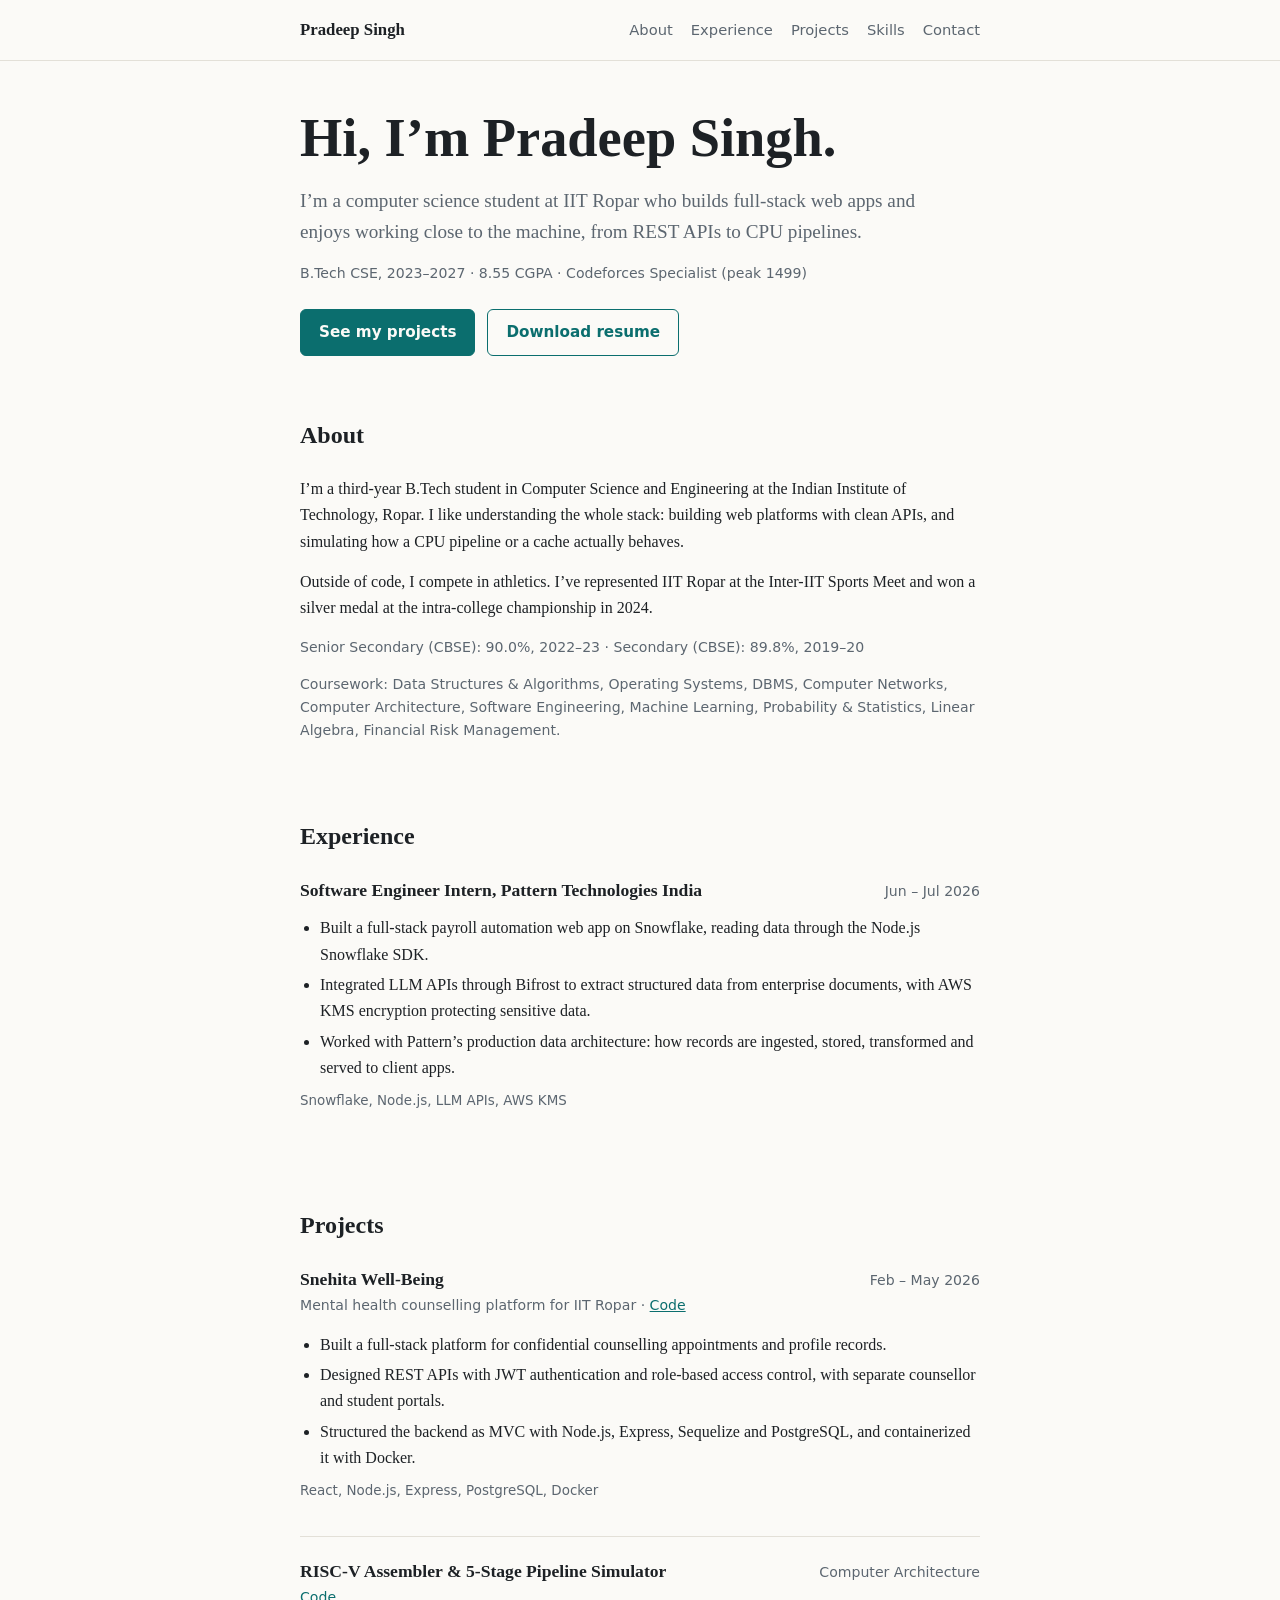
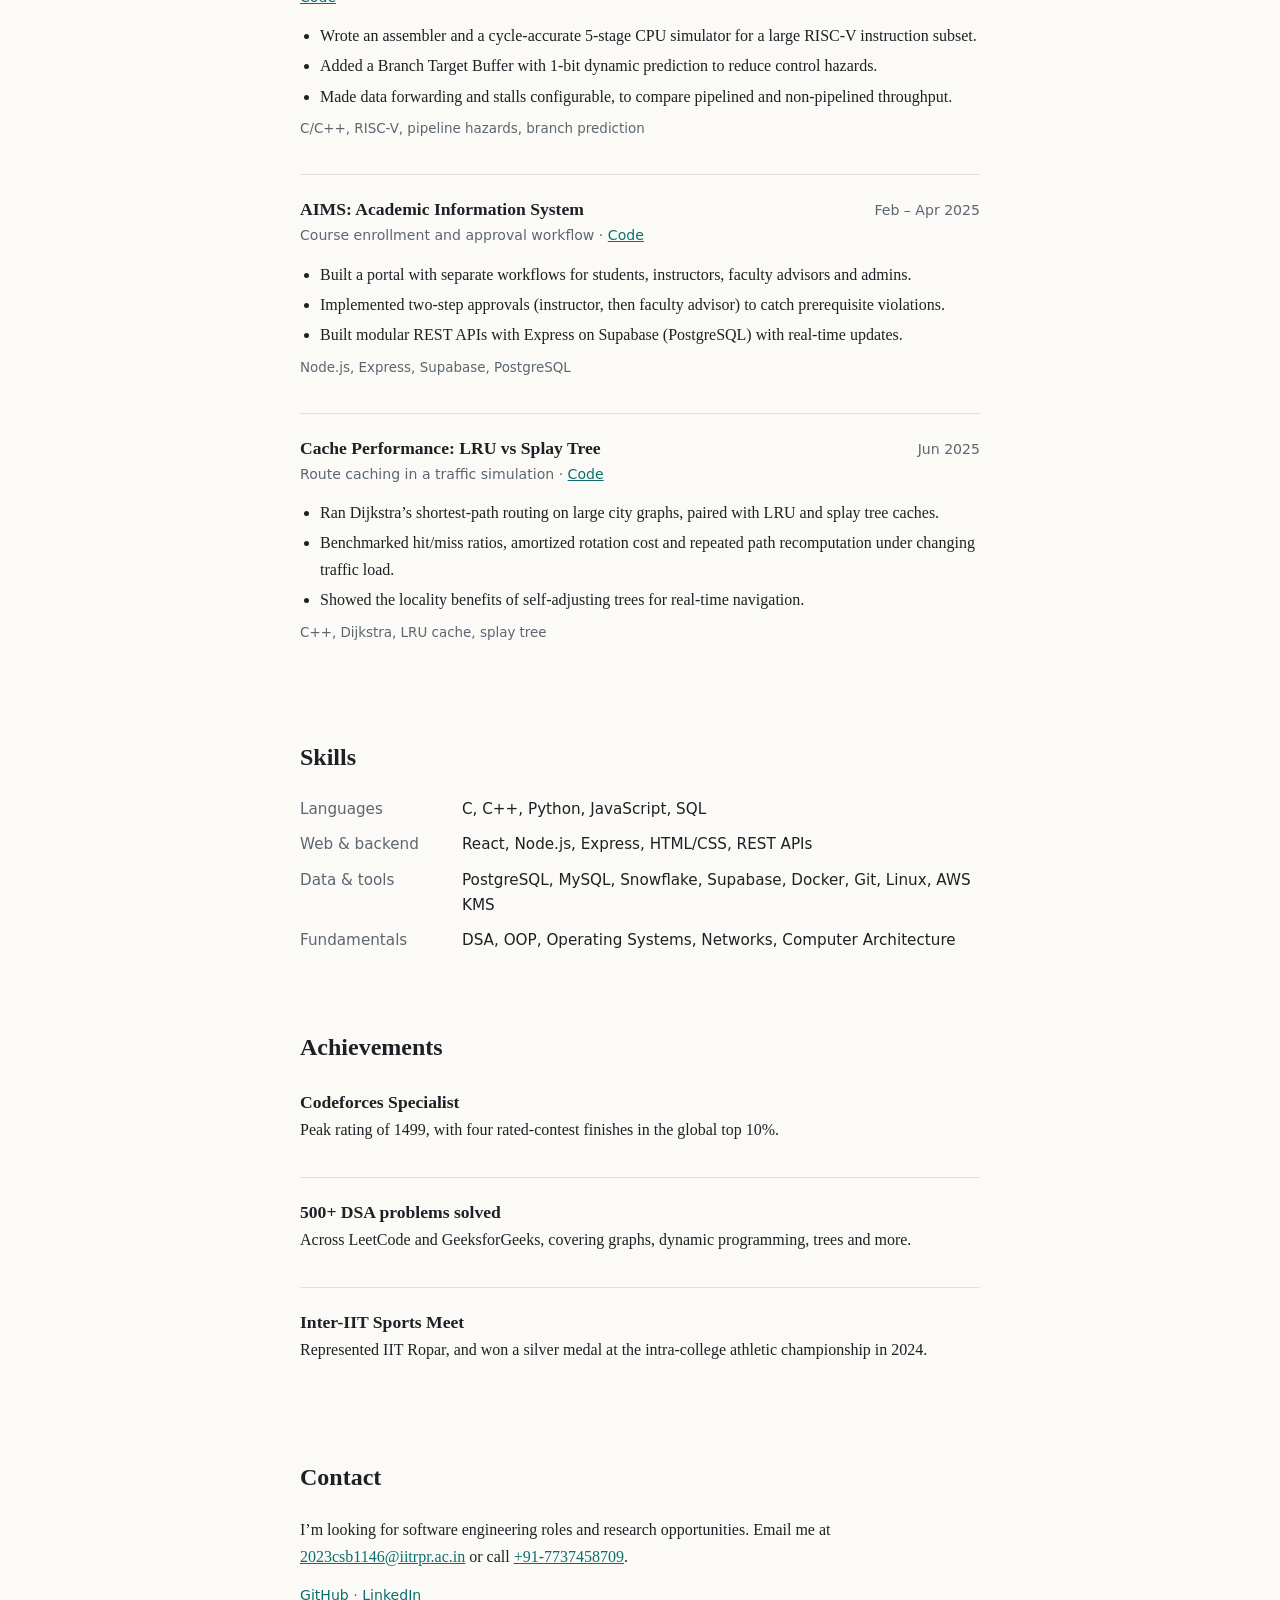
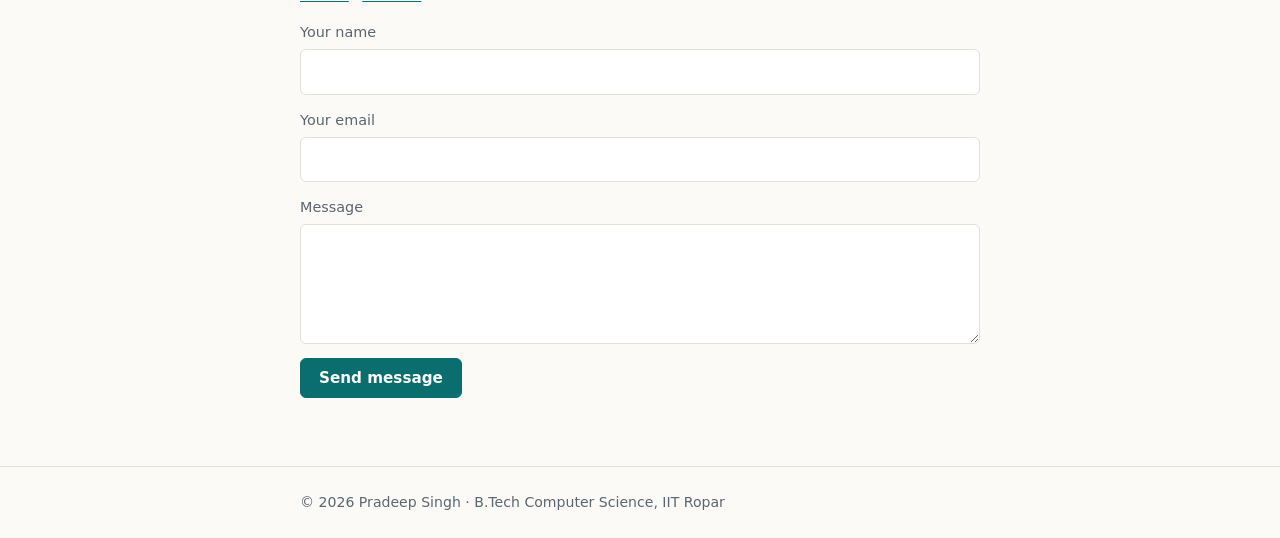
==== index.html @ 71b55603 "Initial commit: portfolio site" ====
<!DOCTYPE html>
<html lang="en">
<head>
  <meta charset="UTF-8">
  <meta name="viewport" content="width=device-width, initial-scale=1">
  <title>Pradeep Singh | Computer Science, IIT Ropar</title>
  <meta name="description" content="Pradeep Singh, B.Tech CSE student at IIT Ropar. Full-stack developer and systems enthusiast.">
  <style>
    :root {
      --bg: #fbfaf7;
      --text: #1d2125;
      --muted: #5c6670;
      --line: #e3e0d8;
      --accent: #0b6e6e;
      --card: #ffffff;
    }
    @media (prefers-color-scheme: dark) {
      :root {
        --bg: #14181c;
        --text: #e8e6e1;
        --muted: #9aa3ab;
        --line: #2a3138;
        --accent: #5cc4bd;
        --card: #1a2025;
      }
    }
    * { box-sizing: border-box; }
    html { scroll-behavior: smooth; }
    body {
      margin: 0;
      background: var(--bg);
      color: var(--text);
      font-family: Georgia, "Times New Roman", serif;
      line-height: 1.65;
    }
    a { color: var(--accent); }
    a:focus-visible, button:focus-visible, input:focus-visible, textarea:focus-visible {
      outline: 2px solid var(--accent);
      outline-offset: 2px;
    }
    .wrap { max-width: 720px; margin: 0 auto; padding: 0 20px; }
    header.top {
      border-bottom: 1px solid var(--line);
      padding: 16px 0;
    }
    header.top .wrap {
      display: flex; flex-wrap: wrap; gap: 12px 24px;
      justify-content: space-between; align-items: center;
    }
    header.top strong { font-size: 1.05rem; }
    nav { display: flex; flex-wrap: wrap; gap: 6px 18px; font-family: system-ui, sans-serif; font-size: .92rem; }
    nav a { color: var(--muted); text-decoration: none; }
    nav a:hover { color: var(--accent); }

    section { padding: 48px 0 12px; }
    h1 { font-size: clamp(2.2rem, 7vw, 3.4rem); line-height: 1.1; margin: 0 0 16px; }
    h2 { font-size: 1.5rem; margin: 0 0 20px; }
    h3 { font-size: 1.1rem; margin: 0; }
    p { margin: 0 0 14px; }
    .lead { font-size: 1.2rem; color: var(--muted); max-width: 34em; }
    .sans { font-family: system-ui, sans-serif; }
    .meta { font-family: system-ui, sans-serif; font-size: .88rem; color: var(--muted); }

    .buttons { display: flex; flex-wrap: wrap; gap: 12px; margin-top: 24px; font-family: system-ui, sans-serif; }
    .btn {
      display: inline-block; padding: 10px 18px; border-radius: 6px;
      border: 1px solid var(--accent); text-decoration: none; font-weight: 600; font-size: .95rem;
      cursor: pointer; font-family: inherit;
    }
    .btn.primary { background: var(--accent); color: var(--bg); }
    .btn.ghost { background: transparent; color: var(--accent); }

    .item { padding: 20px 0; border-top: 1px solid var(--line); }
    .item:first-of-type { border-top: 0; padding-top: 0; }
    .item-head { display: flex; flex-wrap: wrap; justify-content: space-between; gap: 4px 16px; align-items: baseline; }
    .item ul { margin: 10px 0 8px; padding-left: 20px; }
    .item li { margin-bottom: 4px; }
    .tags { font-family: system-ui, sans-serif; font-size: .84rem; color: var(--muted); }

    .skills { display: grid; gap: 10px; font-family: system-ui, sans-serif; font-size: .95rem; }
    .skills div { display: grid; grid-template-columns: 150px 1fr; gap: 12px; }
    .skills dt { color: var(--muted); }
    .skills dd { margin: 0; }
    @media (max-width: 520px) { .skills div { grid-template-columns: 1fr; gap: 0; } }

    form { display: grid; gap: 14px; font-family: system-ui, sans-serif; }
    label { display: grid; gap: 4px; font-size: .9rem; color: var(--muted); }
    input, textarea {
      font: inherit; color: var(--text); background: var(--card);
      border: 1px solid var(--line); border-radius: 6px; padding: 10px 12px;
    }
    textarea { min-height: 120px; resize: vertical; }
    .hidden { display: none; }

    footer { margin-top: 56px; padding: 24px 0; border-top: 1px solid var(--line); }
  </style>
</head>
<body>

  <header class="top">
    <div class="wrap">
      <strong>Pradeep Singh</strong>
      <nav aria-label="Main">
        <a href="#about">About</a>
        <a href="#experience">Experience</a>
        <a href="#projects">Projects</a>
        <a href="#skills">Skills</a>
        <a href="#contact">Contact</a>
      </nav>
    </div>
  </header>

  <main class="wrap">

    <section id="home">
      <h1>Hi, I’m Pradeep Singh.</h1>
      <p class="lead">
        I’m a computer science student at IIT Ropar who builds full-stack web apps and enjoys working close to the machine, from REST APIs to CPU pipelines.
      </p>
      <p class="meta">B.Tech CSE, 2023–2027 · 8.55 CGPA · Codeforces Specialist (peak 1499)</p>
      <div class="buttons">
        <a class="btn primary" href="#projects">See my projects</a>
        <a class="btn ghost" href="PradeepSingh_Resume.pdf" download>Download resume</a>
      </div>
    </section>

    <section id="about">
      <h2>About</h2>
      <p>
        I’m a third-year B.Tech student in Computer Science and Engineering at the Indian Institute of Technology, Ropar. I like understanding the whole stack: building web platforms with clean APIs, and simulating how a CPU pipeline or a cache actually behaves.
      </p>
      <p>
        Outside of code, I compete in athletics. I’ve represented IIT Ropar at the Inter-IIT Sports Meet and won a silver medal at the intra-college championship in 2024.
      </p>
      <p class="meta">
        Senior Secondary (CBSE): 90.0%, 2022–23 · Secondary (CBSE): 89.8%, 2019–20
      </p>
      <p class="meta">
        Coursework: Data Structures & Algorithms, Operating Systems, DBMS, Computer Networks, Computer Architecture, Software Engineering, Machine Learning, Probability & Statistics, Linear Algebra, Financial Risk Management.
      </p>
    </section>

    <section id="experience">
      <h2>Experience</h2>
      <div class="item">
        <div class="item-head">
          <h3>Software Engineer Intern, Pattern Technologies India</h3>
          <span class="meta">Jun – Jul 2026</span>
        </div>
        <ul>
          <li>Built a full-stack payroll automation web app on Snowflake, reading data through the Node.js Snowflake SDK.</li>
          <li>Integrated LLM APIs through Bifrost to extract structured data from enterprise documents, with AWS KMS encryption protecting sensitive data.</li>
          <li>Worked with Pattern’s production data architecture: how records are ingested, stored, transformed and served to client apps.</li>
        </ul>
        <p class="tags">Snowflake, Node.js, LLM APIs, AWS KMS</p>
      </div>
    </section>

    <section id="projects">
      <h2>Projects</h2>

      <div class="item">
        <div class="item-head">
          <h3>Snehita Well-Being</h3>
          <span class="meta">Feb – May 2026</span>
        </div>
        <p class="meta">Mental health counselling platform for IIT Ropar · <a href="https://github.com/">Code</a></p>
        <ul>
          <li>Built a full-stack platform for confidential counselling appointments and profile records.</li>
          <li>Designed REST APIs with JWT authentication and role-based access control, with separate counsellor and student portals.</li>
          <li>Structured the backend as MVC with Node.js, Express, Sequelize and PostgreSQL, and containerized it with Docker.</li>
        </ul>
        <p class="tags">React, Node.js, Express, PostgreSQL, Docker</p>
      </div>

      <div class="item">
        <div class="item-head">
          <h3>RISC-V Assembler & 5-Stage Pipeline Simulator</h3>
          <span class="meta">Computer Architecture</span>
        </div>
        <p class="meta"><a href="https://github.com/">Code</a></p>
        <ul>
          <li>Wrote an assembler and a cycle-accurate 5-stage CPU simulator for a large RISC-V instruction subset.</li>
          <li>Added a Branch Target Buffer with 1-bit dynamic prediction to reduce control hazards.</li>
          <li>Made data forwarding and stalls configurable, to compare pipelined and non-pipelined throughput.</li>
        </ul>
        <p class="tags">C/C++, RISC-V, pipeline hazards, branch prediction</p>
      </div>

      <div class="item">
        <div class="item-head">
          <h3>AIMS: Academic Information System</h3>
          <span class="meta">Feb – Apr 2025</span>
        </div>
        <p class="meta">Course enrollment and approval workflow · <a href="https://github.com/">Code</a></p>
        <ul>
          <li>Built a portal with separate workflows for students, instructors, faculty advisors and admins.</li>
          <li>Implemented two-step approvals (instructor, then faculty advisor) to catch prerequisite violations.</li>
          <li>Built modular REST APIs with Express on Supabase (PostgreSQL) with real-time updates.</li>
        </ul>
        <p class="tags">Node.js, Express, Supabase, PostgreSQL</p>
      </div>

      <div class="item">
        <div class="item-head">
          <h3>Cache Performance: LRU vs Splay Tree</h3>
          <span class="meta">Jun 2025</span>
        </div>
        <p class="meta">Route caching in a traffic simulation · <a href="https://github.com/">Code</a></p>
        <ul>
          <li>Ran Dijkstra’s shortest-path routing on large city graphs, paired with LRU and splay tree caches.</li>
          <li>Benchmarked hit/miss ratios, amortized rotation cost and repeated path recomputation under changing traffic load.</li>
          <li>Showed the locality benefits of self-adjusting trees for real-time navigation.</li>
        </ul>
        <p class="tags">C++, Dijkstra, LRU cache, splay tree</p>
      </div>
    </section>

    <section id="skills">
      <h2>Skills</h2>
      <dl class="skills">
        <div><dt>Languages</dt><dd>C, C++, Python, JavaScript, SQL</dd></div>
        <div><dt>Web & backend</dt><dd>React, Node.js, Express, HTML/CSS, REST APIs</dd></div>
        <div><dt>Data & tools</dt><dd>PostgreSQL, MySQL, Snowflake, Supabase, Docker, Git, Linux, AWS KMS</dd></div>
        <div><dt>Fundamentals</dt><dd>DSA, OOP, Operating Systems, Networks, Computer Architecture</dd></div>
      </dl>
    </section>

    <section id="achievements">
      <h2>Achievements</h2>
      <div class="item">
        <h3>Codeforces Specialist</h3>
        <p>Peak rating of 1499, with four rated-contest finishes in the global top 10%.</p>
      </div>
      <div class="item">
        <h3>500+ DSA problems solved</h3>
        <p>Across LeetCode and GeeksforGeeks, covering graphs, dynamic programming, trees and more.</p>
      </div>
      <div class="item">
        <h3>Inter-IIT Sports Meet</h3>
        <p>Represented IIT Ropar, and won a silver medal at the intra-college athletic championship in 2024.</p>
      </div>
    </section>

    <section id="contact">
      <h2>Contact</h2>
      <p>
        I’m looking for software engineering roles and research opportunities. Email me at
        <a href="mailto:2023csb1146@iitrpr.ac.in">2023csb1146@iitrpr.ac.in</a>
        or call <a href="tel:+917737458709">+91-7737458709</a>.
      </p>
      <p class="meta">
        <a href="https://github.com/">GitHub</a> · <a href="https://linkedin.com/">LinkedIn</a>
      </p>

      <!-- Netlify Forms: submissions appear in your Netlify dashboard under Forms -->
      <form name="contact" method="POST" action="/thanks.html" data-netlify="true" netlify-honeypot="bot-field">
        <input type="hidden" name="form-name" value="contact">
        <p class="hidden"><label>Don’t fill this out: <input name="bot-field"></label></p>
        <label>Your name
          <input type="text" name="name" required autocomplete="name">
        </label>
        <label>Your email
          <input type="email" name="email" required autocomplete="email">
        </label>
        <label>Message
          <textarea name="message" required></textarea>
        </label>
        <div><button class="btn primary" type="submit">Send message</button></div>
      </form>
    </section>

  </main>

  <footer>
    <div class="wrap meta">© 2026 Pradeep Singh · B.Tech Computer Science, IIT Ropar</div>
  </footer>

</body>
</html>
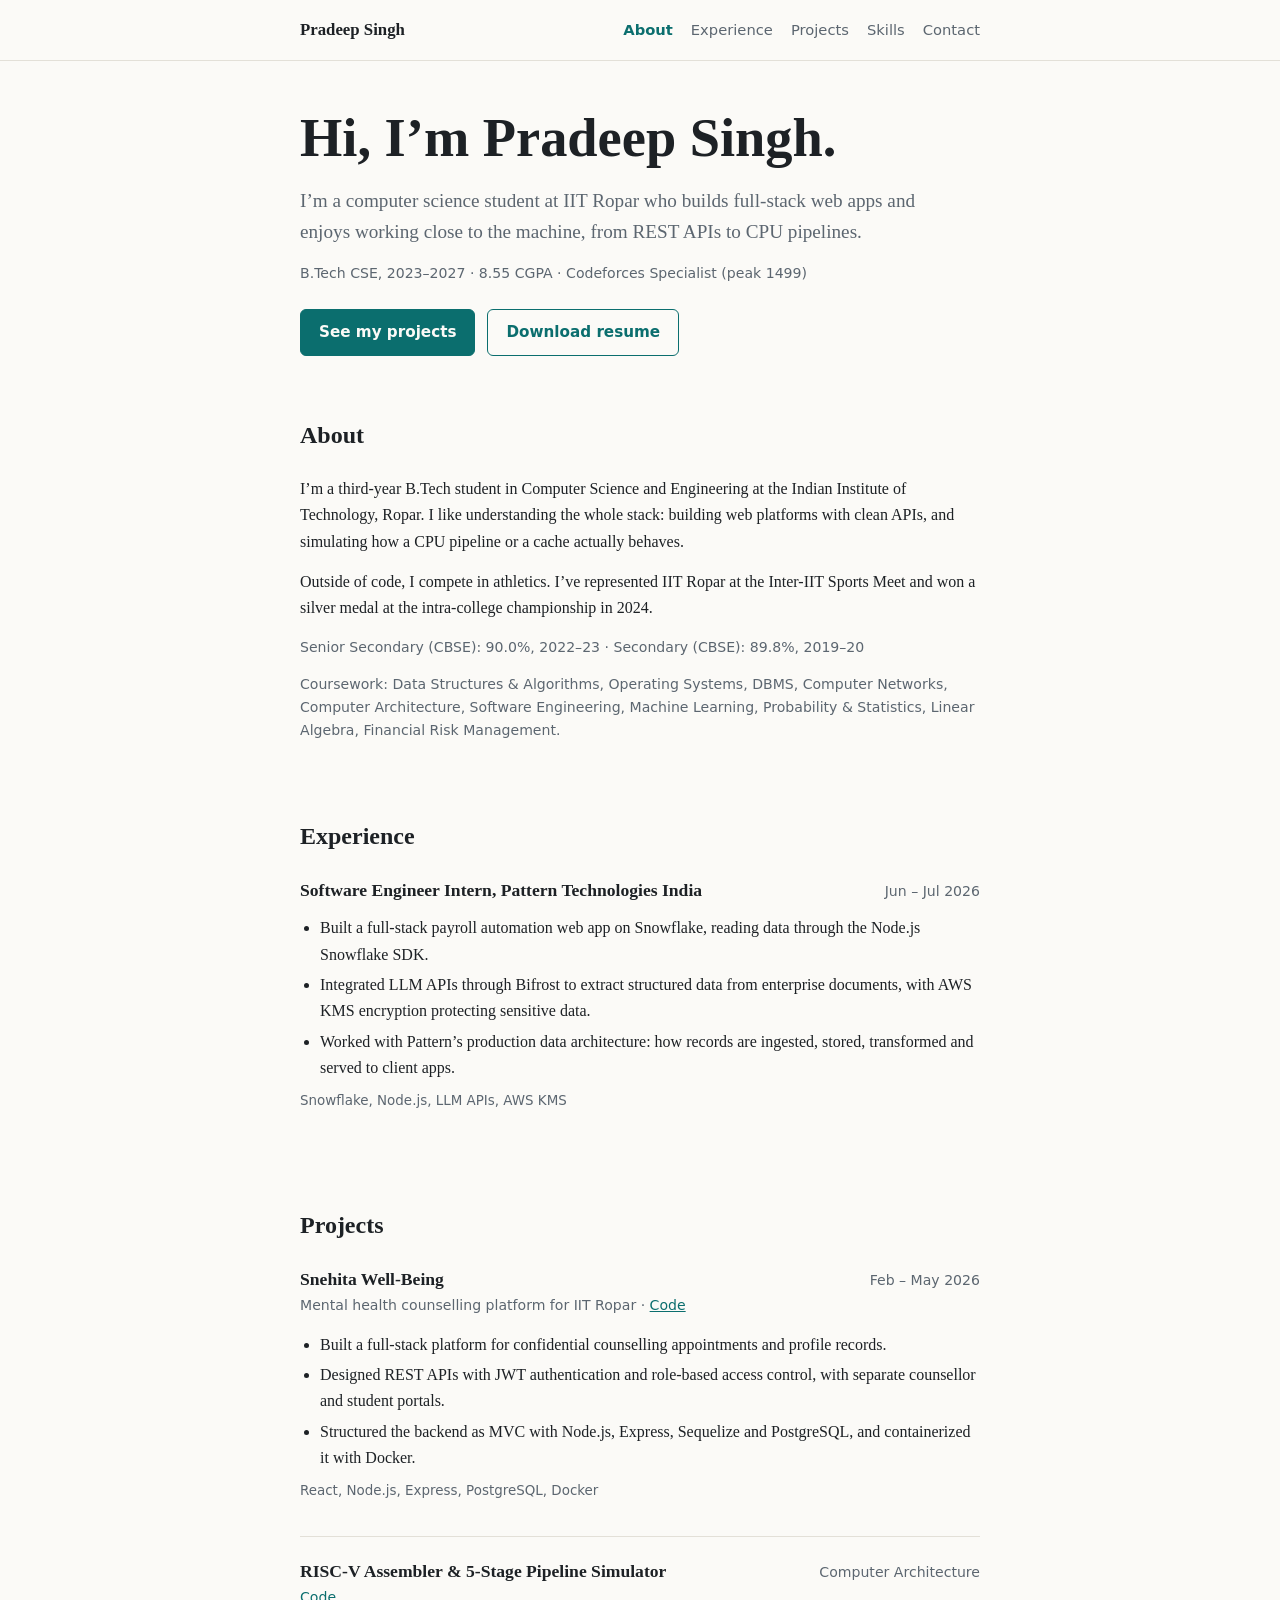
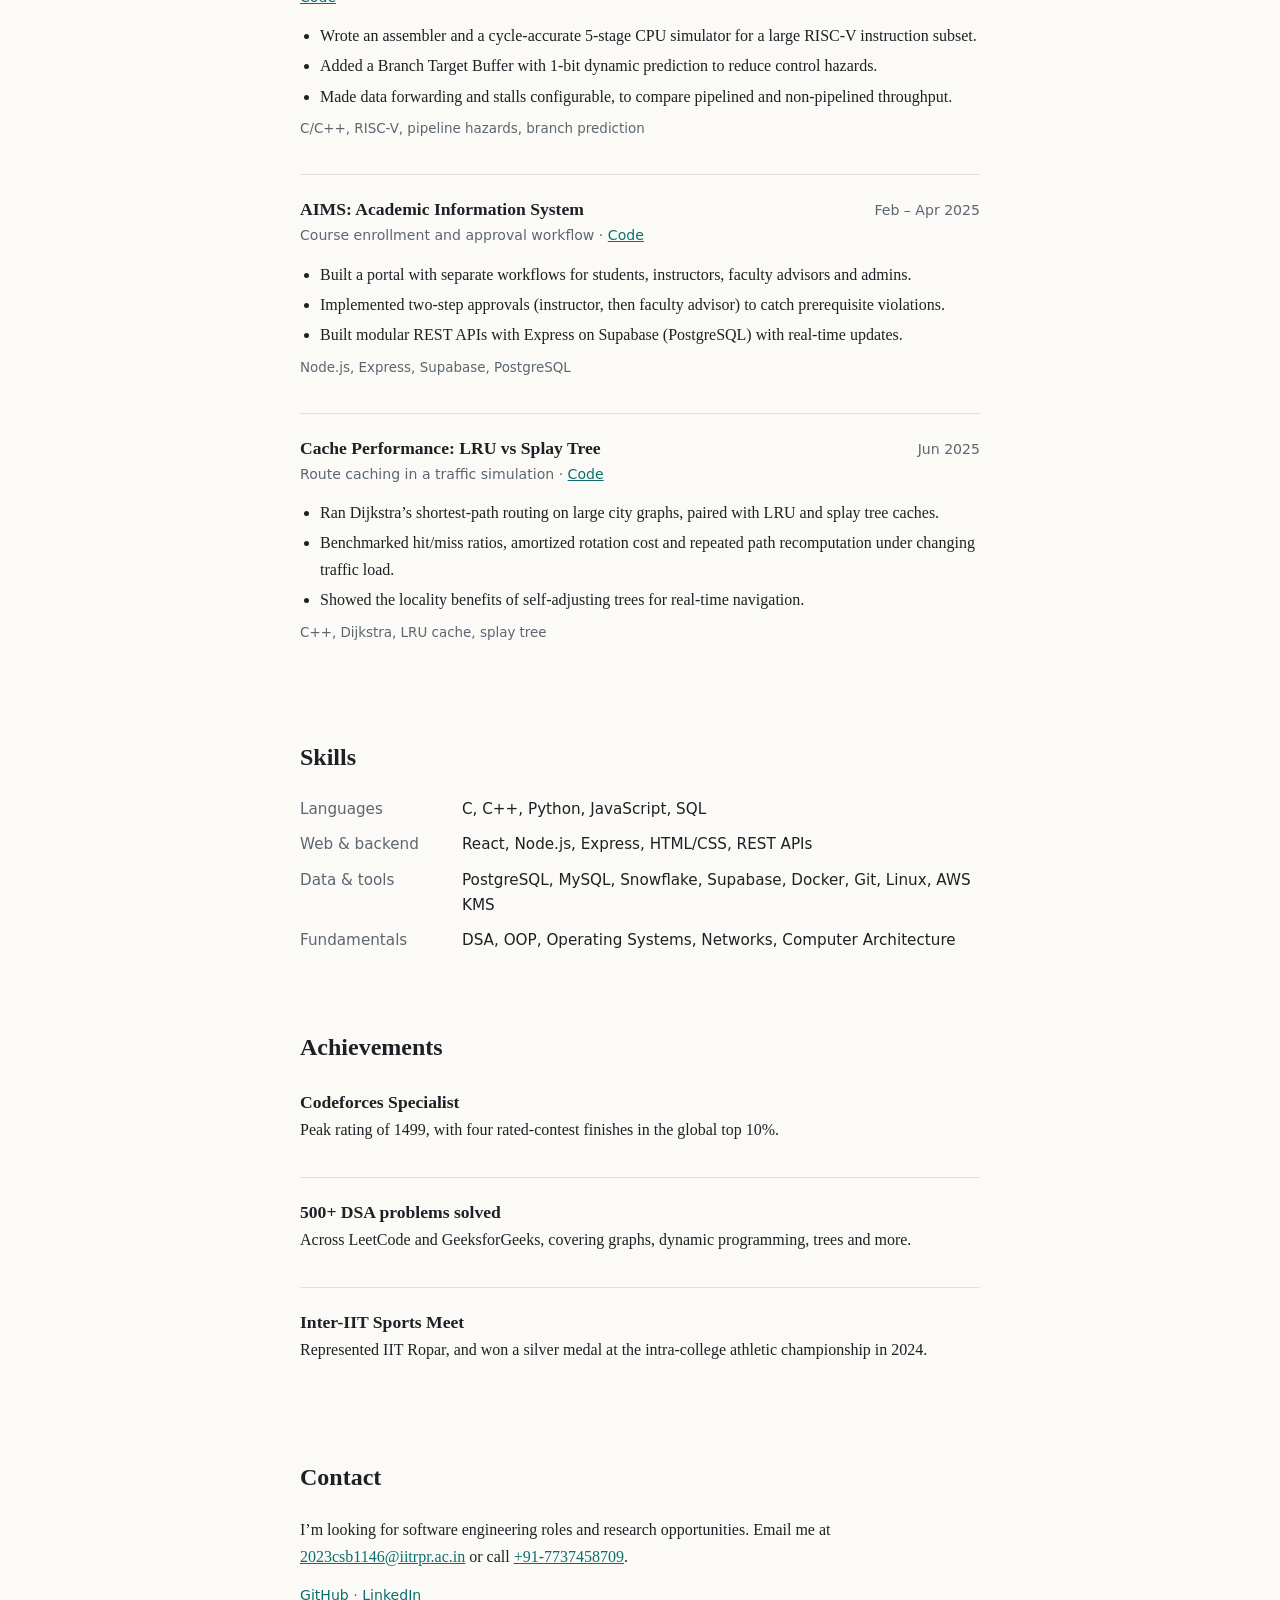
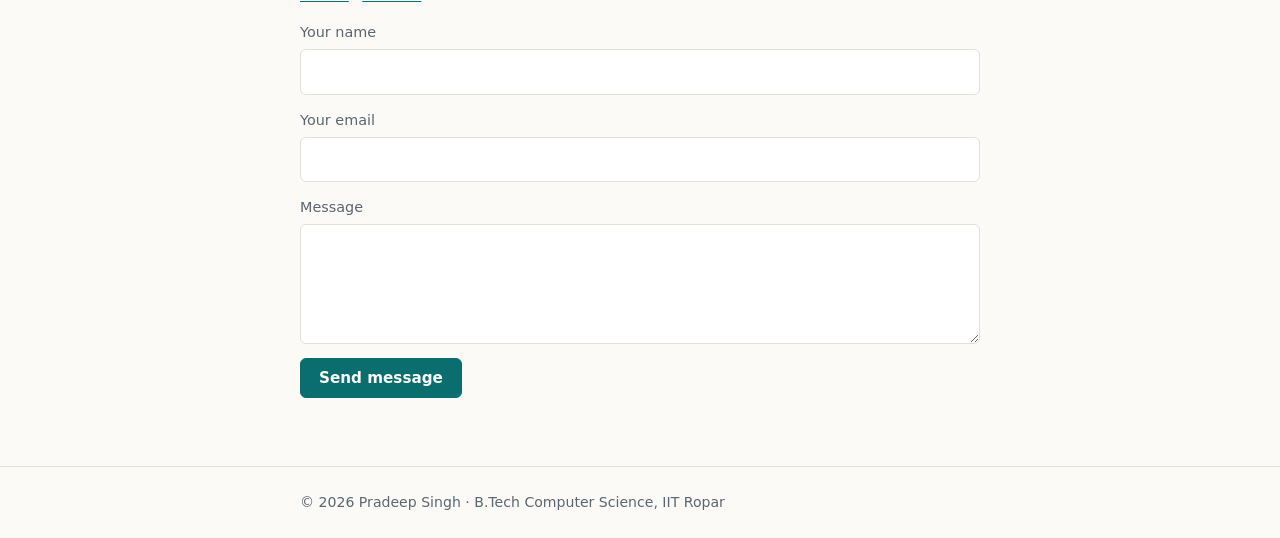
==== commit f18759d4: "Add scroll-reveal, typing animation, and nav highlight JS" ====
--- a/index.html
+++ b/index.html
@@ -93,6 +93,13 @@
     .hidden { display: none; }
 
     footer { margin-top: 56px; padding: 24px 0; border-top: 1px solid var(--line); }
+
+    /* ── Scroll-reveal ── */
+    .reveal { opacity: 0; transform: translateY(24px); transition: opacity 0.55s ease, transform 0.55s ease; }
+    .reveal.visible { opacity: 1; transform: none; }
+
+    /* ── Active nav link ── */
+    nav a.active { color: var(--accent); font-weight: 600; }
   </style>
 </head>
 <body>
@@ -276,5 +283,6 @@
     <div class="wrap meta">© 2026 Pradeep Singh · B.Tech Computer Science, IIT Ropar</div>
   </footer>
 
+  <script src="script.js"></script>
 </body>
 </html>
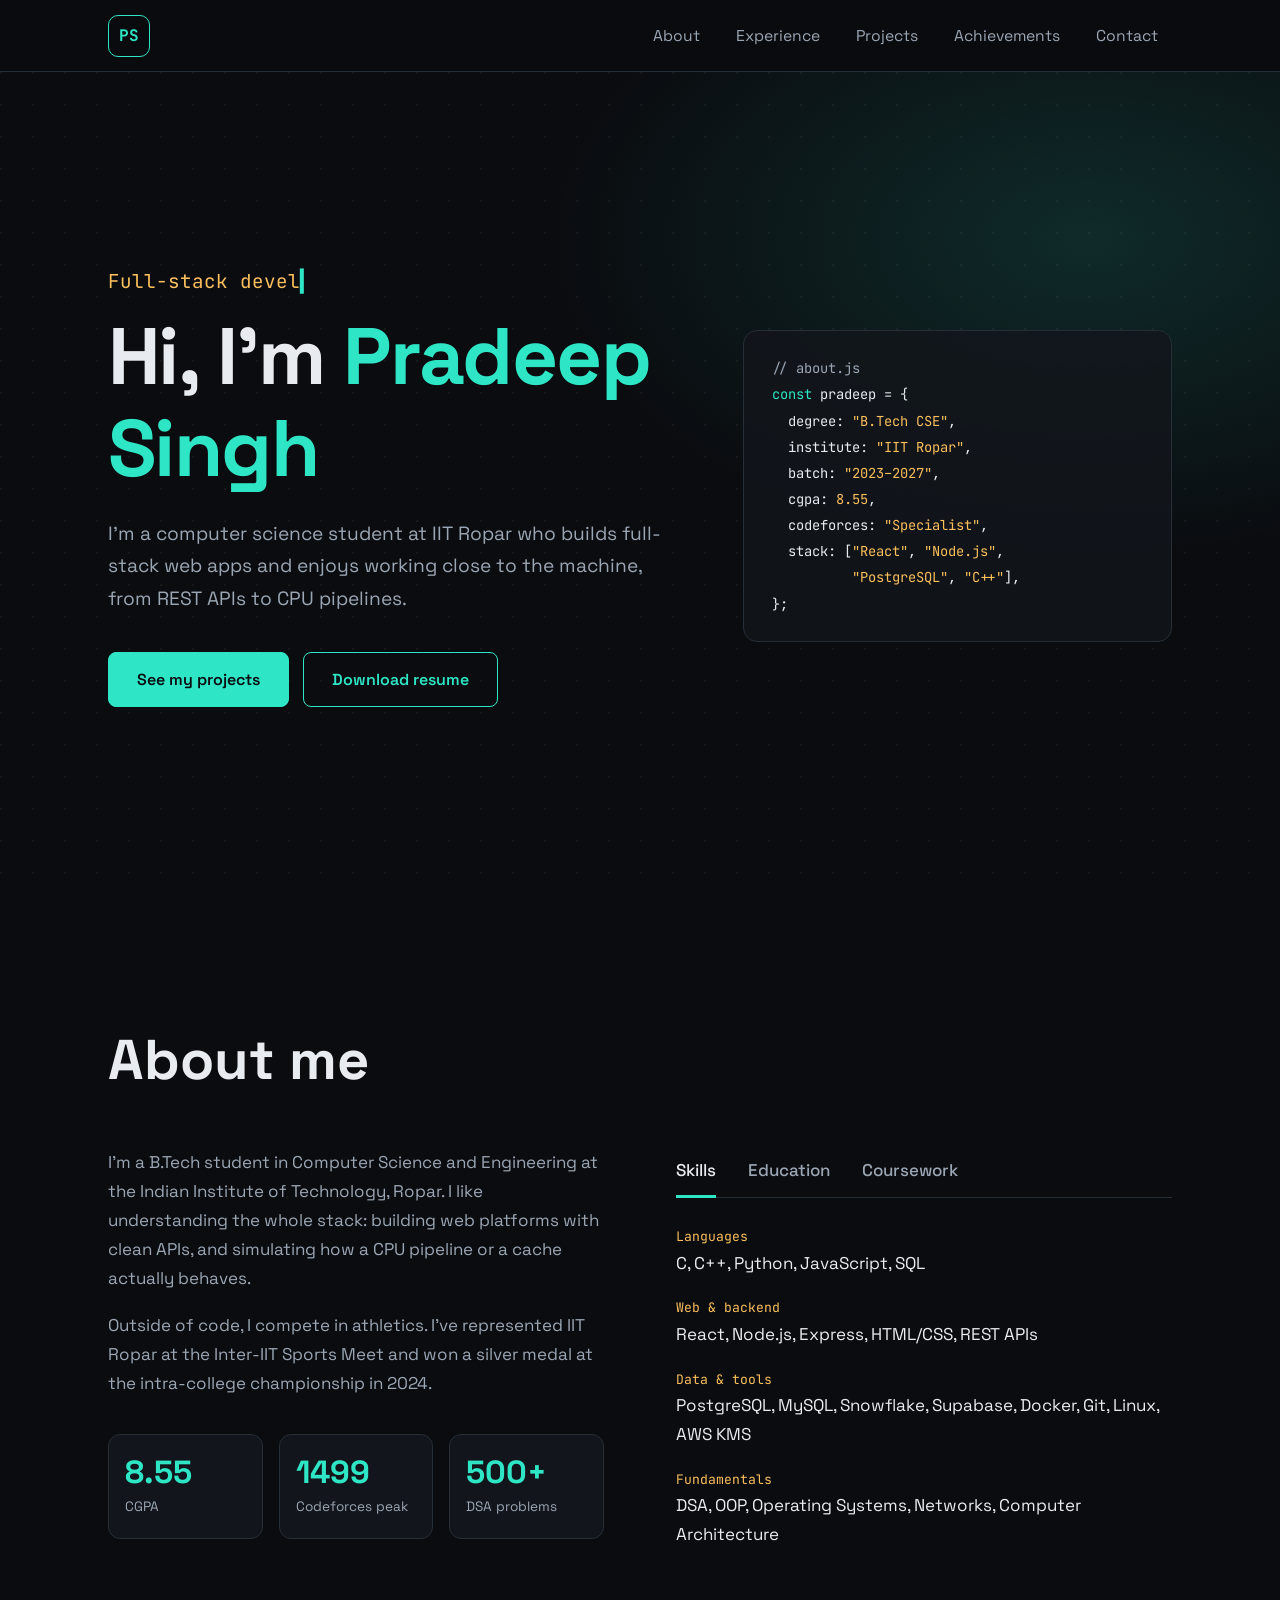
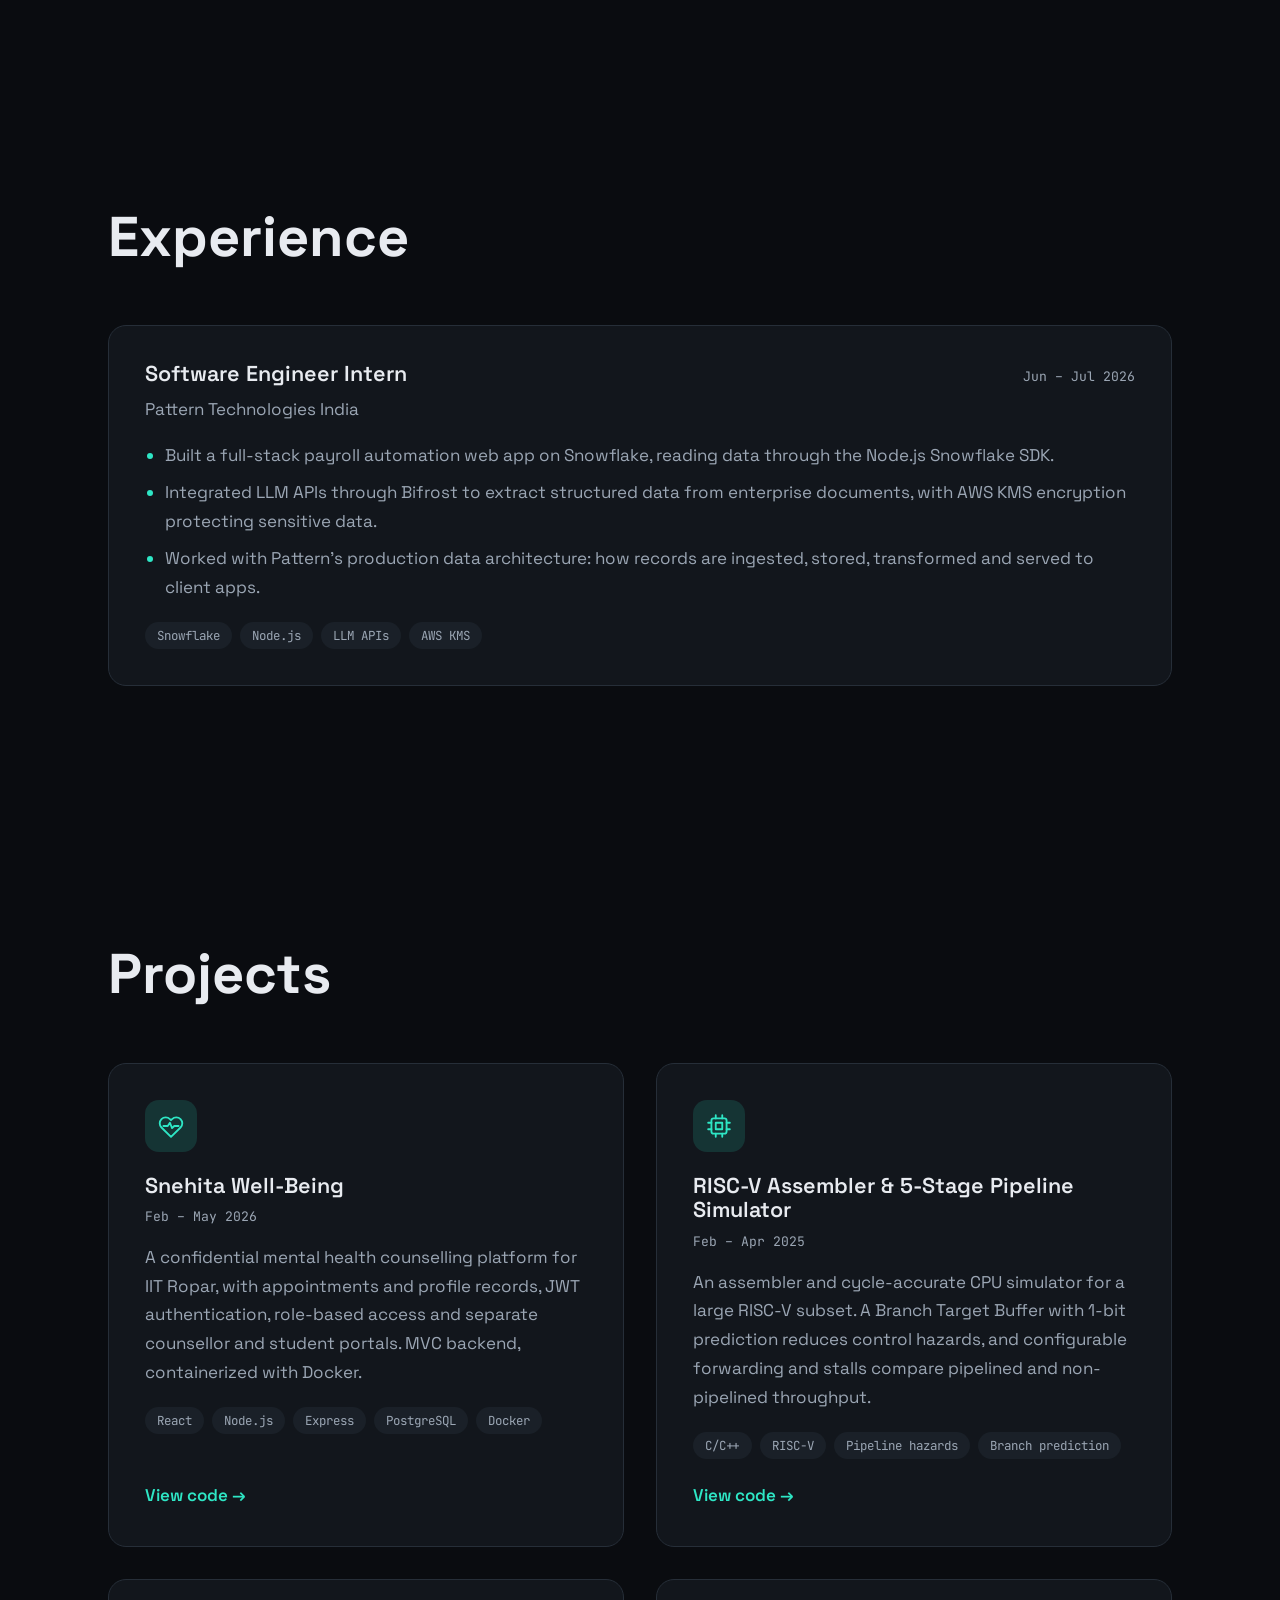
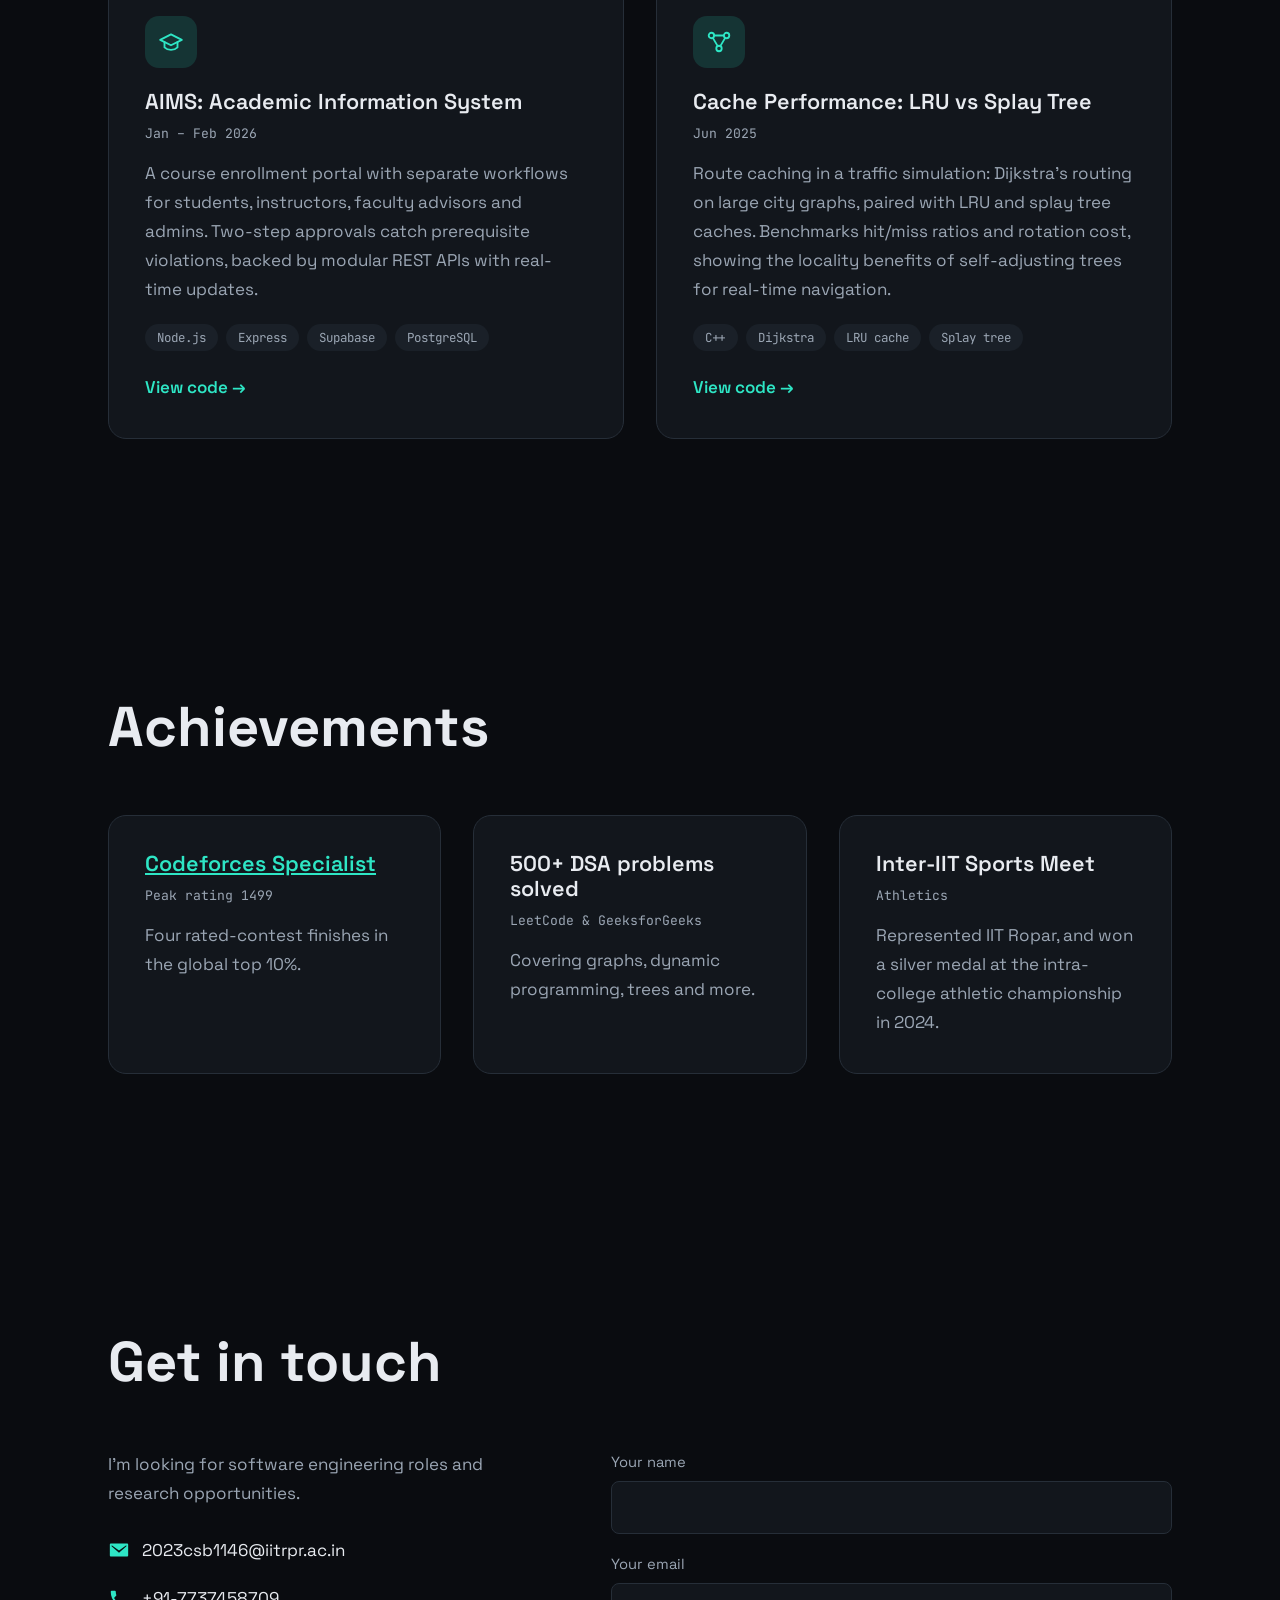
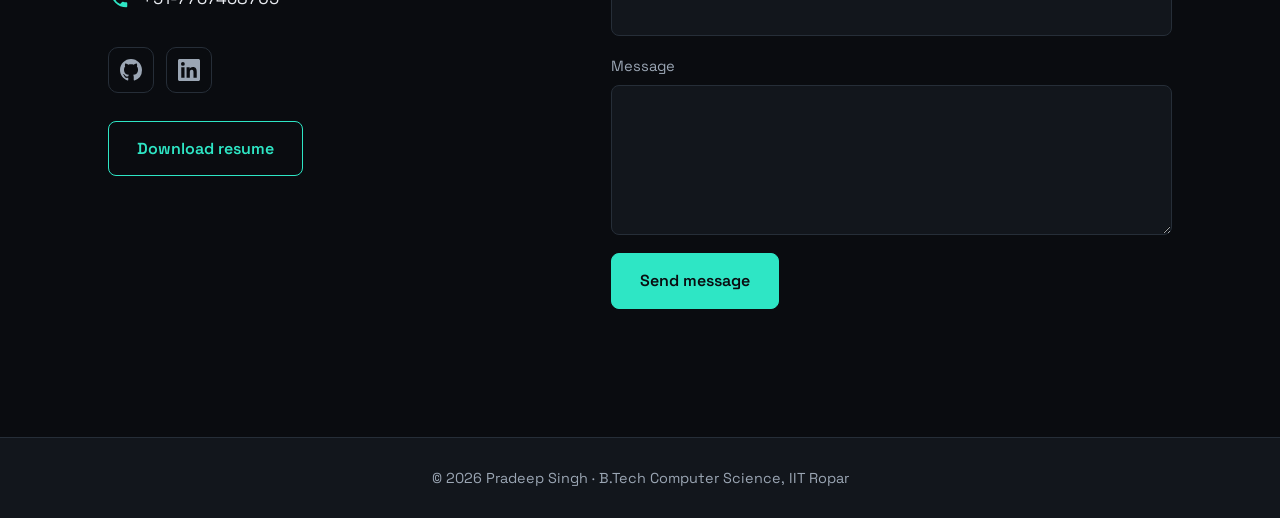
==== commit 9ff4ed34: "portfolio redesign" ====
--- a/index.html
+++ b/index.html
@@ -5,282 +5,274 @@
   <meta name="viewport" content="width=device-width, initial-scale=1">
   <title>Pradeep Singh | Computer Science, IIT Ropar</title>
   <meta name="description" content="Pradeep Singh, B.Tech CSE student at IIT Ropar. Full-stack developer and systems enthusiast.">
-  <style>
-    :root {
-      --bg: #fbfaf7;
-      --text: #1d2125;
-      --muted: #5c6670;
-      --line: #e3e0d8;
-      --accent: #0b6e6e;
-      --card: #ffffff;
-    }
-    @media (prefers-color-scheme: dark) {
-      :root {
-        --bg: #14181c;
-        --text: #e8e6e1;
-        --muted: #9aa3ab;
-        --line: #2a3138;
-        --accent: #5cc4bd;
-        --card: #1a2025;
-      }
-    }
-    * { box-sizing: border-box; }
-    html { scroll-behavior: smooth; }
-    body {
-      margin: 0;
-      background: var(--bg);
-      color: var(--text);
-      font-family: Georgia, "Times New Roman", serif;
-      line-height: 1.65;
-    }
-    a { color: var(--accent); }
-    a:focus-visible, button:focus-visible, input:focus-visible, textarea:focus-visible {
-      outline: 2px solid var(--accent);
-      outline-offset: 2px;
-    }
-    .wrap { max-width: 720px; margin: 0 auto; padding: 0 20px; }
-    header.top {
-      border-bottom: 1px solid var(--line);
-      padding: 16px 0;
-    }
-    header.top .wrap {
-      display: flex; flex-wrap: wrap; gap: 12px 24px;
-      justify-content: space-between; align-items: center;
-    }
-    header.top strong { font-size: 1.05rem; }
-    nav { display: flex; flex-wrap: wrap; gap: 6px 18px; font-family: system-ui, sans-serif; font-size: .92rem; }
-    nav a { color: var(--muted); text-decoration: none; }
-    nav a:hover { color: var(--accent); }
-
-    section { padding: 48px 0 12px; }
-    h1 { font-size: clamp(2.2rem, 7vw, 3.4rem); line-height: 1.1; margin: 0 0 16px; }
-    h2 { font-size: 1.5rem; margin: 0 0 20px; }
-    h3 { font-size: 1.1rem; margin: 0; }
-    p { margin: 0 0 14px; }
-    .lead { font-size: 1.2rem; color: var(--muted); max-width: 34em; }
-    .sans { font-family: system-ui, sans-serif; }
-    .meta { font-family: system-ui, sans-serif; font-size: .88rem; color: var(--muted); }
-
-    .buttons { display: flex; flex-wrap: wrap; gap: 12px; margin-top: 24px; font-family: system-ui, sans-serif; }
-    .btn {
-      display: inline-block; padding: 10px 18px; border-radius: 6px;
-      border: 1px solid var(--accent); text-decoration: none; font-weight: 600; font-size: .95rem;
-      cursor: pointer; font-family: inherit;
-    }
-    .btn.primary { background: var(--accent); color: var(--bg); }
-    .btn.ghost { background: transparent; color: var(--accent); }
-
-    .item { padding: 20px 0; border-top: 1px solid var(--line); }
-    .item:first-of-type { border-top: 0; padding-top: 0; }
-    .item-head { display: flex; flex-wrap: wrap; justify-content: space-between; gap: 4px 16px; align-items: baseline; }
-    .item ul { margin: 10px 0 8px; padding-left: 20px; }
-    .item li { margin-bottom: 4px; }
-    .tags { font-family: system-ui, sans-serif; font-size: .84rem; color: var(--muted); }
-
-    .skills { display: grid; gap: 10px; font-family: system-ui, sans-serif; font-size: .95rem; }
-    .skills div { display: grid; grid-template-columns: 150px 1fr; gap: 12px; }
-    .skills dt { color: var(--muted); }
-    .skills dd { margin: 0; }
-    @media (max-width: 520px) { .skills div { grid-template-columns: 1fr; gap: 0; } }
-
-    form { display: grid; gap: 14px; font-family: system-ui, sans-serif; }
-    label { display: grid; gap: 4px; font-size: .9rem; color: var(--muted); }
-    input, textarea {
-      font: inherit; color: var(--text); background: var(--card);
-      border: 1px solid var(--line); border-radius: 6px; padding: 10px 12px;
-    }
-    textarea { min-height: 120px; resize: vertical; }
-    .hidden { display: none; }
-
-    footer { margin-top: 56px; padding: 24px 0; border-top: 1px solid var(--line); }
-
-    /* ── Scroll-reveal ── */
-    .reveal { opacity: 0; transform: translateY(24px); transition: opacity 0.55s ease, transform 0.55s ease; }
-    .reveal.visible { opacity: 1; transform: none; }
-
-    /* ── Active nav link ── */
-    nav a.active { color: var(--accent); font-weight: 600; }
-  </style>
+  <meta name="theme-color" content="#0a0c10">
+  <link rel="icon" href="data:image/svg+xml,%3Csvg xmlns='http://www.w3.org/2000/svg' viewBox='0 0 32 32'%3E%3Crect width='32' height='32' rx='7' fill='%230a0c10'/%3E%3Ctext x='16' y='22' font-family='monospace' font-weight='700' font-size='16' text-anchor='middle' fill='%232ee6c5'%3EPS%3C/text%3E%3C/svg%3E">
+  <link rel="preconnect" href="https://fonts.googleapis.com">
+  <link rel="preconnect" href="https://fonts.gstatic.com" crossorigin>
+  <link rel="stylesheet" href="https://fonts.googleapis.com/css2?family=JetBrains+Mono:wght@400;700&family=Space+Grotesk:wght@400;500;600;700&display=swap">
+  <link rel="stylesheet" href="styles.css">
 </head>
 <body>
 
-  <header class="top">
+  <svg width="0" height="0" style="position:absolute" aria-hidden="true">
+    <symbol id="i-github" viewBox="0 0 16 16"><path d="M8 0C3.58 0 0 3.58 0 8c0 3.54 2.29 6.53 5.47 7.59.4.07.55-.17.55-.38 0-.19-.01-.82-.01-1.49-2.01.37-2.53-.49-2.69-.94-.09-.23-.48-.94-.82-1.13-.28-.15-.68-.52-.01-.53.63-.01 1.08.58 1.23.82.72 1.21 1.87.87 2.33.66.07-.52.28-.87.51-1.07-1.78-.2-3.64-.89-3.64-3.95 0-.87.31-1.59.82-2.15-.08-.2-.36-1.02.08-2.12 0 0 .67-.21 2.2.82.64-.18 1.32-.27 2-.27s1.36.09 2 .27c1.53-1.04 2.2-.82 2.2-.82.44 1.1.16 1.92.08 2.12.51.56.82 1.27.82 2.15 0 3.07-1.87 3.75-3.65 3.95.29.25.54.73.54 1.48 0 1.07-.01 1.93-.01 2.2 0 .21.15.46.55.38A8.01 8.01 0 0 0 16 8c0-4.42-3.58-8-8-8z"/></symbol>
+    <symbol id="i-linkedin" viewBox="0 0 24 24"><path d="M20.45 20.45h-3.56v-5.57c0-1.33-.03-3.04-1.85-3.04-1.85 0-2.14 1.45-2.14 2.94v5.67H9.35V9h3.41v1.56h.05c.48-.9 1.64-1.85 3.37-1.85 3.6 0 4.27 2.37 4.27 5.46v6.28zM5.34 7.43a2.06 2.06 0 1 1 0-4.13 2.06 2.06 0 0 1 0 4.13zM7.12 20.45H3.56V9h3.56v11.45zM22.22 0H1.77C.79 0 0 .77 0 1.73v20.54C0 23.23.79 24 1.77 24h20.45c.98 0 1.78-.77 1.78-1.73V1.73C24 .77 23.2 0 22.22 0z"/></symbol>
+    <symbol id="i-mail" viewBox="0 0 24 24"><path d="M3 5h18a1 1 0 0 1 1 1v12a1 1 0 0 1-1 1H3a1 1 0 0 1-1-1V6a1 1 0 0 1 1-1zm9 7.6L4.4 7H3.9v.9L12 14.9l8.1-7V7h-.5L12 12.6z"/></symbol>
+    <symbol id="i-phone" viewBox="0 0 24 24"><path d="M6.6 10.8a15 15 0 0 0 6.6 6.6l2.2-2.2a1 1 0 0 1 1-.25 11.4 11.4 0 0 0 3.6.57 1 1 0 0 1 1 1V20a1 1 0 0 1-1 1A17 17 0 0 1 3 4a1 1 0 0 1 1-1h3.5a1 1 0 0 1 1 1c0 1.25.2 2.45.57 3.57a1 1 0 0 1-.25 1z"/></symbol>
+  </svg>
+
+  <header class="site-header">
     <div class="wrap">
-      <strong>Pradeep Singh</strong>
+      <a class="logo" href="#home" aria-label="Pradeep Singh, back to top">PS</a>
+      <button class="menu-btn" type="button" aria-label="Menu" aria-expanded="false" aria-controls="nav-links">
+        <svg viewBox="0 0 24 24" fill="none" stroke="currentColor" stroke-width="2" stroke-linecap="round" aria-hidden="true"><path d="M3 6h18M3 12h18M3 18h18"/></svg>
+      </button>
       <nav aria-label="Main">
-        <a href="#about">About</a>
-        <a href="#experience">Experience</a>
-        <a href="#projects">Projects</a>
-        <a href="#skills">Skills</a>
-        <a href="#contact">Contact</a>
+        <ul class="nav-links" id="nav-links">
+          <li><a href="#about">About</a></li>
+          <li><a href="#experience">Experience</a></li>
+          <li><a href="#projects">Projects</a></li>
+          <li><a href="#achievements">Achievements</a></li>
+          <li><a href="#contact">Contact</a></li>
+        </ul>
       </nav>
     </div>
   </header>
 
-  <main class="wrap">
-
-    <section id="home">
-      <h1>Hi, I’m Pradeep Singh.</h1>
-      <p class="lead">
-        I’m a computer science student at IIT Ropar who builds full-stack web apps and enjoys working close to the machine, from REST APIs to CPU pipelines.
-      </p>
-      <p class="meta">B.Tech CSE, 2023–2027 · 8.55 CGPA · Codeforces Specialist (peak 1499)</p>
-      <div class="buttons">
-        <a class="btn primary" href="#projects">See my projects</a>
-        <a class="btn ghost" href="PradeepSingh_Resume.pdf" download>Download resume</a>
-      </div>
-    </section>
-
-    <section id="about">
-      <h2>About</h2>
-      <p>
-        I’m a third-year B.Tech student in Computer Science and Engineering at the Indian Institute of Technology, Ropar. I like understanding the whole stack: building web platforms with clean APIs, and simulating how a CPU pipeline or a cache actually behaves.
-      </p>
-      <p>
-        Outside of code, I compete in athletics. I’ve represented IIT Ropar at the Inter-IIT Sports Meet and won a silver medal at the intra-college championship in 2024.
-      </p>
-      <p class="meta">
-        Senior Secondary (CBSE): 90.0%, 2022–23 · Secondary (CBSE): 89.8%, 2019–20
-      </p>
-      <p class="meta">
-        Coursework: Data Structures & Algorithms, Operating Systems, DBMS, Computer Networks, Computer Architecture, Software Engineering, Machine Learning, Probability & Statistics, Linear Algebra, Financial Risk Management.
-      </p>
-    </section>
-
-    <section id="experience">
-      <h2>Experience</h2>
-      <div class="item">
-        <div class="item-head">
-          <h3>Software Engineer Intern, Pattern Technologies India</h3>
-          <span class="meta">Jun – Jul 2026</span>
-        </div>
-        <ul>
-          <li>Built a full-stack payroll automation web app on Snowflake, reading data through the Node.js Snowflake SDK.</li>
-          <li>Integrated LLM APIs through Bifrost to extract structured data from enterprise documents, with AWS KMS encryption protecting sensitive data.</li>
-          <li>Worked with Pattern’s production data architecture: how records are ingested, stored, transformed and served to client apps.</li>
-        </ul>
-        <p class="tags">Snowflake, Node.js, LLM APIs, AWS KMS</p>
-      </div>
-    </section>
-
-    <section id="projects">
-      <h2>Projects</h2>
-
-      <div class="item">
-        <div class="item-head">
-          <h3>Snehita Well-Being</h3>
-          <span class="meta">Feb – May 2026</span>
-        </div>
-        <p class="meta">Mental health counselling platform for IIT Ropar · <a href="https://github.com/">Code</a></p>
-        <ul>
-          <li>Built a full-stack platform for confidential counselling appointments and profile records.</li>
-          <li>Designed REST APIs with JWT authentication and role-based access control, with separate counsellor and student portals.</li>
-          <li>Structured the backend as MVC with Node.js, Express, Sequelize and PostgreSQL, and containerized it with Docker.</li>
-        </ul>
-        <p class="tags">React, Node.js, Express, PostgreSQL, Docker</p>
-      </div>
-
-      <div class="item">
-        <div class="item-head">
-          <h3>RISC-V Assembler & 5-Stage Pipeline Simulator</h3>
-          <span class="meta">Computer Architecture</span>
-        </div>
-        <p class="meta"><a href="https://github.com/">Code</a></p>
-        <ul>
-          <li>Wrote an assembler and a cycle-accurate 5-stage CPU simulator for a large RISC-V instruction subset.</li>
-          <li>Added a Branch Target Buffer with 1-bit dynamic prediction to reduce control hazards.</li>
-          <li>Made data forwarding and stalls configurable, to compare pipelined and non-pipelined throughput.</li>
-        </ul>
-        <p class="tags">C/C++, RISC-V, pipeline hazards, branch prediction</p>
-      </div>
-
-      <div class="item">
-        <div class="item-head">
-          <h3>AIMS: Academic Information System</h3>
-          <span class="meta">Feb – Apr 2025</span>
-        </div>
-        <p class="meta">Course enrollment and approval workflow · <a href="https://github.com/">Code</a></p>
-        <ul>
-          <li>Built a portal with separate workflows for students, instructors, faculty advisors and admins.</li>
-          <li>Implemented two-step approvals (instructor, then faculty advisor) to catch prerequisite violations.</li>
-          <li>Built modular REST APIs with Express on Supabase (PostgreSQL) with real-time updates.</li>
-        </ul>
-        <p class="tags">Node.js, Express, Supabase, PostgreSQL</p>
-      </div>
-
-      <div class="item">
-        <div class="item-head">
-          <h3>Cache Performance: LRU vs Splay Tree</h3>
-          <span class="meta">Jun 2025</span>
-        </div>
-        <p class="meta">Route caching in a traffic simulation · <a href="https://github.com/">Code</a></p>
-        <ul>
-          <li>Ran Dijkstra’s shortest-path routing on large city graphs, paired with LRU and splay tree caches.</li>
-          <li>Benchmarked hit/miss ratios, amortized rotation cost and repeated path recomputation under changing traffic load.</li>
-          <li>Showed the locality benefits of self-adjusting trees for real-time navigation.</li>
-        </ul>
-        <p class="tags">C++, Dijkstra, LRU cache, splay tree</p>
-      </div>
-    </section>
-
-    <section id="skills">
-      <h2>Skills</h2>
-      <dl class="skills">
-        <div><dt>Languages</dt><dd>C, C++, Python, JavaScript, SQL</dd></div>
-        <div><dt>Web & backend</dt><dd>React, Node.js, Express, HTML/CSS, REST APIs</dd></div>
-        <div><dt>Data & tools</dt><dd>PostgreSQL, MySQL, Snowflake, Supabase, Docker, Git, Linux, AWS KMS</dd></div>
-        <div><dt>Fundamentals</dt><dd>DSA, OOP, Operating Systems, Networks, Computer Architecture</dd></div>
-      </dl>
-    </section>
-
-    <section id="achievements">
-      <h2>Achievements</h2>
-      <div class="item">
-        <h3>Codeforces Specialist</h3>
-        <p>Peak rating of 1499, with four rated-contest finishes in the global top 10%.</p>
-      </div>
-      <div class="item">
-        <h3>500+ DSA problems solved</h3>
-        <p>Across LeetCode and GeeksforGeeks, covering graphs, dynamic programming, trees and more.</p>
-      </div>
-      <div class="item">
-        <h3>Inter-IIT Sports Meet</h3>
-        <p>Represented IIT Ropar, and won a silver medal at the intra-college athletic championship in 2024.</p>
-      </div>
-    </section>
-
-    <section id="contact">
-      <h2>Contact</h2>
-      <p>
-        I’m looking for software engineering roles and research opportunities. Email me at
-        <a href="mailto:2023csb1146@iitrpr.ac.in">2023csb1146@iitrpr.ac.in</a>
-        or call <a href="tel:+917737458709">+91-7737458709</a>.
-      </p>
-      <p class="meta">
-        <a href="https://github.com/">GitHub</a> · <a href="https://linkedin.com/">LinkedIn</a>
-      </p>
-
-      <!-- Netlify Forms: submissions appear in your Netlify dashboard under Forms -->
-      <form name="contact" method="POST" action="/thanks.html" data-netlify="true" netlify-honeypot="bot-field">
-        <input type="hidden" name="form-name" value="contact">
-        <p class="hidden"><label>Don’t fill this out: <input name="bot-field"></label></p>
-        <label>Your name
-          <input type="text" name="name" required autocomplete="name">
-        </label>
-        <label>Your email
-          <input type="email" name="email" required autocomplete="email">
-        </label>
-        <label>Message
-          <textarea name="message" required></textarea>
-        </label>
-        <div><button class="btn primary" type="submit">Send message</button></div>
-      </form>
+  <main>
+
+    <section id="home" class="hero">
+      <div class="meteors" aria-hidden="true"></div>
+      <div class="wrap hero-grid">
+        <div>
+          <p class="role">
+            <span class="sr-only">Full-stack developer</span>
+            <span class="typed" aria-hidden="true">Full-stack developer</span>
+          </p>
+          <h1>Hi, I’m <span>Pradeep Singh</span></h1>
+          <p class="lead">
+            I’m a computer science student at IIT Ropar who builds full-stack web apps and enjoys working close to the machine, from REST APIs to CPU pipelines.
+          </p>
+          <div class="buttons">
+            <a class="btn primary" href="#projects">See my projects</a>
+            <a class="btn ghost" href="PradeepSingh_Resume.pdf" download>Download resume</a>
+          </div>
+        </div>
+        <pre class="code-card" aria-hidden="true"><span class="c">// about.js</span>
+<span class="k">const</span> pradeep = {
+  degree: <span class="s">"B.Tech CSE"</span>,
+  institute: <span class="s">"IIT Ropar"</span>,
+  batch: <span class="s">"2023–2027"</span>,
+  cgpa: <span class="s">8.55</span>,
+  codeforces: <span class="s">"Specialist"</span>,
+  stack: [<span class="s">"React"</span>, <span class="s">"Node.js"</span>,
+          <span class="s">"PostgreSQL"</span>, <span class="s">"C++"</span>],
+};</pre>
+      </div>
+    </section>
+
+    <section id="about" class="section">
+      <div class="wrap">
+        <h2>About me</h2>
+        <div class="about-grid">
+          <div>
+            <div class="about-text">
+              <p>
+                I’m a B.Tech student in Computer Science and Engineering at the Indian Institute of Technology, Ropar. I like understanding the whole stack: building web platforms with clean APIs, and simulating how a CPU pipeline or a cache actually behaves.
+              </p>
+              <p>
+                Outside of code, I compete in athletics. I’ve represented IIT Ropar at the Inter-IIT Sports Meet and won a silver medal at the intra-college championship in 2024.
+              </p>
+            </div>
+            <div class="stats">
+              <div class="stat"><strong>8.55</strong><span>CGPA</span></div>
+              <div class="stat"><strong>1499</strong><span>Codeforces peak</span></div>
+              <div class="stat"><strong>500+</strong><span>DSA problems</span></div>
+            </div>
+          </div>
+
+          <div class="tabs">
+            <div class="tab-list" role="tablist" aria-label="Background">
+              <button class="tab" type="button" role="tab" id="tab-skills" aria-controls="panel-skills" aria-selected="true">Skills</button>
+              <button class="tab" type="button" role="tab" id="tab-education" aria-controls="panel-education" aria-selected="false">Education</button>
+              <button class="tab" type="button" role="tab" id="tab-coursework" aria-controls="panel-coursework" aria-selected="false">Coursework</button>
+            </div>
+
+            <div role="tabpanel" id="panel-skills" aria-labelledby="tab-skills" tabindex="0">
+              <dl class="details">
+                <div><dt>Languages</dt><dd>C, C++, Python, JavaScript, SQL</dd></div>
+                <div><dt>Web &amp; backend</dt><dd>React, Node.js, Express, HTML/CSS, REST APIs</dd></div>
+                <div><dt>Data &amp; tools</dt><dd>PostgreSQL, MySQL, Snowflake, Supabase, Docker, Git, Linux, AWS KMS</dd></div>
+                <div><dt>Fundamentals</dt><dd>DSA, OOP, Operating Systems, Networks, Computer Architecture</dd></div>
+              </dl>
+            </div>
+
+            <div role="tabpanel" id="panel-education" aria-labelledby="tab-education" tabindex="0">
+              <dl class="details">
+                <div><dt>2023–2027</dt><dd>B.Tech in Computer Science and Engineering, IIT Ropar<br>CGPA: 8.55</dd></div>
+                <div><dt>2022–2023</dt><dd>Senior Secondary (CBSE)<br>90.0%</dd></div>
+                <div><dt>2019–2020</dt><dd>Secondary (CBSE)<br>89.8%</dd></div>
+              </dl>
+            </div>
+
+            <div role="tabpanel" id="panel-coursework" aria-labelledby="tab-coursework" tabindex="0">
+              <ul class="chips">
+                <li>Data Structures &amp; Algorithms</li>
+                <li>Operating Systems</li>
+                <li>DBMS</li>
+                <li>Computer Networks</li>
+                <li>Computer Architecture</li>
+                <li>Software Engineering</li>
+                <li>Machine Learning</li>
+                <li>Probability &amp; Statistics</li>
+                <li>Linear Algebra</li>
+                <li>Financial Risk Management</li>
+              </ul>
+            </div>
+          </div>
+        </div>
+      </div>
+    </section>
+
+    <section id="experience" class="section">
+      <div class="wrap">
+        <h2>Experience</h2>
+        <article class="card job">
+          <div class="job-head">
+            <h3>Software Engineer Intern</h3>
+            <p class="meta">Jun – Jul 2026</p>
+          </div>
+          <p class="company">Pattern Technologies India</p>
+          <ul class="duties">
+            <li>Built a full-stack payroll automation web app on Snowflake, reading data through the Node.js Snowflake SDK.</li>
+            <li>Integrated LLM APIs through Bifrost to extract structured data from enterprise documents, with AWS KMS encryption protecting sensitive data.</li>
+            <li>Worked with Pattern’s production data architecture: how records are ingested, stored, transformed and served to client apps.</li>
+          </ul>
+          <ul class="chips">
+            <li>Snowflake</li><li>Node.js</li><li>LLM APIs</li><li>AWS KMS</li>
+          </ul>
+        </article>
+      </div>
+    </section>
+
+    <section id="projects" class="section">
+      <div class="wrap">
+        <h2>Projects</h2>
+        <div class="card-grid">
+
+          <article class="card">
+            <div class="icon"><svg viewBox="0 0 24 24" aria-hidden="true"><path d="M20.8 5.6a5.5 5.5 0 0 0-7.8 0L12 6.6l-1-1a5.5 5.5 0 0 0-7.8 7.8L12 22l8.8-8.6a5.5 5.5 0 0 0 0-7.8z"/><path d="M5 12h4l2-3 2 5 2-2h4"/></svg></div>
+            <h3>Snehita Well-Being</h3>
+            <p class="meta">Feb – May 2026</p>
+            <p>A confidential mental health counselling platform for IIT Ropar, with appointments and profile records, JWT authentication, role-based access and separate counsellor and student portals. MVC backend, containerized with Docker.</p>
+            <ul class="chips">
+              <li>React</li><li>Node.js</li><li>Express</li><li>PostgreSQL</li><li>Docker</li>
+            </ul>
+            <a class="card-link" href="https://github.com/Rajat-14/DEP26.D08-Snehita-Wellbeing">View code →</a>
+          </article>
+
+          <article class="card">
+            <div class="icon"><svg viewBox="0 0 24 24" aria-hidden="true"><rect x="5" y="5" width="14" height="14" rx="2"/><rect x="9" y="9" width="6" height="6"/><path d="M9 2v3M15 2v3M9 19v3M15 19v3M2 9h3M2 15h3M19 9h3M19 15h3"/></svg></div>
+            <h3>RISC-V Assembler &amp; 5-Stage Pipeline Simulator</h3>
+            <p class="meta">Feb – Apr 2025</p>
+            <p>An assembler and cycle-accurate CPU simulator for a large RISC-V subset. A Branch Target Buffer with 1-bit prediction reduces control hazards, and configurable forwarding and stalls compare pipelined and non-pipelined throughput.</p>
+            <ul class="chips">
+              <li>C/C++</li><li>RISC-V</li><li>Pipeline hazards</li><li>Branch prediction</li>
+            </ul>
+            <a class="card-link" href="https://github.com/Rajat-14/CS204_Group_Project">View code →</a>
+          </article>
+
+          <article class="card">
+            <div class="icon"><svg viewBox="0 0 24 24" aria-hidden="true"><path d="M22 10 12 5 2 10l10 5 10-5z"/><path d="M6 12v5c3 3 9 3 12 0v-5"/></svg></div>
+            <h3>AIMS: Academic Information System</h3>
+            <p class="meta">Jan – Feb 2026</p>
+            <p>A course enrollment portal with separate workflows for students, instructors, faculty advisors and admins. Two-step approvals catch prerequisite violations, backed by modular REST APIs with real-time updates.</p>
+            <ul class="chips">
+              <li>Node.js</li><li>Express</li><li>Supabase</li><li>PostgreSQL</li>
+            </ul>
+            <a class="card-link" href="https://github.com/rohit4kk/AIMS_Portal">View code →</a>
+          </article>
+
+          <article class="card">
+            <div class="icon"><svg viewBox="0 0 24 24" aria-hidden="true"><circle cx="5" cy="6" r="2.5"/><circle cx="19" cy="6" r="2.5"/><circle cx="12" cy="18" r="2.5"/><path d="M7.5 6h9M6.3 8.2l4.5 7.6M17.7 8.2l-4.5 7.6"/></svg></div>
+            <h3>Cache Performance: LRU vs Splay Tree</h3>
+            <p class="meta">Jun 2025</p>
+            <p>Route caching in a traffic simulation: Dijkstra’s routing on large city graphs, paired with LRU and splay tree caches. Benchmarks hit/miss ratios and rotation cost, showing the locality benefits of self-adjusting trees for real-time navigation.</p>
+            <ul class="chips">
+              <li>C++</li><li>Dijkstra</li><li>LRU cache</li><li>Splay tree</li>
+            </ul>
+            <a class="card-link" href="https://github.com/rohit4kk/DSA_Project-SplayTree-">View code →</a>
+          </article>
+
+        </div>
+      </div>
+    </section>
+
+    <section id="achievements" class="section">
+      <div class="wrap">
+        <h2>Achievements</h2>
+        <div class="card-grid three">
+          <article class="card">
+            <h3><a href="https://codeforces.com/profile/deep_gill">Codeforces Specialist</a></h3>
+            <p class="meta">Peak rating 1499</p>
+            <p>Four rated-contest finishes in the global top 10%.</p>
+          </article>
+          <article class="card">
+            <h3>500+ DSA problems solved</h3>
+            <p class="meta">LeetCode &amp; GeeksforGeeks</p>
+            <p>Covering graphs, dynamic programming, trees and more.</p>
+          </article>
+          <article class="card">
+            <h3>Inter-IIT Sports Meet</h3>
+            <p class="meta">Athletics</p>
+            <p>Represented IIT Ropar, and won a silver medal at the intra-college athletic championship in 2024.</p>
+          </article>
+        </div>
+      </div>
+    </section>
+
+    <section id="contact" class="section">
+      <div class="wrap">
+        <h2>Get in touch</h2>
+        <div class="contact-grid">
+          <div>
+            <p class="contact-intro">I’m looking for software engineering roles and research opportunities.</p>
+            <ul class="contact-list">
+              <li><a href="mailto:2023csb1146@iitrpr.ac.in"><svg aria-hidden="true"><use href="#i-mail"/></svg>2023csb1146@iitrpr.ac.in</a></li>
+              <li><a href="tel:+917737458709"><svg aria-hidden="true"><use href="#i-phone"/></svg>+91-7737458709</a></li>
+            </ul>
+            <div class="socials">
+              <a href="https://github.com/20231146" aria-label="GitHub"><svg aria-hidden="true"><use href="#i-github"/></svg></a>
+              <a href="https://www.linkedin.com/in/pradeep-singh-gill-a82810286/" aria-label="LinkedIn"><svg aria-hidden="true"><use href="#i-linkedin"/></svg></a>
+            </div>
+            <a class="btn ghost" href="PradeepSingh_Resume.pdf" download>Download resume</a>
+          </div>
+
+          <!-- GitHub Pages has no form backend: FormSubmit emails submissions to the address below.
+               The first submission sends an activation link to that inbox. -->
+          <form method="POST" action="https://formsubmit.co/2023csb1146@iitrpr.ac.in">
+            <input type="hidden" name="_subject" value="New message from your portfolio">
+            <input type="hidden" name="_next" value="https://20231146.github.io/portfolio/thanks.html">
+            <p class="hidden"><label>Don’t fill this out: <input name="_honey" tabindex="-1" autocomplete="off"></label></p>
+            <label>Your name
+              <input type="text" name="name" required autocomplete="name">
+            </label>
+            <label>Your email
+              <input type="email" name="email" required autocomplete="email">
+            </label>
+            <label>Message
+              <textarea name="message" required></textarea>
+            </label>
+            <button class="btn primary" type="submit">Send message</button>
+          </form>
+        </div>
+      </div>
     </section>
 
   </main>
 
   <footer>
-    <div class="wrap meta">© 2026 Pradeep Singh · B.Tech Computer Science, IIT Ropar</div>
+    <div class="wrap">© 2026 Pradeep Singh · B.Tech Computer Science, IIT Ropar</div>
   </footer>
 
   <script src="script.js"></script>
--- a/styles.css
+++ b/styles.css
@@ -0,0 +1,261 @@
+:root {
+  --bg: #0a0c10;
+  --surface: #12161c;
+  --surface-2: #1a2028;
+  --text: #e8ebf0;
+  --muted: #9ba6b4;
+  --line: #262e38;
+  --accent: #2ee6c5;
+  --accent-soft: rgba(46, 230, 197, .14);
+  --label: #fbbf5c;
+  --font: "Space Grotesk", "Segoe UI", system-ui, -apple-system, sans-serif;
+  --mono: "JetBrains Mono", ui-monospace, Consolas, Menlo, monospace;
+  --header-h: 72px;
+  color-scheme: dark;
+}
+
+* { box-sizing: border-box; }
+html, body { overflow-x: clip; }
+html { scroll-padding-top: var(--header-h); }
+body {
+  margin: 0;
+  background: var(--bg);
+  color: var(--text);
+  font-family: var(--font);
+  font-size: 1.0625rem;
+  line-height: 1.7;
+}
+a { color: var(--accent); }
+a:focus-visible, button:focus-visible, input:focus-visible, textarea:focus-visible, [role="tabpanel"]:focus-visible {
+  outline: 2px solid var(--accent);
+  outline-offset: 3px;
+}
+h1, h2, h3, p, ul, dl, dd { margin: 0; }
+h1, h2, h3 { line-height: 1.15; }
+h2 { font-size: clamp(2.25rem, 6vw, 3.5rem); margin-bottom: clamp(32px, 5vw, 56px); }
+h3 { font-size: 1.35rem; font-weight: 600; }
+
+.wrap { width: min(1160px, 100%); margin-inline: auto; padding-inline: clamp(20px, 5vw, 48px); }
+.section { padding-block: clamp(72px, 11vw, 128px); }
+.sr-only {
+  position: absolute; width: 1px; height: 1px; overflow: hidden;
+  clip-path: inset(50%); white-space: nowrap;
+}
+.meta { font-family: var(--mono); font-size: .82rem; color: var(--label); }
+
+/* ── Header ── */
+.site-header { position: sticky; top: 0; z-index: 10; height: var(--header-h); }
+/* Blur sits on a pseudo-element: on the header itself it would trap the fixed mobile menu */
+.site-header::before {
+  content: ""; position: absolute; inset: 0; z-index: -1;
+  background: rgba(10, 12, 16, .78);
+  backdrop-filter: blur(12px);
+  border-bottom: 1px solid var(--line);
+}
+.site-header .wrap { height: 100%; display: flex; justify-content: space-between; align-items: center; gap: 24px; }
+.logo {
+  display: grid; place-items: center; width: 42px; height: 42px; border-radius: 10px;
+  border: 1.5px solid var(--accent); color: var(--accent);
+  font-family: var(--mono); font-weight: 700; font-size: 1rem; text-decoration: none;
+}
+.nav-links { display: flex; align-items: center; gap: 8px; list-style: none; padding: 0; }
+.nav-links a { position: relative; display: block; padding: 8px 14px; color: var(--muted); text-decoration: none; font-size: .98rem; transition: color .2s ease; }
+.nav-links a::after {
+  content: ""; position: absolute; left: 14px; right: 14px; bottom: 2px; height: 2px;
+  background: var(--accent); transform: scaleX(0); transform-origin: left; transition: transform .25s ease;
+}
+.nav-links a:hover, .nav-links a.active { color: var(--text); }
+.nav-links a:hover::after, .nav-links a.active::after { transform: scaleX(1); }
+.menu-btn {
+  display: none; width: 44px; height: 44px; padding: 11px; border: 0; border-radius: 8px;
+  background: transparent; color: var(--text); cursor: pointer;
+}
+.menu-btn svg { display: block; width: 100%; height: 100%; }
+
+@media (max-width: 760px) {
+  .menu-btn { display: block; position: relative; z-index: 2; }
+  .site-header nav { position: absolute; } /* out of the flex row, so the button sits at the edge */
+  .nav-links {
+    position: fixed; top: 0; right: 0; width: min(280px, 80vw); height: 100dvh;
+    flex-direction: column; align-items: stretch; gap: 4px; padding: calc(var(--header-h) + 16px) 16px 24px;
+    background: var(--surface); border-left: 1px solid var(--line);
+    transform: translateX(100%); visibility: hidden; transition: transform .3s ease, visibility .3s;
+  }
+  .nav-links.open { transform: none; visibility: visible; }
+  .nav-links a { padding: 12px 14px; font-size: 1.1rem; }
+  .nav-links a::after { display: none; }
+  .nav-links a.active { color: var(--accent); }
+}
+
+/* ── Hero ── */
+.hero {
+  position: relative; overflow: hidden; display: flex; align-items: center;
+  min-height: calc(100vh - var(--header-h));
+  min-height: calc(100svh - var(--header-h));
+  padding-block: 48px;
+  background:
+    radial-gradient(ellipse 60% 55% at 85% 20%, var(--accent-soft), transparent 70%),
+    radial-gradient(circle at 1px 1px, rgba(255, 255, 255, .05) 1px, transparent 0) 0 0 / 32px 32px;
+}
+.meteors { position: absolute; inset: 0; pointer-events: none; }
+.meteors span {
+  position: absolute; width: clamp(120px, 20vw, 280px); height: 1px; opacity: 0;
+  background: linear-gradient(90deg, var(--accent), transparent);
+  animation: meteor linear infinite;
+}
+@keyframes meteor {
+  from { transform: rotate(-45deg) translateX(0); opacity: 0; }
+  12%, 65% { opacity: .55; }
+  to { transform: rotate(-45deg) translateX(-1000px); opacity: 0; }
+}
+.hero-grid { position: relative; width: min(1160px, 100%); display: grid; grid-template-columns: 1.35fr 1fr; gap: 56px; align-items: center; }
+.role { font-family: var(--mono); font-size: clamp(1rem, 2.5vw, 1.2rem); color: var(--label); min-height: 1.7em; }
+.typed::after { content: "▍"; color: var(--accent); animation: blink 1s steps(2) infinite; }
+@keyframes blink { 50% { opacity: 0; } }
+h1 { font-size: clamp(2.75rem, 8vw, 5rem); letter-spacing: -.02em; margin: 12px 0 24px; }
+h1 span { color: var(--accent); }
+.lead { max-width: 34em; font-size: clamp(1.05rem, 2.2vw, 1.2rem); color: var(--muted); }
+.buttons { display: flex; flex-wrap: wrap; gap: 14px; margin-top: 36px; }
+.btn {
+  display: inline-block; padding: 13px 28px; border: 1px solid var(--accent); border-radius: 8px;
+  font: inherit; font-weight: 600; font-size: 1rem; text-decoration: none; cursor: pointer;
+  transition: background .2s ease, color .2s ease, box-shadow .2s ease;
+}
+.btn.primary { background: var(--accent); color: var(--bg); }
+.btn.primary:hover { box-shadow: 0 0 28px rgba(46, 230, 197, .4); }
+.btn.ghost { background: transparent; color: var(--accent); }
+.btn.ghost:hover { background: var(--accent); color: var(--bg); }
+
+.code-card {
+  margin: 0; padding: 24px 28px; border: 1px solid var(--line); border-radius: 14px;
+  background: rgba(18, 22, 28, .85);
+  font-family: var(--mono); font-size: .86rem; line-height: 1.9; color: var(--text); overflow-x: auto;
+}
+.code-card .k { color: var(--accent); }
+.code-card .s { color: var(--label); }
+.code-card .c { color: var(--muted); }
+@media (max-width: 960px) {
+  .hero-grid { grid-template-columns: 1fr; }
+  .code-card { display: none; }
+}
+
+/* ── About ── */
+.about-grid { display: grid; grid-template-columns: 1fr 1fr; gap: clamp(40px, 6vw, 72px); }
+.about-text p + p { margin-top: 18px; }
+.about-text { color: var(--muted); }
+.stats { display: grid; grid-template-columns: repeat(3, 1fr); gap: 16px; margin-top: 36px; }
+.stat { padding: 18px 16px; border: 1px solid var(--line); border-radius: 12px; background: var(--surface); }
+.stat strong { display: block; font-size: clamp(1.5rem, 4vw, 2rem); line-height: 1.2; color: var(--accent); }
+.stat span { font-size: .85rem; color: var(--muted); }
+
+.tab-list { display: flex; flex-wrap: wrap; gap: 8px 32px; margin-bottom: 28px; border-bottom: 1px solid var(--line); }
+.tab {
+  position: relative; padding: 8px 0 12px; border: 0; background: none; color: var(--muted);
+  font: inherit; font-weight: 500; cursor: pointer;
+}
+.tab::after {
+  content: ""; position: absolute; left: 0; right: 0; bottom: -1px; height: 3px;
+  background: var(--accent); transform: scaleX(0); transform-origin: left; transition: transform .25s ease;
+}
+.tab:hover, .tab[aria-selected="true"] { color: var(--text); }
+.tab[aria-selected="true"]::after { transform: scaleX(1); }
+.details { display: grid; gap: 20px; }
+.details dt { font-family: var(--mono); font-size: .82rem; color: var(--label); }
+.chips { display: flex; flex-wrap: wrap; gap: 8px; padding: 0; list-style: none; }
+.chips li {
+  padding: 3px 12px; border-radius: 999px; background: var(--surface-2);
+  font-family: var(--mono); font-size: .78rem; color: var(--muted);
+}
+@media (max-width: 860px) { .about-grid { grid-template-columns: 1fr; } }
+@media (max-width: 460px) { .stats { gap: 10px; } .stat { padding: 14px 12px; } }
+
+/* ── Cards ── */
+.card {
+  display: flex; flex-direction: column; padding: clamp(24px, 4vw, 36px);
+  border: 1px solid var(--line); border-radius: 18px; background: var(--surface);
+  transition: border-color .25s ease, box-shadow .25s ease, translate .25s ease;
+}
+.card:hover { translate: 0 -6px; border-color: var(--accent); box-shadow: 0 16px 40px -20px rgba(46, 230, 197, .45); }
+.card p { color: var(--muted); }
+.card-grid { display: grid; grid-template-columns: repeat(2, 1fr); gap: clamp(20px, 3vw, 32px); }
+.card-grid.three { grid-template-columns: repeat(3, 1fr); }
+.icon {
+  display: grid; place-items: center; width: 52px; height: 52px; margin-bottom: 22px;
+  border-radius: 14px; background: var(--accent-soft); color: var(--accent);
+}
+.icon svg { width: 26px; height: 26px; fill: none; stroke: currentColor; stroke-width: 1.7; stroke-linecap: round; stroke-linejoin: round; }
+.card .meta { margin: 8px 0 14px; }
+.card .chips { margin-top: 20px; }
+.card-link { margin-top: auto; padding-top: 22px; font-weight: 600; text-decoration: none; }
+.card-link:hover { text-decoration: underline; }
+
+.job-head { display: flex; flex-wrap: wrap; justify-content: space-between; gap: 4px 24px; align-items: baseline; }
+.job-head .meta { margin: 0; }
+.company { margin-top: 6px; }
+.duties { margin-top: 18px; padding-left: 20px; color: var(--muted); }
+.duties li + li { margin-top: 8px; }
+.duties li::marker { color: var(--accent); }
+
+@media (max-width: 860px) {
+  .card-grid, .card-grid.three { grid-template-columns: 1fr; }
+}
+
+/* ── Contact ── */
+.contact-grid { display: grid; grid-template-columns: 1fr 1.3fr; gap: clamp(40px, 6vw, 72px); }
+.contact-intro { color: var(--muted); }
+.contact-list { display: grid; gap: 14px; margin-top: 28px; padding: 0; list-style: none; }
+.contact-list a { display: inline-flex; align-items: center; gap: 12px; color: var(--text); text-decoration: none; overflow-wrap: anywhere; }
+.contact-list a:hover { color: var(--accent); }
+.contact-list svg, .socials svg { flex: none; width: 22px; height: 22px; fill: currentColor; }
+.contact-list svg { color: var(--accent); }
+.socials { display: flex; gap: 12px; margin-top: 28px; }
+.socials a {
+  display: grid; place-items: center; width: 46px; height: 46px; border: 1px solid var(--line);
+  border-radius: 10px; color: var(--muted); transition: color .2s ease, border-color .2s ease, translate .2s ease;
+}
+.socials a:hover { color: var(--accent); border-color: var(--accent); translate: 0 -3px; }
+.socials + .btn { margin-top: 28px; }
+
+form { display: grid; gap: 18px; }
+label { display: grid; gap: 6px; font-size: .92rem; color: var(--muted); }
+input, textarea {
+  width: 100%; padding: 13px 15px; border: 1px solid var(--line); border-radius: 8px;
+  background: var(--surface); color: var(--text); font: inherit; transition: border-color .2s ease;
+}
+input:focus, textarea:focus { border-color: var(--accent); }
+textarea { min-height: 150px; resize: vertical; }
+form .btn { width: fit-content; }
+.hidden { display: none; }
+@media (max-width: 860px) { .contact-grid { grid-template-columns: 1fr; } }
+
+footer { padding-block: 28px; border-top: 1px solid var(--line); background: var(--surface); text-align: center; font-size: .9rem; color: var(--muted); }
+
+/* ── Thanks page ── */
+.thanks { min-height: 100vh; min-height: 100svh; display: grid; place-items: center; padding: 20px; text-align: center; }
+.thanks h1 { font-size: clamp(2.25rem, 8vw, 3.5rem); margin-top: 0; }
+.thanks p { color: var(--muted); }
+.thanks .btn { margin-top: 32px; }
+
+/* ── Cursor ring (added by script.js on mouse devices only) ── */
+.cursor-ring {
+  position: fixed; top: 0; left: 0; z-index: 20; width: 30px; height: 30px; margin: -15px 0 0 -15px;
+  border: 1.5px solid var(--accent); border-radius: 50%; opacity: 0; pointer-events: none;
+  transition: width .2s ease, height .2s ease, margin .2s ease, opacity .2s ease, background .2s ease;
+}
+.cursor-ring.on { opacity: .75; }
+.cursor-ring.hover { width: 46px; height: 46px; margin: -23px 0 0 -23px; background: var(--accent-soft); }
+
+/* ── Scroll-reveal ── */
+.reveal {
+  opacity: 0; transform: translateY(24px);
+  transition: opacity .55s ease, transform .55s ease, border-color .25s ease, box-shadow .25s ease, translate .25s ease;
+}
+.reveal.visible { opacity: 1; transform: none; }
+
+@media (prefers-reduced-motion: no-preference) {
+  html { scroll-behavior: smooth; }
+}
+@media (prefers-reduced-motion: reduce) {
+  .reveal { opacity: 1; transform: none; transition: none; }
+  .typed::after { animation: none; }
+}
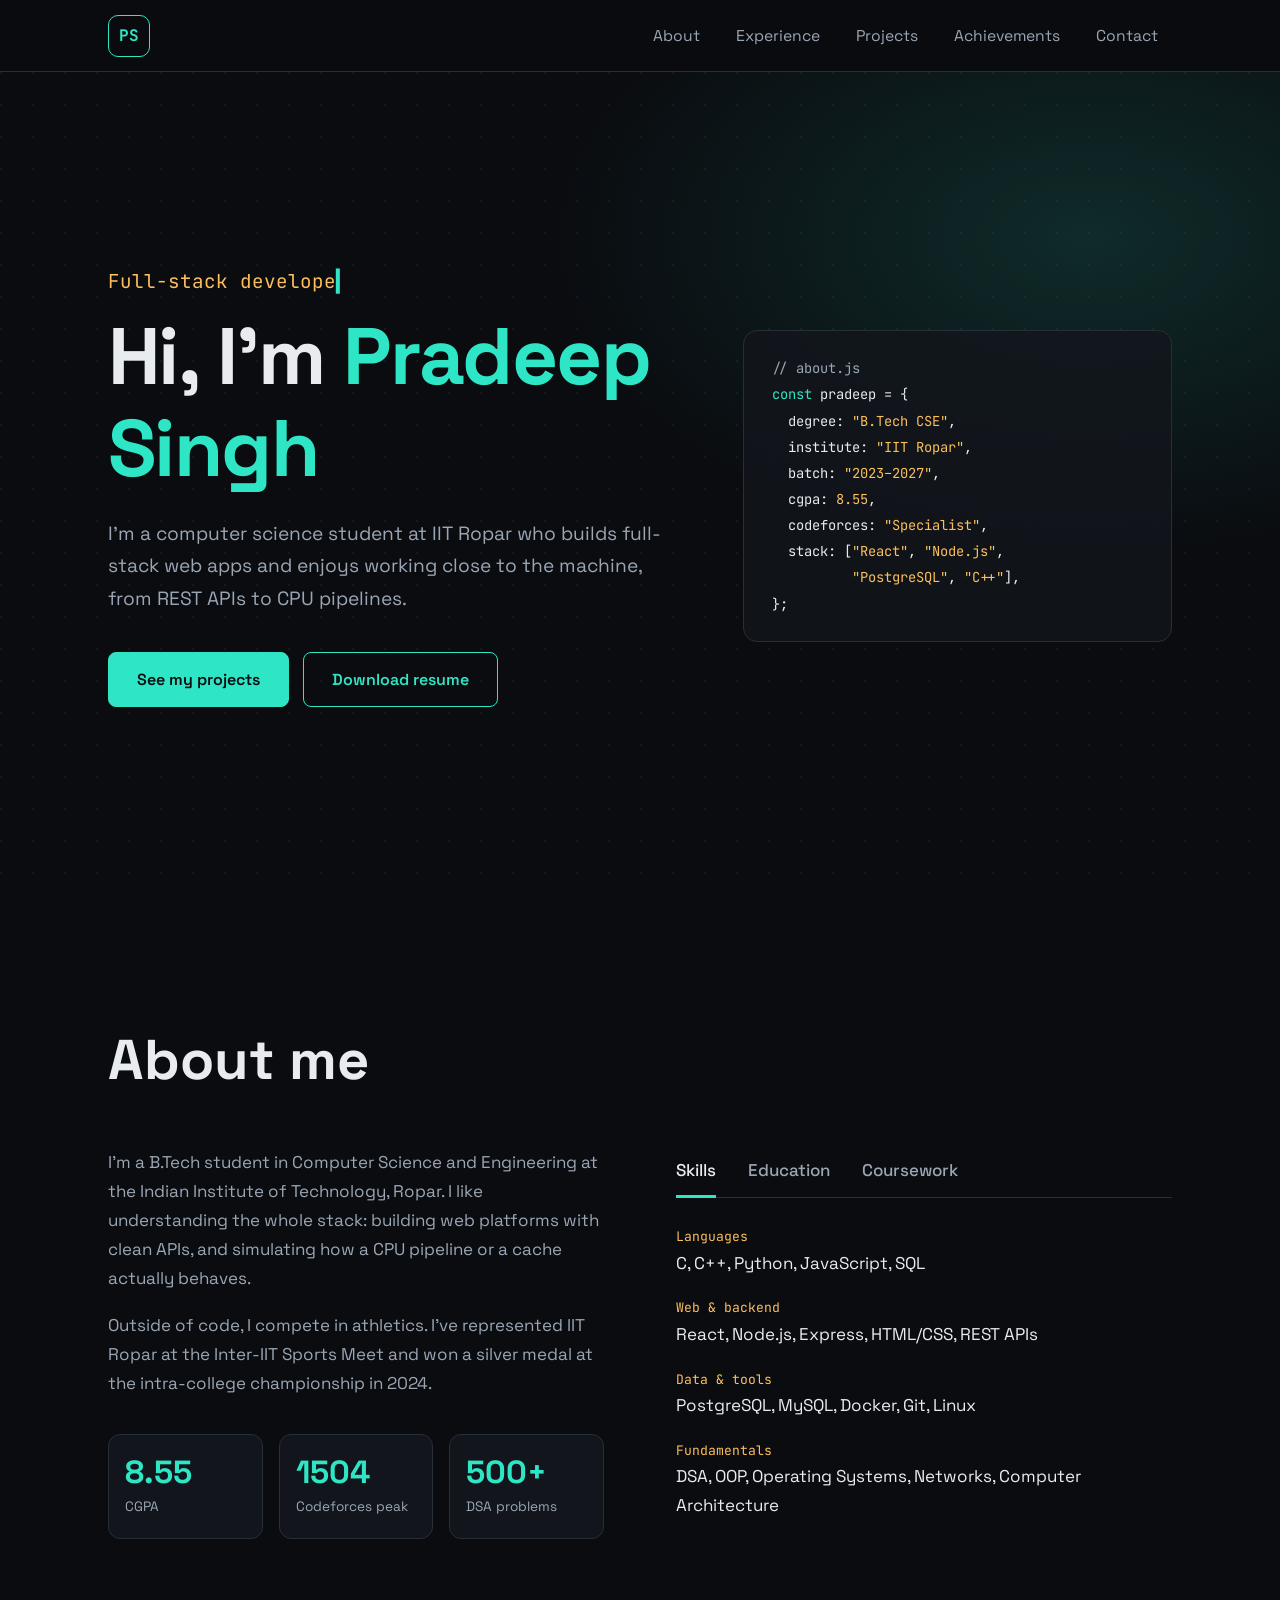
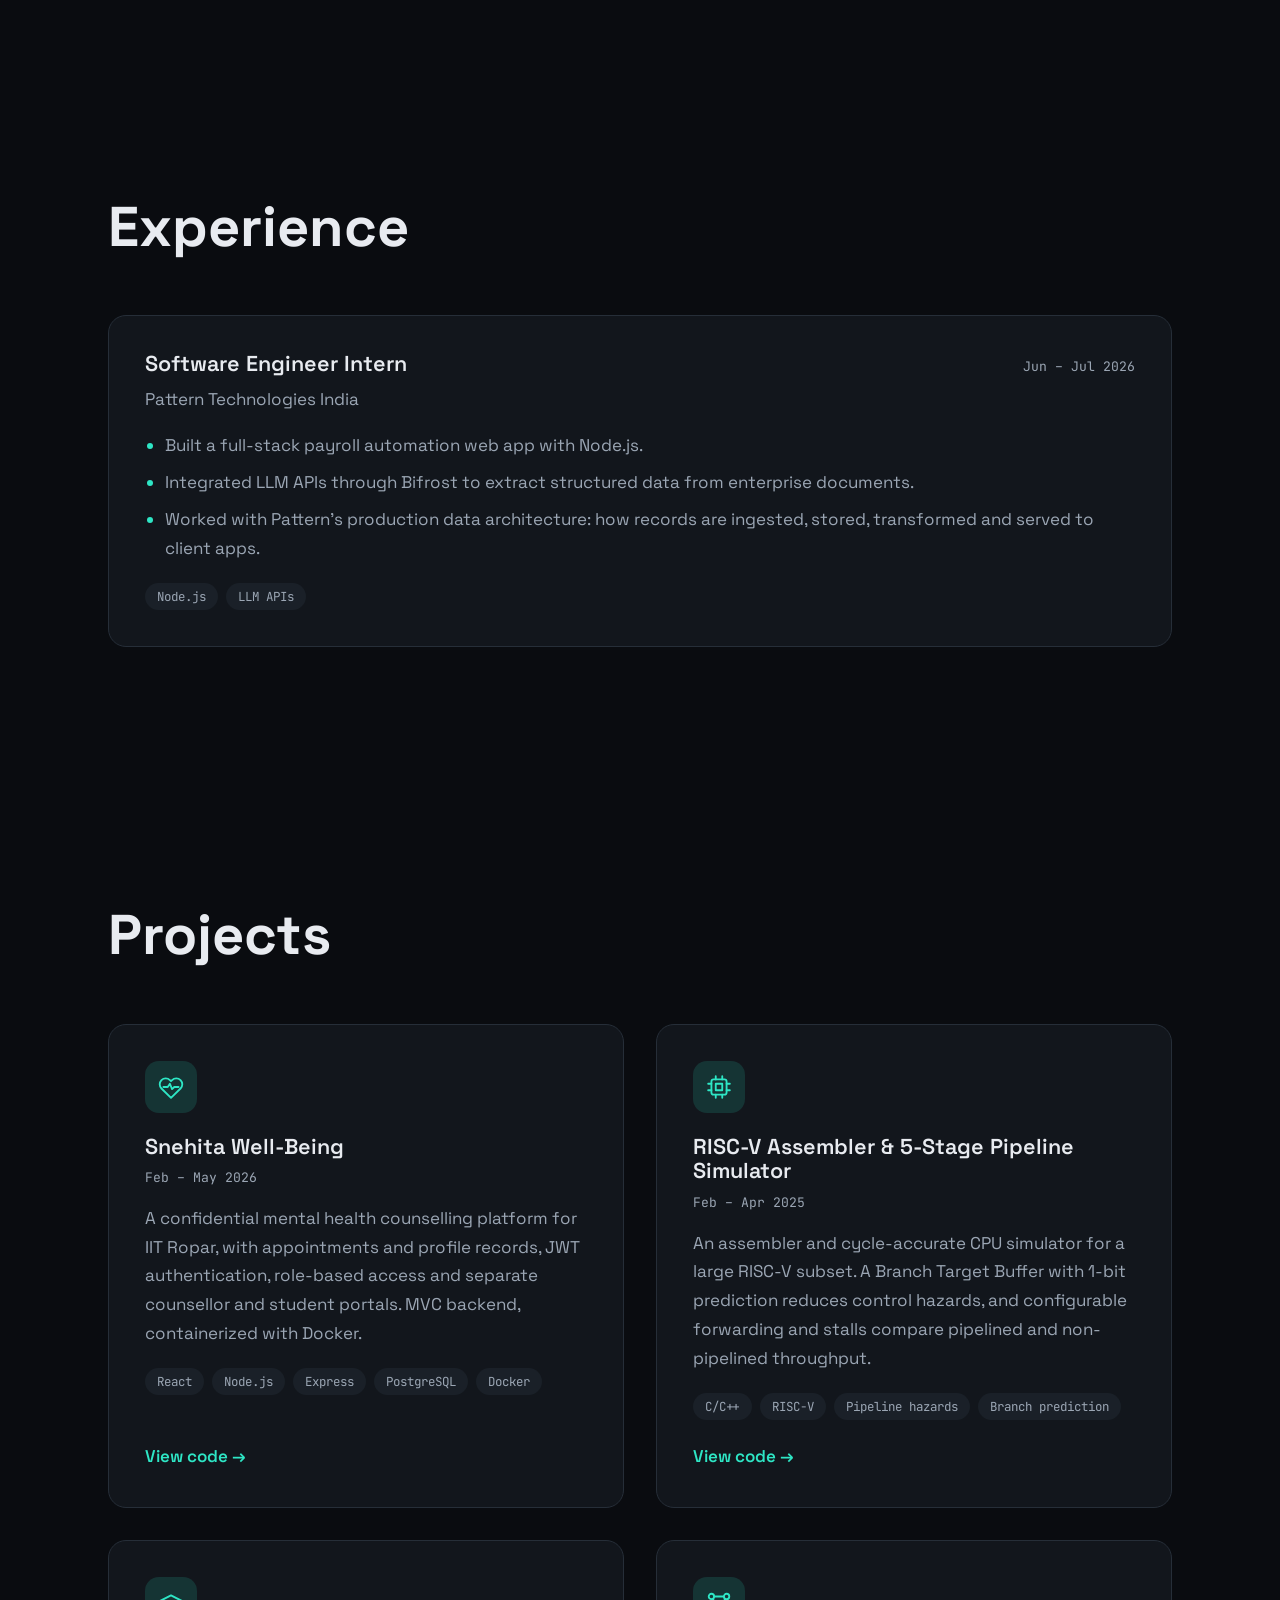
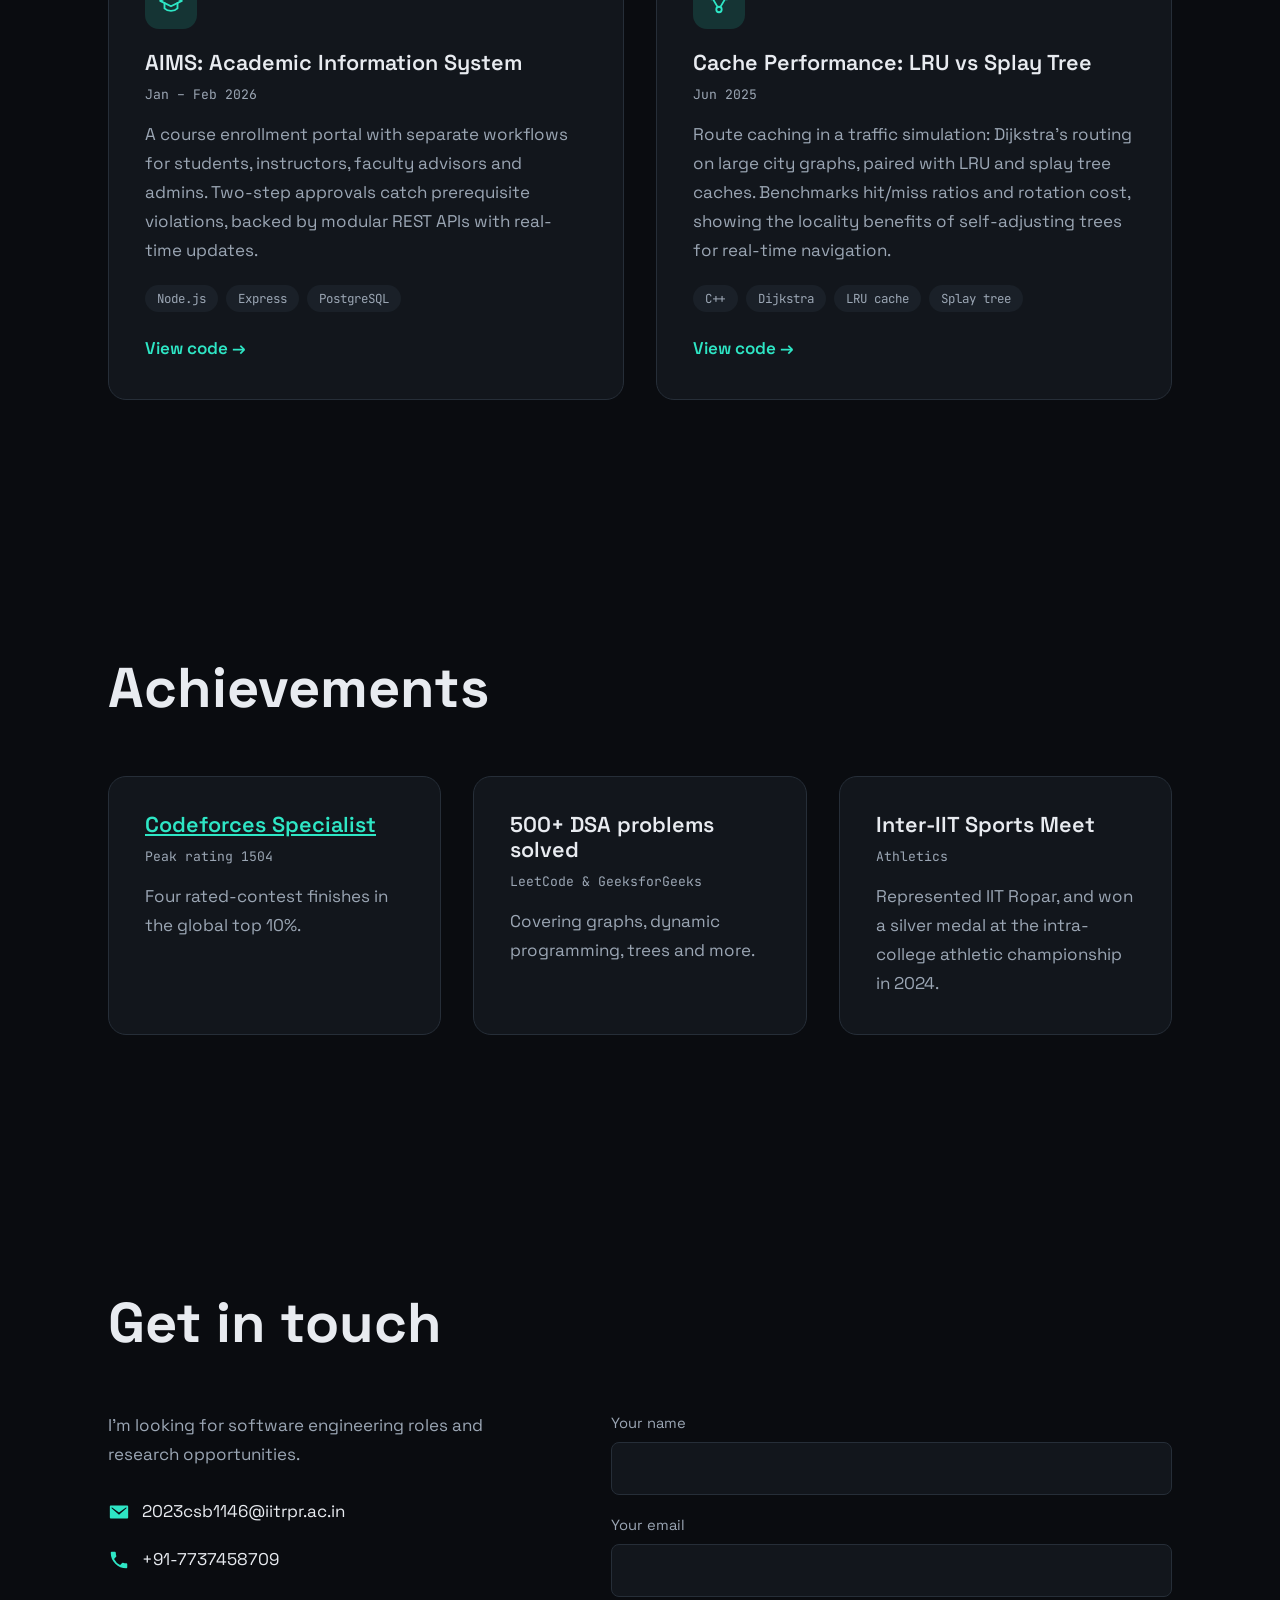
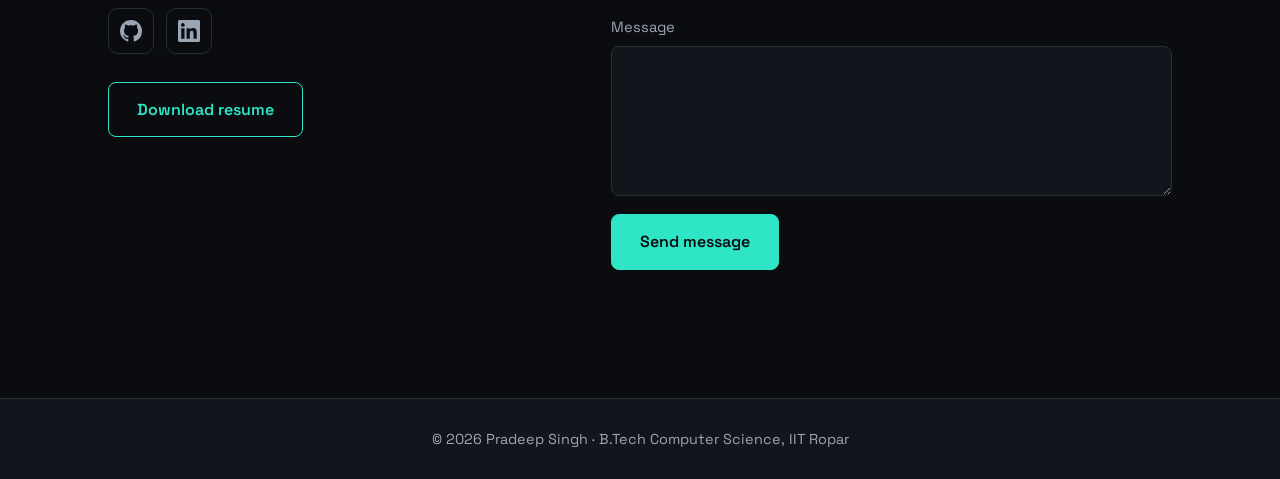
==== commit 2f8680e1: "Remove unused tech and update Codeforces rating" ====
--- a/index.html
+++ b/index.html
@@ -86,7 +86,7 @@
             </div>
             <div class="stats">
               <div class="stat"><strong>8.55</strong><span>CGPA</span></div>
-              <div class="stat"><strong>1499</strong><span>Codeforces peak</span></div>
+              <div class="stat"><strong>1504</strong><span>Codeforces peak</span></div>
               <div class="stat"><strong>500+</strong><span>DSA problems</span></div>
             </div>
           </div>
@@ -102,7 +102,7 @@
               <dl class="details">
                 <div><dt>Languages</dt><dd>C, C++, Python, JavaScript, SQL</dd></div>
                 <div><dt>Web &amp; backend</dt><dd>React, Node.js, Express, HTML/CSS, REST APIs</dd></div>
-                <div><dt>Data &amp; tools</dt><dd>PostgreSQL, MySQL, Snowflake, Supabase, Docker, Git, Linux, AWS KMS</dd></div>
+                <div><dt>Data &amp; tools</dt><dd>PostgreSQL, MySQL, Docker, Git, Linux</dd></div>
                 <div><dt>Fundamentals</dt><dd>DSA, OOP, Operating Systems, Networks, Computer Architecture</dd></div>
               </dl>
             </div>
@@ -144,12 +144,12 @@
           </div>
           <p class="company">Pattern Technologies India</p>
           <ul class="duties">
-            <li>Built a full-stack payroll automation web app on Snowflake, reading data through the Node.js Snowflake SDK.</li>
-            <li>Integrated LLM APIs through Bifrost to extract structured data from enterprise documents, with AWS KMS encryption protecting sensitive data.</li>
+            <li>Built a full-stack payroll automation web app with Node.js.</li>
+            <li>Integrated LLM APIs through Bifrost to extract structured data from enterprise documents.</li>
             <li>Worked with Pattern’s production data architecture: how records are ingested, stored, transformed and served to client apps.</li>
           </ul>
           <ul class="chips">
-            <li>Snowflake</li><li>Node.js</li><li>LLM APIs</li><li>AWS KMS</li>
+            <li>Node.js</li><li>LLM APIs</li>
           </ul>
         </article>
       </div>
@@ -188,7 +188,7 @@
             <p class="meta">Jan – Feb 2026</p>
             <p>A course enrollment portal with separate workflows for students, instructors, faculty advisors and admins. Two-step approvals catch prerequisite violations, backed by modular REST APIs with real-time updates.</p>
             <ul class="chips">
-              <li>Node.js</li><li>Express</li><li>Supabase</li><li>PostgreSQL</li>
+              <li>Node.js</li><li>Express</li><li>PostgreSQL</li>
             </ul>
             <a class="card-link" href="https://github.com/rohit4kk/AIMS_Portal">View code →</a>
           </article>
@@ -214,7 +214,7 @@
         <div class="card-grid three">
           <article class="card">
             <h3><a href="https://codeforces.com/profile/deep_gill">Codeforces Specialist</a></h3>
-            <p class="meta">Peak rating 1499</p>
+            <p class="meta">Peak rating 1504</p>
             <p>Four rated-contest finishes in the global top 10%.</p>
           </article>
           <article class="card">
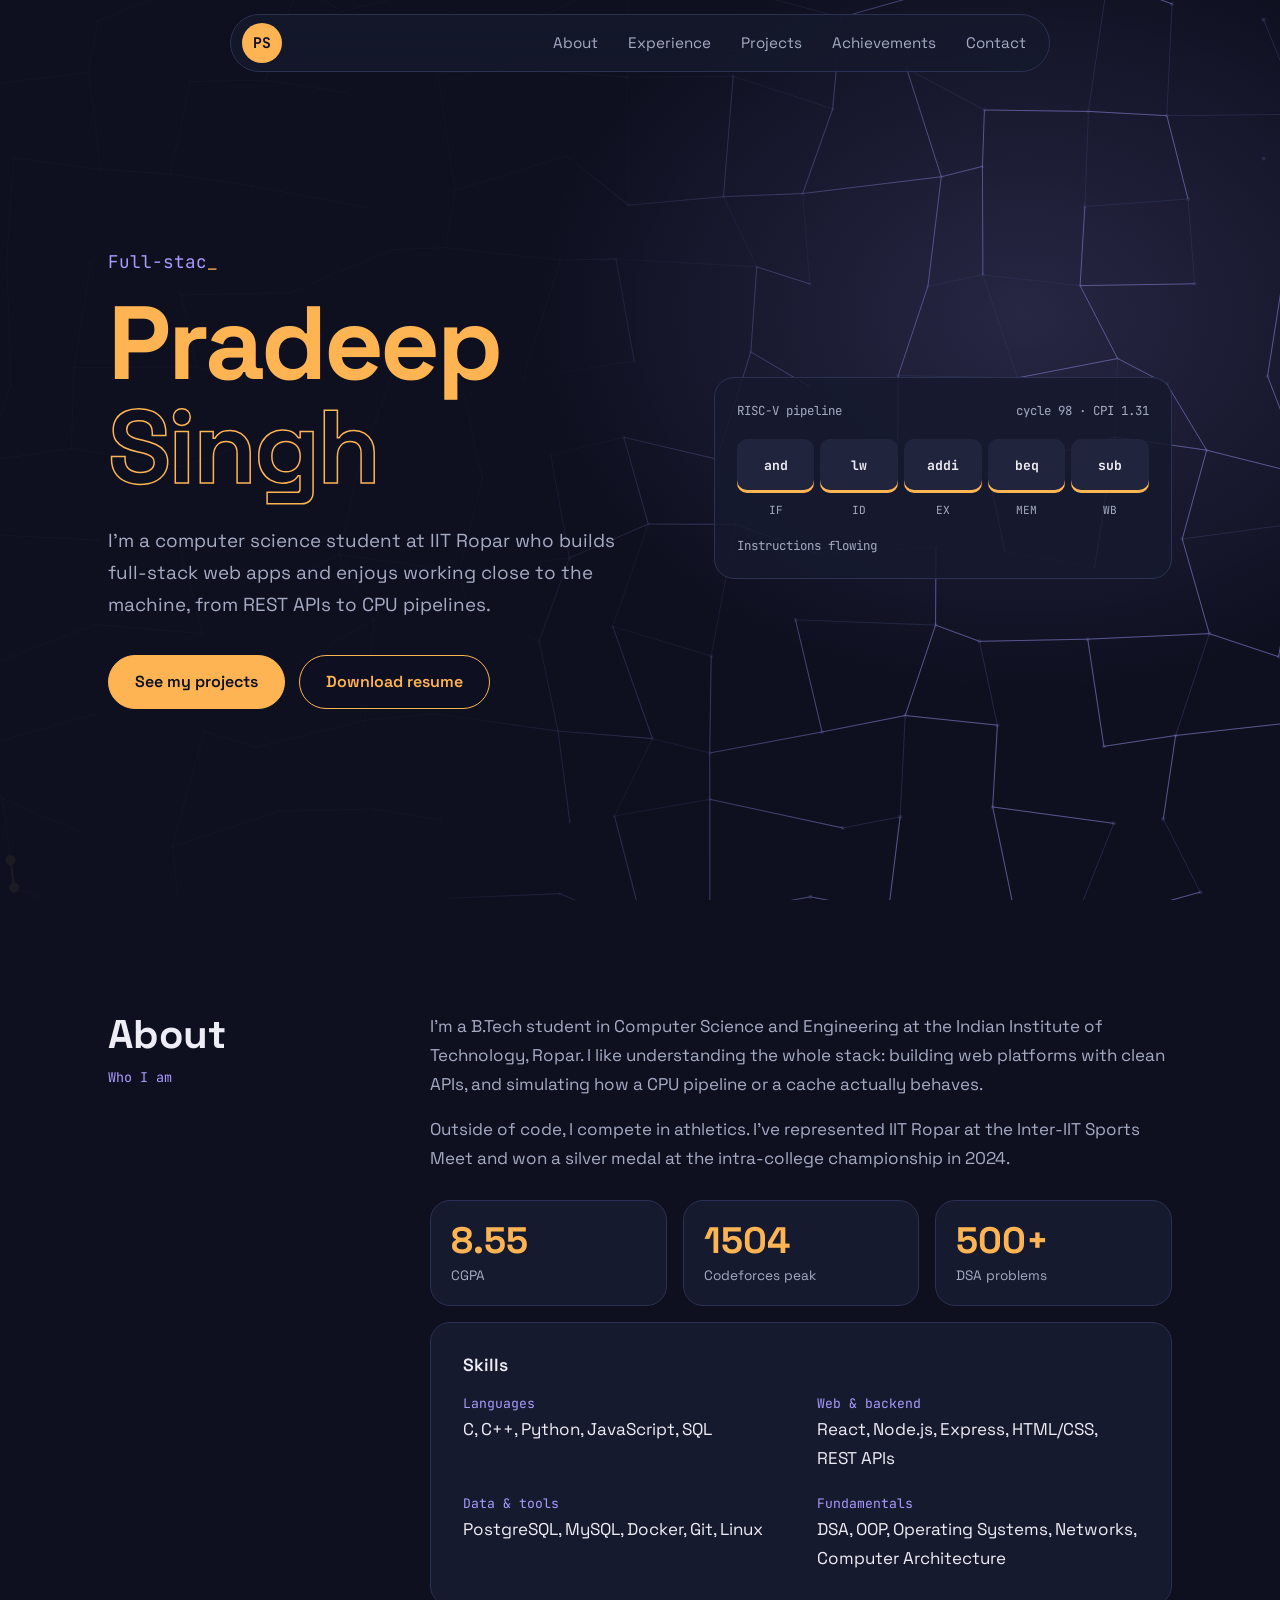
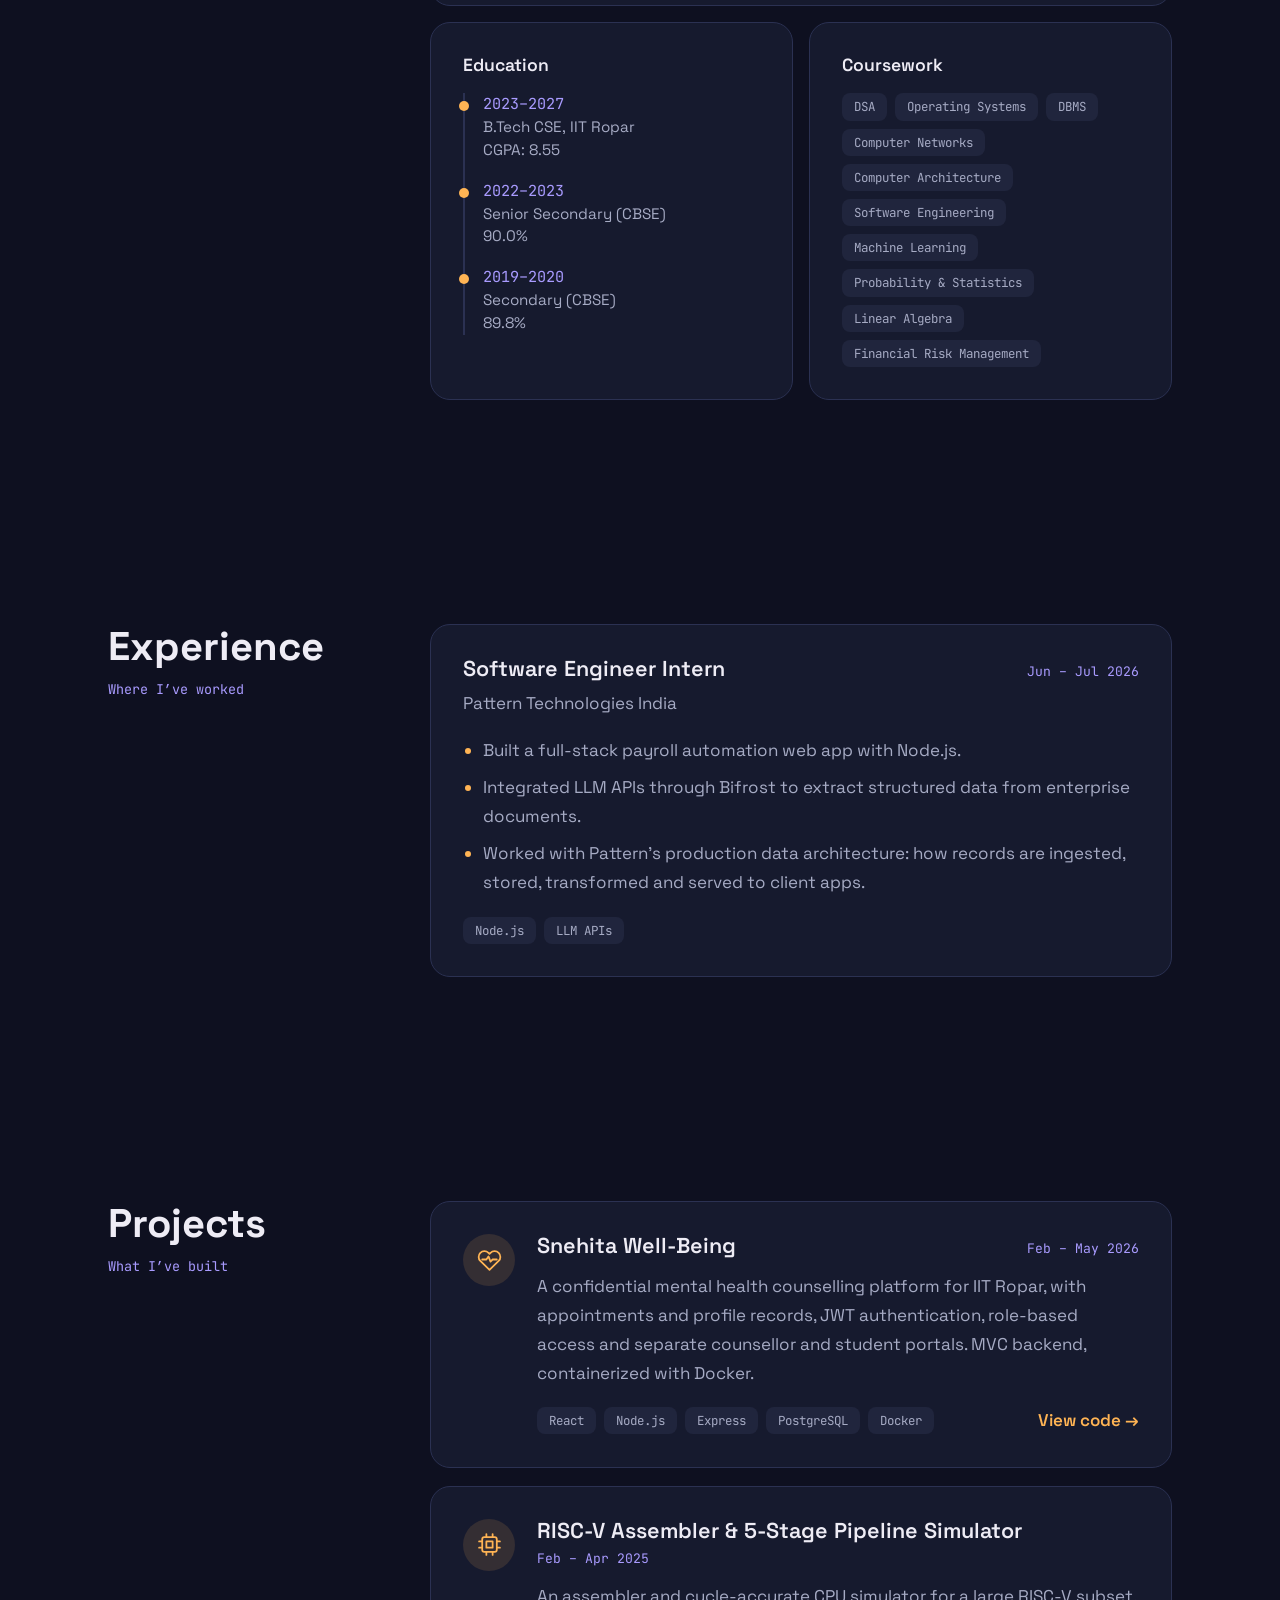
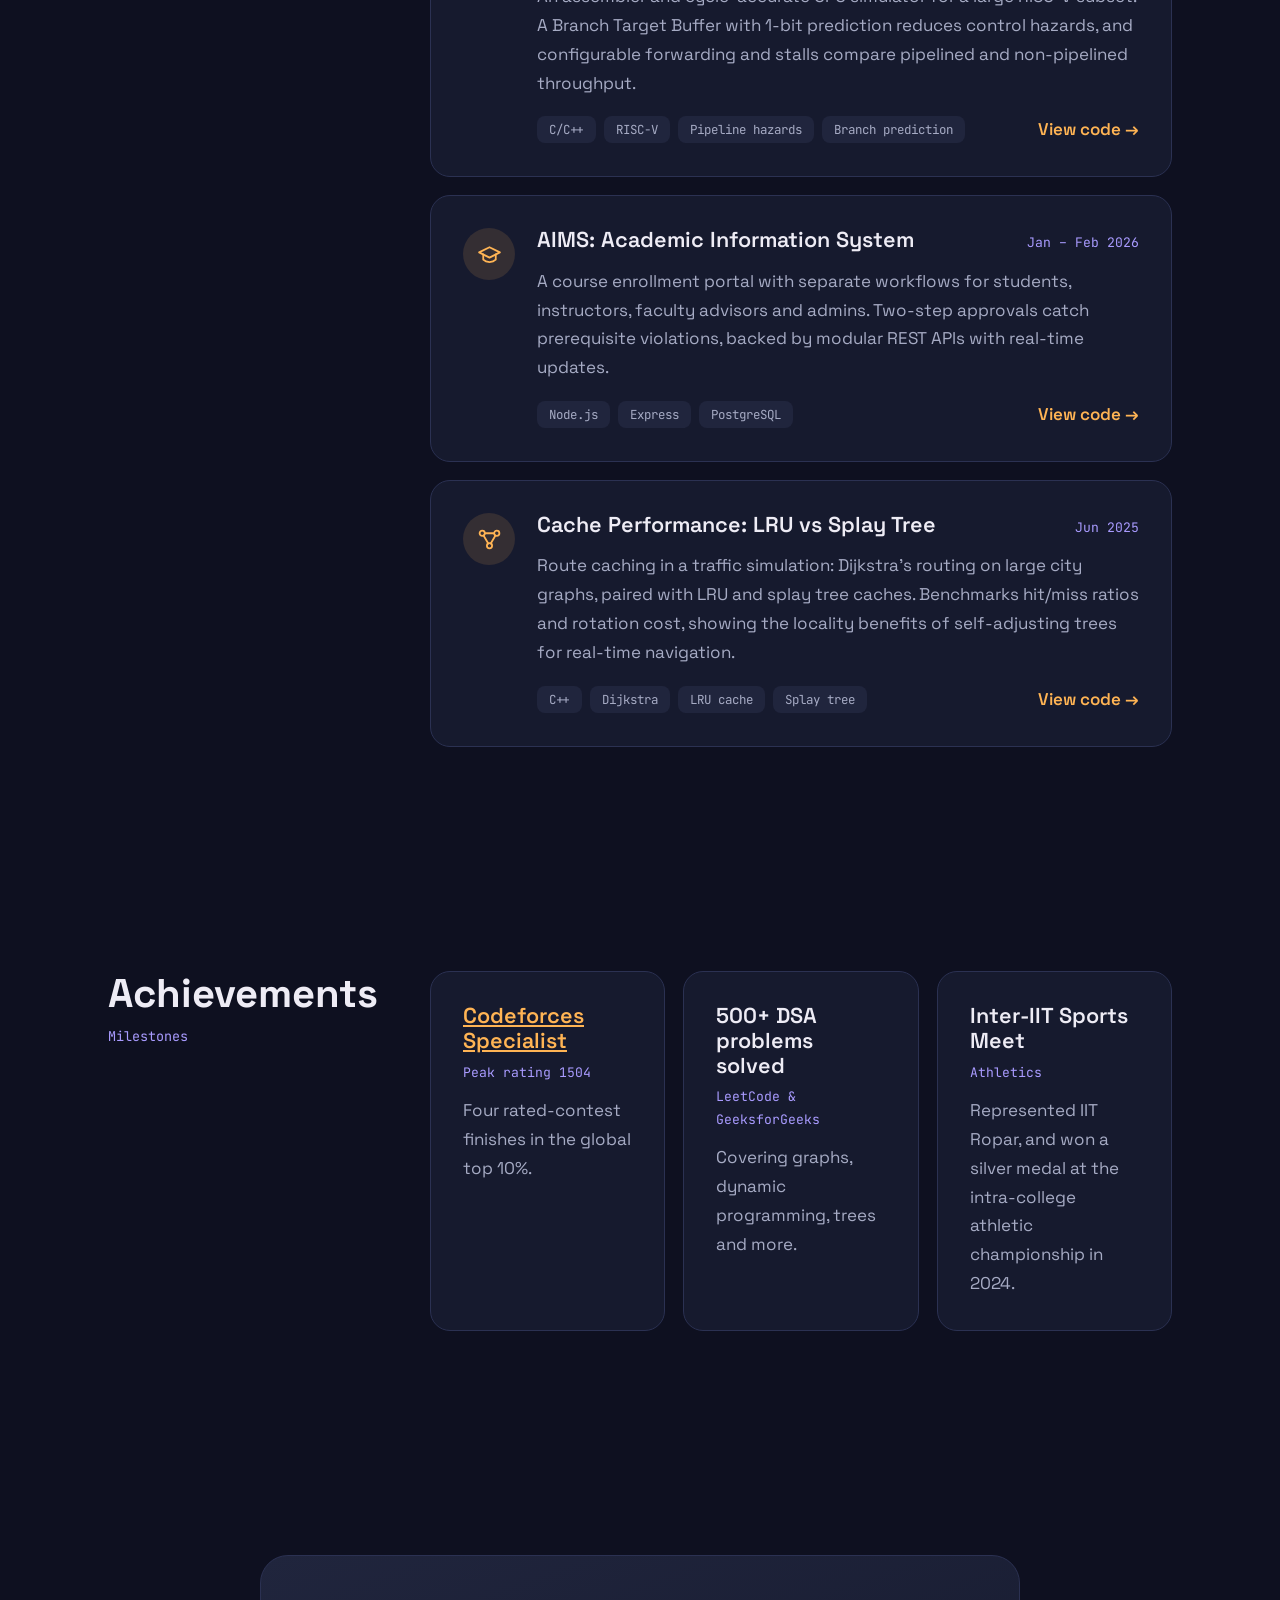
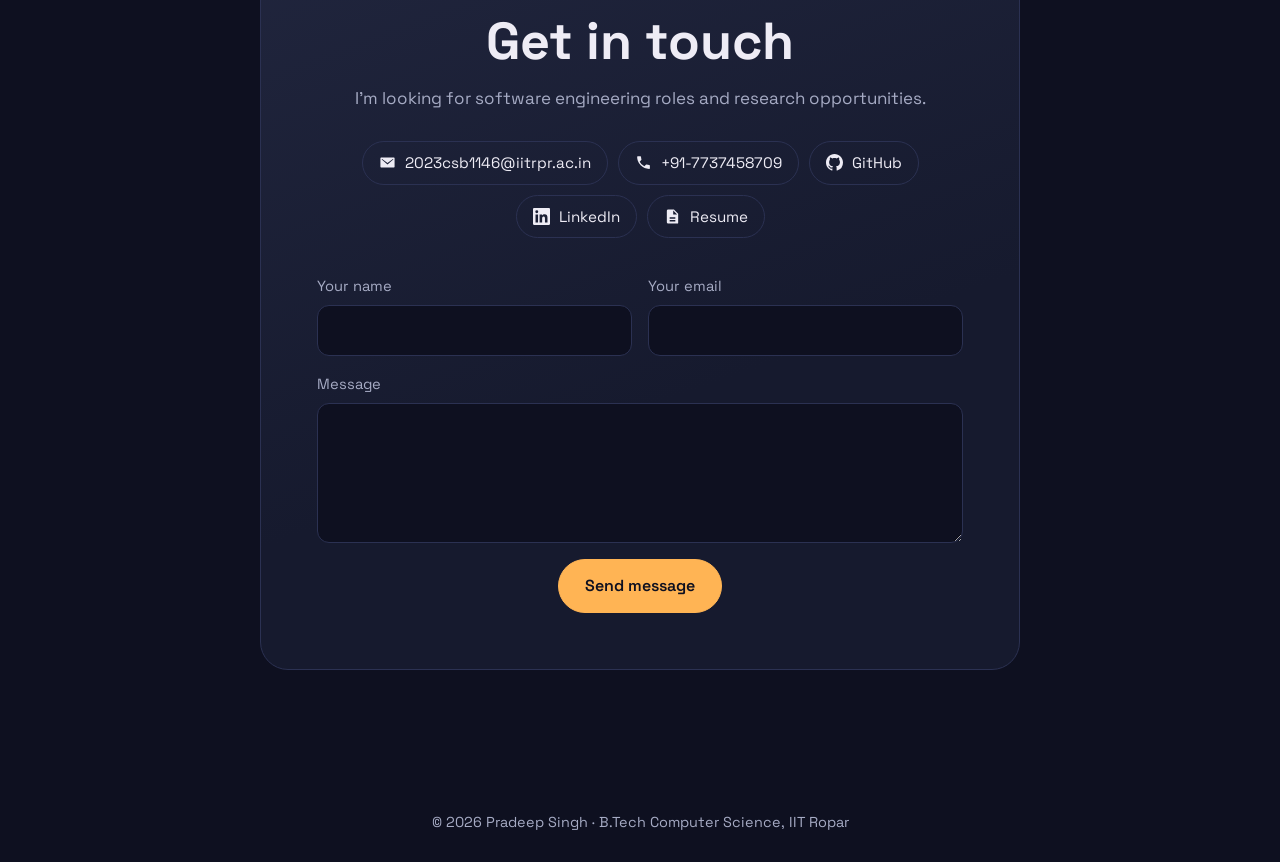
==== commit 32cbcda8: "updated tech and codeforces info" ====
--- a/index.html
+++ b/index.html
@@ -5,8 +5,8 @@
   <meta name="viewport" content="width=device-width, initial-scale=1">
   <title>Pradeep Singh | Computer Science, IIT Ropar</title>
   <meta name="description" content="Pradeep Singh, B.Tech CSE student at IIT Ropar. Full-stack developer and systems enthusiast.">
-  <meta name="theme-color" content="#0a0c10">
-  <link rel="icon" href="data:image/svg+xml,%3Csvg xmlns='http://www.w3.org/2000/svg' viewBox='0 0 32 32'%3E%3Crect width='32' height='32' rx='7' fill='%230a0c10'/%3E%3Ctext x='16' y='22' font-family='monospace' font-weight='700' font-size='16' text-anchor='middle' fill='%232ee6c5'%3EPS%3C/text%3E%3C/svg%3E">
+  <meta name="theme-color" content="#0e1020">
+  <link rel="icon" href="data:image/svg+xml,%3Csvg xmlns='http://www.w3.org/2000/svg' viewBox='0 0 32 32'%3E%3Ccircle cx='16' cy='16' r='16' fill='%23ffb454'/%3E%3Ctext x='16' y='21.5' font-family='monospace' font-weight='700' font-size='15' text-anchor='middle' fill='%230e1020'%3EPS%3C/text%3E%3C/svg%3E">
   <link rel="preconnect" href="https://fonts.googleapis.com">
   <link rel="preconnect" href="https://fonts.gstatic.com" crossorigin>
   <link rel="stylesheet" href="https://fonts.googleapis.com/css2?family=JetBrains+Mono:wght@400;700&family=Space+Grotesk:wght@400;500;600;700&display=swap">
@@ -19,10 +19,13 @@
     <symbol id="i-linkedin" viewBox="0 0 24 24"><path d="M20.45 20.45h-3.56v-5.57c0-1.33-.03-3.04-1.85-3.04-1.85 0-2.14 1.45-2.14 2.94v5.67H9.35V9h3.41v1.56h.05c.48-.9 1.64-1.85 3.37-1.85 3.6 0 4.27 2.37 4.27 5.46v6.28zM5.34 7.43a2.06 2.06 0 1 1 0-4.13 2.06 2.06 0 0 1 0 4.13zM7.12 20.45H3.56V9h3.56v11.45zM22.22 0H1.77C.79 0 0 .77 0 1.73v20.54C0 23.23.79 24 1.77 24h20.45c.98 0 1.78-.77 1.78-1.73V1.73C24 .77 23.2 0 22.22 0z"/></symbol>
     <symbol id="i-mail" viewBox="0 0 24 24"><path d="M3 5h18a1 1 0 0 1 1 1v12a1 1 0 0 1-1 1H3a1 1 0 0 1-1-1V6a1 1 0 0 1 1-1zm9 7.6L4.4 7H3.9v.9L12 14.9l8.1-7V7h-.5L12 12.6z"/></symbol>
     <symbol id="i-phone" viewBox="0 0 24 24"><path d="M6.6 10.8a15 15 0 0 0 6.6 6.6l2.2-2.2a1 1 0 0 1 1-.25 11.4 11.4 0 0 0 3.6.57 1 1 0 0 1 1 1V20a1 1 0 0 1-1 1A17 17 0 0 1 3 4a1 1 0 0 1 1-1h3.5a1 1 0 0 1 1 1c0 1.25.2 2.45.57 3.57a1 1 0 0 1-.25 1z"/></symbol>
+    <symbol id="i-file" viewBox="0 0 24 24"><path d="M6 2h8l6 6v13a1 1 0 0 1-1 1H6a2 2 0 0 1-2-2V4a2 2 0 0 1 2-2zm7 1.5V9h5.5L13 3.5zM8 13v2h8v-2H8zm0 4v2h8v-2H8z"/></symbol>
   </svg>
 
+  <div class="progress" aria-hidden="true"></div>
+
   <header class="site-header">
-    <div class="wrap">
+    <div class="bar">
       <a class="logo" href="#home" aria-label="Pradeep Singh, back to top">PS</a>
       <button class="menu-btn" type="button" aria-label="Menu" aria-expanded="false" aria-controls="nav-links">
         <svg viewBox="0 0 24 24" fill="none" stroke="currentColor" stroke-width="2" stroke-linecap="round" aria-hidden="true"><path d="M3 6h18M3 12h18M3 18h18"/></svg>
@@ -42,14 +45,14 @@
   <main>
 
     <section id="home" class="hero">
-      <div class="meteors" aria-hidden="true"></div>
+      <canvas class="route-map" aria-hidden="true"></canvas>
       <div class="wrap hero-grid">
         <div>
           <p class="role">
             <span class="sr-only">Full-stack developer</span>
             <span class="typed" aria-hidden="true">Full-stack developer</span>
           </p>
-          <h1>Hi, I’m <span>Pradeep Singh</span></h1>
+          <h1><span>Pradeep</span> <span class="outline">Singh</span></h1>
           <p class="lead">
             I’m a computer science student at IIT Ropar who builds full-stack web apps and enjoys working close to the machine, from REST APIs to CPU pipelines.
           </p>
@@ -58,47 +61,47 @@
             <a class="btn ghost" href="PradeepSingh_Resume.pdf" download>Download resume</a>
           </div>
         </div>
-        <pre class="code-card" aria-hidden="true"><span class="c">// about.js</span>
-<span class="k">const</span> pradeep = {
-  degree: <span class="s">"B.Tech CSE"</span>,
-  institute: <span class="s">"IIT Ropar"</span>,
-  batch: <span class="s">"2023–2027"</span>,
-  cgpa: <span class="s">8.55</span>,
-  codeforces: <span class="s">"Specialist"</span>,
-  stack: [<span class="s">"React"</span>, <span class="s">"Node.js"</span>,
-          <span class="s">"PostgreSQL"</span>, <span class="s">"C++"</span>],
-};</pre>
+
+        <div class="pipeline" aria-hidden="true">
+          <div class="pipeline-head">
+            <span>RISC-V pipeline</span>
+            <span class="pipeline-clock">cycle 0</span>
+          </div>
+          <div class="stages">
+            <div class="stage"><div class="slot">lw</div>IF</div>
+            <div class="stage"><div class="slot">add</div>ID</div>
+            <div class="stage"><div class="slot">sw</div>EX</div>
+            <div class="stage"><div class="slot">beq</div>MEM</div>
+            <div class="stage"><div class="slot">sub</div>WB</div>
+          </div>
+          <p class="pipeline-status calm">Instructions flowing</p>
+        </div>
       </div>
     </section>
 
     <section id="about" class="section">
-      <div class="wrap">
-        <h2>About me</h2>
-        <div class="about-grid">
-          <div>
-            <div class="about-text">
-              <p>
-                I’m a B.Tech student in Computer Science and Engineering at the Indian Institute of Technology, Ropar. I like understanding the whole stack: building web platforms with clean APIs, and simulating how a CPU pipeline or a cache actually behaves.
-              </p>
-              <p>
-                Outside of code, I compete in athletics. I’ve represented IIT Ropar at the Inter-IIT Sports Meet and won a silver medal at the intra-college championship in 2024.
-              </p>
-            </div>
-            <div class="stats">
-              <div class="stat"><strong>8.55</strong><span>CGPA</span></div>
-              <div class="stat"><strong>1504</strong><span>Codeforces peak</span></div>
-              <div class="stat"><strong>500+</strong><span>DSA problems</span></div>
-            </div>
-          </div>
-
-          <div class="tabs">
-            <div class="tab-list" role="tablist" aria-label="Background">
-              <button class="tab" type="button" role="tab" id="tab-skills" aria-controls="panel-skills" aria-selected="true">Skills</button>
-              <button class="tab" type="button" role="tab" id="tab-education" aria-controls="panel-education" aria-selected="false">Education</button>
-              <button class="tab" type="button" role="tab" id="tab-coursework" aria-controls="panel-coursework" aria-selected="false">Coursework</button>
-            </div>
-
-            <div role="tabpanel" id="panel-skills" aria-labelledby="tab-skills" tabindex="0">
+      <div class="wrap split">
+        <div class="section-title">
+          <h2>About</h2>
+          <p>Who I am</p>
+        </div>
+        <div>
+          <div class="about-text">
+            <p>
+              I’m a B.Tech student in Computer Science and Engineering at the Indian Institute of Technology, Ropar. I like understanding the whole stack: building web platforms with clean APIs, and simulating how a CPU pipeline or a cache actually behaves.
+            </p>
+            <p>
+              Outside of code, I compete in athletics. I’ve represented IIT Ropar at the Inter-IIT Sports Meet and won a silver medal at the intra-college championship in 2024.
+            </p>
+          </div>
+
+          <div class="bento">
+            <div class="card stat"><strong data-count="8.55" data-decimals="2">8.55</strong><p>CGPA</p></div>
+            <div class="card stat"><strong data-count="1504">1504</strong><p>Codeforces peak</p></div>
+            <div class="card stat"><strong data-count="500" data-suffix="+">500+</strong><p>DSA problems</p></div>
+
+            <div class="card wide">
+              <h3>Skills</h3>
               <dl class="details">
                 <div><dt>Languages</dt><dd>C, C++, Python, JavaScript, SQL</dd></div>
                 <div><dt>Web &amp; backend</dt><dd>React, Node.js, Express, HTML/CSS, REST APIs</dd></div>
@@ -107,17 +110,19 @@
               </dl>
             </div>
 
-            <div role="tabpanel" id="panel-education" aria-labelledby="tab-education" tabindex="0">
-              <dl class="details">
-                <div><dt>2023–2027</dt><dd>B.Tech in Computer Science and Engineering, IIT Ropar<br>CGPA: 8.55</dd></div>
-                <div><dt>2022–2023</dt><dd>Senior Secondary (CBSE)<br>90.0%</dd></div>
-                <div><dt>2019–2020</dt><dd>Secondary (CBSE)<br>89.8%</dd></div>
-              </dl>
-            </div>
-
-            <div role="tabpanel" id="panel-coursework" aria-labelledby="tab-coursework" tabindex="0">
+            <div class="card">
+              <h3>Education</h3>
+              <ol class="timeline">
+                <li><p class="meta">2023–2027</p><p>B.Tech CSE, IIT Ropar<br>CGPA: 8.55</p></li>
+                <li><p class="meta">2022–2023</p><p>Senior Secondary (CBSE)<br>90.0%</p></li>
+                <li><p class="meta">2019–2020</p><p>Secondary (CBSE)<br>89.8%</p></li>
+              </ol>
+            </div>
+
+            <div class="card">
+              <h3>Coursework</h3>
               <ul class="chips">
-                <li>Data Structures &amp; Algorithms</li>
+                <li>DSA</li>
                 <li>Operating Systems</li>
                 <li>DBMS</li>
                 <li>Computer Networks</li>
@@ -135,10 +140,13 @@
     </section>
 
     <section id="experience" class="section">
-      <div class="wrap">
-        <h2>Experience</h2>
-        <article class="card job">
-          <div class="job-head">
+      <div class="wrap split">
+        <div class="section-title">
+          <h2>Experience</h2>
+          <p>Where I’ve worked</p>
+        </div>
+        <article class="card">
+          <div class="row-head">
             <h3>Software Engineer Intern</h3>
             <p class="meta">Jun – Jul 2026</p>
           </div>
@@ -156,62 +164,92 @@
     </section>
 
     <section id="projects" class="section">
-      <div class="wrap">
-        <h2>Projects</h2>
+      <div class="wrap split">
+        <div class="section-title">
+          <h2>Projects</h2>
+          <p>What I’ve built</p>
+        </div>
+        <div class="projects">
+
+          <article class="card project">
+            <div class="icon"><svg viewBox="0 0 24 24" aria-hidden="true"><path d="M20.8 5.6a5.5 5.5 0 0 0-7.8 0L12 6.6l-1-1a5.5 5.5 0 0 0-7.8 7.8L12 22l8.8-8.6a5.5 5.5 0 0 0 0-7.8z"/><path d="M5 12h4l2-3 2 5 2-2h4"/></svg></div>
+            <div class="project-body">
+              <div class="row-head">
+                <h3>Snehita Well-Being</h3>
+                <p class="meta">Feb – May 2026</p>
+              </div>
+              <p>A confidential mental health counselling platform for IIT Ropar, with appointments and profile records, JWT authentication, role-based access and separate counsellor and student portals. MVC backend, containerized with Docker.</p>
+              <div class="project-foot">
+                <ul class="chips">
+                  <li>React</li><li>Node.js</li><li>Express</li><li>PostgreSQL</li><li>Docker</li>
+                </ul>
+                <a class="card-link" href="https://github.com/Rajat-14/DEP26.D08-Snehita-Wellbeing">View code →</a>
+              </div>
+            </div>
+          </article>
+
+          <article class="card project">
+            <div class="icon"><svg viewBox="0 0 24 24" aria-hidden="true"><rect x="5" y="5" width="14" height="14" rx="2"/><rect x="9" y="9" width="6" height="6"/><path d="M9 2v3M15 2v3M9 19v3M15 19v3M2 9h3M2 15h3M19 9h3M19 15h3"/></svg></div>
+            <div class="project-body">
+              <div class="row-head">
+                <h3>RISC-V Assembler &amp; 5-Stage Pipeline Simulator</h3>
+                <p class="meta">Feb – Apr 2025</p>
+              </div>
+              <p>An assembler and cycle-accurate CPU simulator for a large RISC-V subset. A Branch Target Buffer with 1-bit prediction reduces control hazards, and configurable forwarding and stalls compare pipelined and non-pipelined throughput.</p>
+              <div class="project-foot">
+                <ul class="chips">
+                  <li>C/C++</li><li>RISC-V</li><li>Pipeline hazards</li><li>Branch prediction</li>
+                </ul>
+                <a class="card-link" href="https://github.com/Rajat-14/CS204_Group_Project">View code →</a>
+              </div>
+            </div>
+          </article>
+
+          <article class="card project">
+            <div class="icon"><svg viewBox="0 0 24 24" aria-hidden="true"><path d="M22 10 12 5 2 10l10 5 10-5z"/><path d="M6 12v5c3 3 9 3 12 0v-5"/></svg></div>
+            <div class="project-body">
+              <div class="row-head">
+                <h3>AIMS: Academic Information System</h3>
+                <p class="meta">Jan – Feb 2026</p>
+              </div>
+              <p>A course enrollment portal with separate workflows for students, instructors, faculty advisors and admins. Two-step approvals catch prerequisite violations, backed by modular REST APIs with real-time updates.</p>
+              <div class="project-foot">
+                <ul class="chips">
+                  <li>Node.js</li><li>Express</li><li>PostgreSQL</li>
+                </ul>
+                <a class="card-link" href="https://github.com/rohit4kk/AIMS_Portal">View code →</a>
+              </div>
+            </div>
+          </article>
+
+          <article class="card project">
+            <div class="icon"><svg viewBox="0 0 24 24" aria-hidden="true"><circle cx="5" cy="6" r="2.5"/><circle cx="19" cy="6" r="2.5"/><circle cx="12" cy="18" r="2.5"/><path d="M7.5 6h9M6.3 8.2l4.5 7.6M17.7 8.2l-4.5 7.6"/></svg></div>
+            <div class="project-body">
+              <div class="row-head">
+                <h3>Cache Performance: LRU vs Splay Tree</h3>
+                <p class="meta">Jun 2025</p>
+              </div>
+              <p>Route caching in a traffic simulation: Dijkstra’s routing on large city graphs, paired with LRU and splay tree caches. Benchmarks hit/miss ratios and rotation cost, showing the locality benefits of self-adjusting trees for real-time navigation.</p>
+              <div class="project-foot">
+                <ul class="chips">
+                  <li>C++</li><li>Dijkstra</li><li>LRU cache</li><li>Splay tree</li>
+                </ul>
+                <a class="card-link" href="https://github.com/rohit4kk/DSA_Project-SplayTree-">View code →</a>
+              </div>
+            </div>
+          </article>
+
+        </div>
+      </div>
+    </section>
+
+    <section id="achievements" class="section">
+      <div class="wrap split">
+        <div class="section-title">
+          <h2>Achievements</h2>
+          <p>Milestones</p>
+        </div>
         <div class="card-grid">
-
-          <article class="card">
-            <div class="icon"><svg viewBox="0 0 24 24" aria-hidden="true"><path d="M20.8 5.6a5.5 5.5 0 0 0-7.8 0L12 6.6l-1-1a5.5 5.5 0 0 0-7.8 7.8L12 22l8.8-8.6a5.5 5.5 0 0 0 0-7.8z"/><path d="M5 12h4l2-3 2 5 2-2h4"/></svg></div>
-            <h3>Snehita Well-Being</h3>
-            <p class="meta">Feb – May 2026</p>
-            <p>A confidential mental health counselling platform for IIT Ropar, with appointments and profile records, JWT authentication, role-based access and separate counsellor and student portals. MVC backend, containerized with Docker.</p>
-            <ul class="chips">
-              <li>React</li><li>Node.js</li><li>Express</li><li>PostgreSQL</li><li>Docker</li>
-            </ul>
-            <a class="card-link" href="https://github.com/Rajat-14/DEP26.D08-Snehita-Wellbeing">View code →</a>
-          </article>
-
-          <article class="card">
-            <div class="icon"><svg viewBox="0 0 24 24" aria-hidden="true"><rect x="5" y="5" width="14" height="14" rx="2"/><rect x="9" y="9" width="6" height="6"/><path d="M9 2v3M15 2v3M9 19v3M15 19v3M2 9h3M2 15h3M19 9h3M19 15h3"/></svg></div>
-            <h3>RISC-V Assembler &amp; 5-Stage Pipeline Simulator</h3>
-            <p class="meta">Feb – Apr 2025</p>
-            <p>An assembler and cycle-accurate CPU simulator for a large RISC-V subset. A Branch Target Buffer with 1-bit prediction reduces control hazards, and configurable forwarding and stalls compare pipelined and non-pipelined throughput.</p>
-            <ul class="chips">
-              <li>C/C++</li><li>RISC-V</li><li>Pipeline hazards</li><li>Branch prediction</li>
-            </ul>
-            <a class="card-link" href="https://github.com/Rajat-14/CS204_Group_Project">View code →</a>
-          </article>
-
-          <article class="card">
-            <div class="icon"><svg viewBox="0 0 24 24" aria-hidden="true"><path d="M22 10 12 5 2 10l10 5 10-5z"/><path d="M6 12v5c3 3 9 3 12 0v-5"/></svg></div>
-            <h3>AIMS: Academic Information System</h3>
-            <p class="meta">Jan – Feb 2026</p>
-            <p>A course enrollment portal with separate workflows for students, instructors, faculty advisors and admins. Two-step approvals catch prerequisite violations, backed by modular REST APIs with real-time updates.</p>
-            <ul class="chips">
-              <li>Node.js</li><li>Express</li><li>PostgreSQL</li>
-            </ul>
-            <a class="card-link" href="https://github.com/rohit4kk/AIMS_Portal">View code →</a>
-          </article>
-
-          <article class="card">
-            <div class="icon"><svg viewBox="0 0 24 24" aria-hidden="true"><circle cx="5" cy="6" r="2.5"/><circle cx="19" cy="6" r="2.5"/><circle cx="12" cy="18" r="2.5"/><path d="M7.5 6h9M6.3 8.2l4.5 7.6M17.7 8.2l-4.5 7.6"/></svg></div>
-            <h3>Cache Performance: LRU vs Splay Tree</h3>
-            <p class="meta">Jun 2025</p>
-            <p>Route caching in a traffic simulation: Dijkstra’s routing on large city graphs, paired with LRU and splay tree caches. Benchmarks hit/miss ratios and rotation cost, showing the locality benefits of self-adjusting trees for real-time navigation.</p>
-            <ul class="chips">
-              <li>C++</li><li>Dijkstra</li><li>LRU cache</li><li>Splay tree</li>
-            </ul>
-            <a class="card-link" href="https://github.com/rohit4kk/DSA_Project-SplayTree-">View code →</a>
-          </article>
-
-        </div>
-      </div>
-    </section>
-
-    <section id="achievements" class="section">
-      <div class="wrap">
-        <h2>Achievements</h2>
-        <div class="card-grid three">
           <article class="card">
             <h3><a href="https://codeforces.com/profile/deep_gill">Codeforces Specialist</a></h3>
             <p class="meta">Peak rating 1504</p>
@@ -233,20 +271,16 @@
 
     <section id="contact" class="section">
       <div class="wrap">
-        <h2>Get in touch</h2>
-        <div class="contact-grid">
-          <div>
-            <p class="contact-intro">I’m looking for software engineering roles and research opportunities.</p>
-            <ul class="contact-list">
-              <li><a href="mailto:2023csb1146@iitrpr.ac.in"><svg aria-hidden="true"><use href="#i-mail"/></svg>2023csb1146@iitrpr.ac.in</a></li>
-              <li><a href="tel:+917737458709"><svg aria-hidden="true"><use href="#i-phone"/></svg>+91-7737458709</a></li>
-            </ul>
-            <div class="socials">
-              <a href="https://github.com/20231146" aria-label="GitHub"><svg aria-hidden="true"><use href="#i-github"/></svg></a>
-              <a href="https://www.linkedin.com/in/pradeep-singh-gill-a82810286/" aria-label="LinkedIn"><svg aria-hidden="true"><use href="#i-linkedin"/></svg></a>
-            </div>
-            <a class="btn ghost" href="PradeepSingh_Resume.pdf" download>Download resume</a>
-          </div>
+        <div class="contact-panel">
+          <h2>Get in touch</h2>
+          <p class="contact-intro">I’m looking for software engineering roles and research opportunities.</p>
+          <ul class="contact-links">
+            <li><a href="mailto:2023csb1146@iitrpr.ac.in"><svg aria-hidden="true"><use href="#i-mail"/></svg>2023csb1146@iitrpr.ac.in</a></li>
+            <li><a href="tel:+917737458709"><svg aria-hidden="true"><use href="#i-phone"/></svg>+91-7737458709</a></li>
+            <li><a href="https://github.com/20231146"><svg aria-hidden="true"><use href="#i-github"/></svg>GitHub</a></li>
+            <li><a href="https://www.linkedin.com/in/pradeep-singh-gill-a82810286/"><svg aria-hidden="true"><use href="#i-linkedin"/></svg>LinkedIn</a></li>
+            <li><a href="PradeepSingh_Resume.pdf" download><svg aria-hidden="true"><use href="#i-file"/></svg>Resume</a></li>
+          </ul>
 
           <!-- GitHub Pages has no form backend: FormSubmit emails submissions to the address below.
                The first submission sends an activation link to that inbox. -->
@@ -254,12 +288,14 @@
             <input type="hidden" name="_subject" value="New message from your portfolio">
             <input type="hidden" name="_next" value="https://20231146.github.io/portfolio/thanks.html">
             <p class="hidden"><label>Don’t fill this out: <input name="_honey" tabindex="-1" autocomplete="off"></label></p>
-            <label>Your name
-              <input type="text" name="name" required autocomplete="name">
-            </label>
-            <label>Your email
-              <input type="email" name="email" required autocomplete="email">
-            </label>
+            <div class="form-row">
+              <label>Your name
+                <input type="text" name="name" required autocomplete="name">
+              </label>
+              <label>Your email
+                <input type="email" name="email" required autocomplete="email">
+              </label>
+            </div>
             <label>Message
               <textarea name="message" required></textarea>
             </label>
--- a/styles.css
+++ b/styles.css
@@ -1,22 +1,22 @@
 :root {
-  --bg: #0a0c10;
-  --surface: #12161c;
-  --surface-2: #1a2028;
-  --text: #e8ebf0;
-  --muted: #9ba6b4;
-  --line: #262e38;
-  --accent: #2ee6c5;
-  --accent-soft: rgba(46, 230, 197, .14);
-  --label: #fbbf5c;
+  --bg: #0e1020;
+  --surface: #161a2e;
+  --surface-2: #20253d;
+  --text: #eeecf5;
+  --muted: #a6abc4;
+  --line: #2b3152;
+  --accent: #ffb454;
+  --accent-soft: rgba(255, 180, 84, .13);
+  --violet: #a99bff;
+  --violet-soft: rgba(169, 155, 255, .16);
   --font: "Space Grotesk", "Segoe UI", system-ui, -apple-system, sans-serif;
   --mono: "JetBrains Mono", ui-monospace, Consolas, Menlo, monospace;
-  --header-h: 72px;
   color-scheme: dark;
 }
 
 * { box-sizing: border-box; }
 html, body { overflow-x: clip; }
-html { scroll-padding-top: var(--header-h); }
+html { scroll-padding-top: 96px; }
 body {
   margin: 0;
   background: var(--bg);
@@ -26,48 +26,57 @@
   line-height: 1.7;
 }
 a { color: var(--accent); }
-a:focus-visible, button:focus-visible, input:focus-visible, textarea:focus-visible, [role="tabpanel"]:focus-visible {
+a:focus-visible, button:focus-visible, input:focus-visible, textarea:focus-visible {
   outline: 2px solid var(--accent);
   outline-offset: 3px;
 }
-h1, h2, h3, p, ul, dl, dd { margin: 0; }
+h1, h2, h3, p, ul, ol, dl, dd { margin: 0; }
 h1, h2, h3 { line-height: 1.15; }
-h2 { font-size: clamp(2.25rem, 6vw, 3.5rem); margin-bottom: clamp(32px, 5vw, 56px); }
 h3 { font-size: 1.35rem; font-weight: 600; }
 
 .wrap { width: min(1160px, 100%); margin-inline: auto; padding-inline: clamp(20px, 5vw, 48px); }
-.section { padding-block: clamp(72px, 11vw, 128px); }
+.section { padding-block: clamp(64px, 10vw, 112px); }
 .sr-only {
   position: absolute; width: 1px; height: 1px; overflow: hidden;
   clip-path: inset(50%); white-space: nowrap;
 }
-.meta { font-family: var(--mono); font-size: .82rem; color: var(--label); }
-
-/* ── Header ── */
-.site-header { position: sticky; top: 0; z-index: 10; height: var(--header-h); }
-/* Blur sits on a pseudo-element: on the header itself it would trap the fixed mobile menu */
-.site-header::before {
-  content: ""; position: absolute; inset: 0; z-index: -1;
-  background: rgba(10, 12, 16, .78);
-  backdrop-filter: blur(12px);
-  border-bottom: 1px solid var(--line);
-}
-.site-header .wrap { height: 100%; display: flex; justify-content: space-between; align-items: center; gap: 24px; }
+.meta { font-family: var(--mono); font-size: .82rem; color: var(--violet); }
+
+/* ── Scroll progress ── */
+.progress {
+  position: fixed; inset: 0 0 auto; z-index: 11; height: 3px;
+  background: linear-gradient(90deg, var(--violet), var(--accent));
+  transform: scaleX(0); transform-origin: left;
+}
+
+/* ── Floating nav bar ── */
+.site-header { position: fixed; inset: 14px 0 auto; z-index: 10; padding-inline: 16px; pointer-events: none; }
+.bar {
+  position: relative; display: flex; justify-content: space-between; align-items: center; gap: 16px;
+  width: min(820px, 100%); height: 58px; margin-inline: auto; padding: 0 10px 0 12px;
+  pointer-events: auto;
+}
+/* Blur sits on a pseudo-element: on the bar itself it would trap the fixed mobile menu */
+.bar::before {
+  content: ""; position: absolute; inset: 0; z-index: -1; border-radius: 999px;
+  background: rgba(22, 26, 46, .78);
+  backdrop-filter: blur(14px);
+  border: 1px solid var(--line);
+}
 .logo {
-  display: grid; place-items: center; width: 42px; height: 42px; border-radius: 10px;
-  border: 1.5px solid var(--accent); color: var(--accent);
-  font-family: var(--mono); font-weight: 700; font-size: 1rem; text-decoration: none;
-}
-.nav-links { display: flex; align-items: center; gap: 8px; list-style: none; padding: 0; }
-.nav-links a { position: relative; display: block; padding: 8px 14px; color: var(--muted); text-decoration: none; font-size: .98rem; transition: color .2s ease; }
-.nav-links a::after {
-  content: ""; position: absolute; left: 14px; right: 14px; bottom: 2px; height: 2px;
-  background: var(--accent); transform: scaleX(0); transform-origin: left; transition: transform .25s ease;
-}
-.nav-links a:hover, .nav-links a.active { color: var(--text); }
-.nav-links a:hover::after, .nav-links a.active::after { transform: scaleX(1); }
+  display: grid; place-items: center; width: 40px; height: 40px; border-radius: 50%;
+  background: var(--accent); color: var(--bg);
+  font-family: var(--mono); font-weight: 700; font-size: .92rem; text-decoration: none;
+}
+.nav-links { display: flex; align-items: center; gap: 2px; list-style: none; padding: 0; }
+.nav-links a {
+  display: block; padding: 6px 14px; border-radius: 999px; color: var(--muted);
+  text-decoration: none; font-size: .95rem; transition: color .2s ease, background .2s ease;
+}
+.nav-links a:hover { color: var(--text); }
+.nav-links a.active { color: var(--bg); background: var(--accent); }
 .menu-btn {
-  display: none; width: 44px; height: 44px; padding: 11px; border: 0; border-radius: 8px;
+  display: none; width: 44px; height: 44px; padding: 11px; border: 0; border-radius: 50%;
   background: transparent; color: var(--text); cursor: pointer;
 }
 .menu-btn svg { display: block; width: 100%; height: 100%; }
@@ -77,179 +86,202 @@
   .site-header nav { position: absolute; } /* out of the flex row, so the button sits at the edge */
   .nav-links {
     position: fixed; top: 0; right: 0; width: min(280px, 80vw); height: 100dvh;
-    flex-direction: column; align-items: stretch; gap: 4px; padding: calc(var(--header-h) + 16px) 16px 24px;
+    flex-direction: column; align-items: stretch; gap: 6px; padding: 96px 16px 24px;
     background: var(--surface); border-left: 1px solid var(--line);
     transform: translateX(100%); visibility: hidden; transition: transform .3s ease, visibility .3s;
   }
   .nav-links.open { transform: none; visibility: visible; }
-  .nav-links a { padding: 12px 14px; font-size: 1.1rem; }
-  .nav-links a::after { display: none; }
-  .nav-links a.active { color: var(--accent); }
+  .nav-links a { padding: 12px 16px; font-size: 1.1rem; }
 }
 
 /* ── Hero ── */
 .hero {
   position: relative; overflow: hidden; display: flex; align-items: center;
-  min-height: calc(100vh - var(--header-h));
-  min-height: calc(100svh - var(--header-h));
-  padding-block: 48px;
-  background:
-    radial-gradient(ellipse 60% 55% at 85% 20%, var(--accent-soft), transparent 70%),
-    radial-gradient(circle at 1px 1px, rgba(255, 255, 255, .05) 1px, transparent 0) 0 0 / 32px 32px;
-}
-.meteors { position: absolute; inset: 0; pointer-events: none; }
-.meteors span {
-  position: absolute; width: clamp(120px, 20vw, 280px); height: 1px; opacity: 0;
-  background: linear-gradient(90deg, var(--accent), transparent);
-  animation: meteor linear infinite;
-}
-@keyframes meteor {
-  from { transform: rotate(-45deg) translateX(0); opacity: 0; }
-  12%, 65% { opacity: .55; }
-  to { transform: rotate(-45deg) translateX(-1000px); opacity: 0; }
-}
-.hero-grid { position: relative; width: min(1160px, 100%); display: grid; grid-template-columns: 1.35fr 1fr; gap: 56px; align-items: center; }
-.role { font-family: var(--mono); font-size: clamp(1rem, 2.5vw, 1.2rem); color: var(--label); min-height: 1.7em; }
-.typed::after { content: "▍"; color: var(--accent); animation: blink 1s steps(2) infinite; }
+  min-height: 100vh;
+  min-height: 100svh;
+  padding-block: 112px 56px;
+  background: radial-gradient(ellipse 55% 60% at 80% 35%, var(--violet-soft), transparent 70%);
+}
+.route-map {
+  position: absolute; inset: 0; width: 100%; height: 100%;
+  mask-image: linear-gradient(100deg, rgba(0, 0, 0, .06) 42%, #000 72%); /* keeps the route off the intro text */
+}
+.hero-grid { position: relative; display: grid; grid-template-columns: 1.2fr 1fr; gap: 56px; align-items: center; }
+.role { font-family: var(--mono); font-size: clamp(.95rem, 2.5vw, 1.1rem); color: var(--violet); min-height: 1.7em; }
+.typed::after { content: "_"; color: var(--accent); animation: blink 1s steps(2) infinite; }
 @keyframes blink { 50% { opacity: 0; } }
-h1 { font-size: clamp(2.75rem, 8vw, 5rem); letter-spacing: -.02em; margin: 12px 0 24px; }
-h1 span { color: var(--accent); }
-.lead { max-width: 34em; font-size: clamp(1.05rem, 2.2vw, 1.2rem); color: var(--muted); }
-.buttons { display: flex; flex-wrap: wrap; gap: 14px; margin-top: 36px; }
+h1 { font-size: clamp(3.25rem, 11vw, 6.5rem); line-height: 1; letter-spacing: -.03em; margin: 14px 0 26px; }
+h1 span { display: block; color: var(--accent); }
+h1 .outline { color: transparent; -webkit-text-stroke: 1.5px var(--accent); }
+.lead { max-width: 32em; font-size: clamp(1.05rem, 2.2vw, 1.18rem); color: var(--muted); }
+.buttons { display: flex; flex-wrap: wrap; gap: 14px; margin-top: 34px; }
 .btn {
-  display: inline-block; padding: 13px 28px; border: 1px solid var(--accent); border-radius: 8px;
+  display: inline-block; padding: 12px 26px; border: 1px solid var(--accent); border-radius: 999px;
   font: inherit; font-weight: 600; font-size: 1rem; text-decoration: none; cursor: pointer;
-  transition: background .2s ease, color .2s ease, box-shadow .2s ease;
-}
+  transition: background .2s ease, color .2s ease, box-shadow .2s ease, translate .2s ease;
+}
+.btn:hover { translate: 0 -2px; }
 .btn.primary { background: var(--accent); color: var(--bg); }
-.btn.primary:hover { box-shadow: 0 0 28px rgba(46, 230, 197, .4); }
-.btn.ghost { background: transparent; color: var(--accent); }
+.btn.primary:hover { box-shadow: 0 10px 28px -10px var(--accent); }
+.btn.ghost { background: rgba(14, 16, 32, .6); color: var(--accent); }
 .btn.ghost:hover { background: var(--accent); color: var(--bg); }
 
-.code-card {
-  margin: 0; padding: 24px 28px; border: 1px solid var(--line); border-radius: 14px;
-  background: rgba(18, 22, 28, .85);
-  font-family: var(--mono); font-size: .86rem; line-height: 1.9; color: var(--text); overflow-x: auto;
-}
-.code-card .k { color: var(--accent); }
-.code-card .s { color: var(--label); }
-.code-card .c { color: var(--muted); }
+/* ── Pipeline widget ── */
+.pipeline {
+  padding: 22px; border: 1px solid var(--line); border-radius: 20px;
+  background: rgba(22, 26, 46, .88); font-family: var(--mono);
+}
+.pipeline-head { display: flex; justify-content: space-between; gap: 12px; font-size: .78rem; color: var(--muted); }
+.stages { display: grid; grid-template-columns: repeat(5, 1fr); gap: 6px; margin: 18px 0 14px; }
+.stage { display: grid; gap: 8px; text-align: center; font-size: .7rem; color: var(--muted); }
+.slot {
+  display: grid; place-items: center; height: 54px; border-radius: 10px;
+  background: var(--surface-2); color: var(--text); font-size: .82rem; font-weight: 700;
+}
+.slot.pop { animation: pop .35s ease; }
+.slot.bubble { background: transparent; border: 1px dashed var(--violet); color: var(--violet); }
+.stage.lit .slot { box-shadow: inset 0 -3px 0 var(--accent); }
+@keyframes pop { from { transform: translateX(-14px); opacity: .2; } }
+.pipeline-status { min-height: 1.7em; font-size: .78rem; color: var(--accent); }
+.pipeline-status.calm { color: var(--muted); }
+
 @media (max-width: 960px) {
-  .hero-grid { grid-template-columns: 1fr; }
-  .code-card { display: none; }
-}
-
-/* ── About ── */
-.about-grid { display: grid; grid-template-columns: 1fr 1fr; gap: clamp(40px, 6vw, 72px); }
-.about-text p + p { margin-top: 18px; }
-.about-text { color: var(--muted); }
-.stats { display: grid; grid-template-columns: repeat(3, 1fr); gap: 16px; margin-top: 36px; }
-.stat { padding: 18px 16px; border: 1px solid var(--line); border-radius: 12px; background: var(--surface); }
-.stat strong { display: block; font-size: clamp(1.5rem, 4vw, 2rem); line-height: 1.2; color: var(--accent); }
-.stat span { font-size: .85rem; color: var(--muted); }
-
-.tab-list { display: flex; flex-wrap: wrap; gap: 8px 32px; margin-bottom: 28px; border-bottom: 1px solid var(--line); }
-.tab {
-  position: relative; padding: 8px 0 12px; border: 0; background: none; color: var(--muted);
-  font: inherit; font-weight: 500; cursor: pointer;
-}
-.tab::after {
-  content: ""; position: absolute; left: 0; right: 0; bottom: -1px; height: 3px;
-  background: var(--accent); transform: scaleX(0); transform-origin: left; transition: transform .25s ease;
-}
-.tab:hover, .tab[aria-selected="true"] { color: var(--text); }
-.tab[aria-selected="true"]::after { transform: scaleX(1); }
-.details { display: grid; gap: 20px; }
-.details dt { font-family: var(--mono); font-size: .82rem; color: var(--label); }
+  .hero-grid { grid-template-columns: minmax(0, 1fr); gap: 40px; }
+  .route-map { mask-image: none; opacity: .3; }
+}
+@media (max-width: 380px) {
+  .pipeline { padding: 16px 12px; }
+  .stages { gap: 4px; }
+  .slot { font-size: .72rem; }
+}
+
+/* ── Section layout: sticky title beside the content ── */
+.split { display: grid; grid-template-columns: 250px minmax(0, 1fr); gap: clamp(32px, 6vw, 72px); align-items: start; }
+.section-title { position: sticky; top: 104px; }
+.section-title h2 { font-size: clamp(2rem, 4vw, 2.5rem); }
+.section-title p { margin-top: 8px; font-family: var(--mono); font-size: .84rem; color: var(--violet); }
+@media (max-width: 860px) {
+  .split { grid-template-columns: minmax(0, 1fr); }
+  .section-title { position: static; }
+}
+
+/* ── Cards ── */
+.card {
+  position: relative; overflow: hidden; display: flex; flex-direction: column;
+  padding: clamp(22px, 3.5vw, 32px); border: 1px solid var(--line); border-radius: 20px; background: var(--surface);
+  transition: border-color .25s ease;
+}
+/* Glow that follows the pointer; --mx and --my come from script.js */
+.card::before {
+  content: ""; position: absolute; inset: 0; opacity: 0; pointer-events: none;
+  background: radial-gradient(260px at var(--mx, 50%) var(--my, 50%), var(--accent-soft), transparent 70%);
+  transition: opacity .25s ease;
+}
+.card:hover { border-color: var(--accent); }
+.card:hover::before { opacity: 1; }
+.card > * { position: relative; }
+.card p { color: var(--muted); }
+.card .meta { color: var(--violet); }
+.card-grid { display: grid; grid-template-columns: repeat(3, minmax(0, 1fr)); gap: 18px; }
+.card-grid .meta { margin: 8px 0 12px; }
+@media (max-width: 1040px) { .card-grid { grid-template-columns: minmax(0, 1fr); } }
+
 .chips { display: flex; flex-wrap: wrap; gap: 8px; padding: 0; list-style: none; }
 .chips li {
-  padding: 3px 12px; border-radius: 999px; background: var(--surface-2);
+  padding: 3px 12px; border-radius: 8px; background: var(--surface-2);
   font-family: var(--mono); font-size: .78rem; color: var(--muted);
 }
-@media (max-width: 860px) { .about-grid { grid-template-columns: 1fr; } }
-@media (max-width: 460px) { .stats { gap: 10px; } .stat { padding: 14px 12px; } }
-
-/* ── Cards ── */
-.card {
-  display: flex; flex-direction: column; padding: clamp(24px, 4vw, 36px);
-  border: 1px solid var(--line); border-radius: 18px; background: var(--surface);
-  transition: border-color .25s ease, box-shadow .25s ease, translate .25s ease;
-}
-.card:hover { translate: 0 -6px; border-color: var(--accent); box-shadow: 0 16px 40px -20px rgba(46, 230, 197, .45); }
-.card p { color: var(--muted); }
-.card-grid { display: grid; grid-template-columns: repeat(2, 1fr); gap: clamp(20px, 3vw, 32px); }
-.card-grid.three { grid-template-columns: repeat(3, 1fr); }
-.icon {
-  display: grid; place-items: center; width: 52px; height: 52px; margin-bottom: 22px;
-  border-radius: 14px; background: var(--accent-soft); color: var(--accent);
-}
-.icon svg { width: 26px; height: 26px; fill: none; stroke: currentColor; stroke-width: 1.7; stroke-linecap: round; stroke-linejoin: round; }
-.card .meta { margin: 8px 0 14px; }
-.card .chips { margin-top: 20px; }
-.card-link { margin-top: auto; padding-top: 22px; font-weight: 600; text-decoration: none; }
-.card-link:hover { text-decoration: underline; }
-
-.job-head { display: flex; flex-wrap: wrap; justify-content: space-between; gap: 4px 24px; align-items: baseline; }
-.job-head .meta { margin: 0; }
+
+/* ── About ── */
+.about-text { color: var(--muted); margin-bottom: 28px; }
+.about-text p + p { margin-top: 16px; }
+.bento { display: grid; grid-template-columns: repeat(6, minmax(0, 1fr)); gap: 16px; }
+.bento > * { grid-column: span 3; }
+.bento > .stat { grid-column: span 2; }
+.bento > .wide { grid-column: span 6; }
+.bento h3 { margin-bottom: 18px; font-size: 1.1rem; }
+.stat strong { display: block; font-size: clamp(1.6rem, 4vw, 2.3rem); line-height: 1.2; color: var(--accent); }
+.stat { padding: 18px 20px; }
+.stat p { font-size: .85rem; }
+.details { display: grid; grid-template-columns: repeat(2, minmax(0, 1fr)); gap: 20px 32px; }
+.details dt { font-family: var(--mono); font-size: .82rem; color: var(--violet); }
+.timeline { display: grid; gap: 18px; padding: 0 0 0 18px; list-style: none; border-left: 2px solid var(--line); }
+.timeline li { position: relative; }
+.timeline li::before {
+  content: ""; position: absolute; left: -24px; top: 8px; width: 10px; height: 10px;
+  border-radius: 50%; background: var(--accent);
+}
+.timeline p { font-size: .95rem; line-height: 1.5; }
+.timeline .meta { color: var(--violet); }
+@media (max-width: 720px) {
+  .bento > *, .bento > .wide { grid-column: span 6; }
+  .bento > .stat { grid-column: span 2; padding: 14px 12px; }
+  .details { grid-template-columns: minmax(0, 1fr); }
+}
+
+/* ── Experience + projects ── */
+.row-head { display: flex; flex-wrap: wrap; justify-content: space-between; gap: 4px 24px; align-items: baseline; }
 .company { margin-top: 6px; }
 .duties { margin-top: 18px; padding-left: 20px; color: var(--muted); }
 .duties li + li { margin-top: 8px; }
 .duties li::marker { color: var(--accent); }
-
-@media (max-width: 860px) {
-  .card-grid, .card-grid.three { grid-template-columns: 1fr; }
+.duties + .chips { margin-top: 20px; }
+
+.projects { display: grid; gap: 18px; }
+.project { display: grid; grid-template-columns: 52px minmax(0, 1fr); gap: 22px; }
+.project-body p:not(.meta) { margin-top: 12px; }
+.project-foot { display: flex; flex-wrap: wrap; justify-content: space-between; align-items: center; gap: 14px 24px; margin-top: 18px; }
+.icon {
+  display: grid; place-items: center; width: 52px; height: 52px; border-radius: 50%;
+  background: var(--accent-soft); color: var(--accent);
+}
+.icon svg { width: 25px; height: 25px; fill: none; stroke: currentColor; stroke-width: 1.7; stroke-linecap: round; stroke-linejoin: round; }
+.card-link { font-weight: 600; text-decoration: none; white-space: nowrap; }
+.card-link:hover { text-decoration: underline; }
+@media (max-width: 560px) {
+  .project { grid-template-columns: minmax(0, 1fr); gap: 16px; }
 }
 
 /* ── Contact ── */
-.contact-grid { display: grid; grid-template-columns: 1fr 1.3fr; gap: clamp(40px, 6vw, 72px); }
-.contact-intro { color: var(--muted); }
-.contact-list { display: grid; gap: 14px; margin-top: 28px; padding: 0; list-style: none; }
-.contact-list a { display: inline-flex; align-items: center; gap: 12px; color: var(--text); text-decoration: none; overflow-wrap: anywhere; }
-.contact-list a:hover { color: var(--accent); }
-.contact-list svg, .socials svg { flex: none; width: 22px; height: 22px; fill: currentColor; }
-.contact-list svg { color: var(--accent); }
-.socials { display: flex; gap: 12px; margin-top: 28px; }
-.socials a {
-  display: grid; place-items: center; width: 46px; height: 46px; border: 1px solid var(--line);
-  border-radius: 10px; color: var(--muted); transition: color .2s ease, border-color .2s ease, translate .2s ease;
-}
-.socials a:hover { color: var(--accent); border-color: var(--accent); translate: 0 -3px; }
-.socials + .btn { margin-top: 28px; }
-
-form { display: grid; gap: 18px; }
+.contact-panel {
+  max-width: 760px; margin-inline: auto; padding: clamp(28px, 6vw, 56px);
+  border: 1px solid var(--line); border-radius: 28px; text-align: center;
+  background: linear-gradient(160deg, var(--surface-2), var(--surface) 60%);
+}
+.contact-panel h2 { font-size: clamp(2.25rem, 6vw, 3.25rem); }
+.contact-intro { margin-top: 12px; color: var(--muted); }
+.contact-links { display: flex; flex-wrap: wrap; justify-content: center; gap: 10px; margin: 28px 0 36px; padding: 0; list-style: none; }
+.contact-links a {
+  display: inline-flex; align-items: center; gap: 9px; padding: 8px 16px; border: 1px solid var(--line);
+  border-radius: 999px; color: var(--text); text-decoration: none; font-size: .95rem; overflow-wrap: anywhere;
+  transition: border-color .2s ease, color .2s ease;
+}
+.contact-links a:hover { color: var(--accent); border-color: var(--accent); }
+.contact-links svg { flex: none; width: 17px; height: 17px; fill: currentColor; }
+
+form { display: grid; gap: 16px; text-align: left; }
+.form-row { display: grid; grid-template-columns: repeat(2, minmax(0, 1fr)); gap: 16px; }
 label { display: grid; gap: 6px; font-size: .92rem; color: var(--muted); }
 input, textarea {
-  width: 100%; padding: 13px 15px; border: 1px solid var(--line); border-radius: 8px;
-  background: var(--surface); color: var(--text); font: inherit; transition: border-color .2s ease;
+  width: 100%; padding: 12px 15px; border: 1px solid var(--line); border-radius: 12px;
+  background: var(--bg); color: var(--text); font: inherit; transition: border-color .2s ease;
 }
 input:focus, textarea:focus { border-color: var(--accent); }
-textarea { min-height: 150px; resize: vertical; }
-form .btn { width: fit-content; }
+textarea { min-height: 140px; resize: vertical; }
+form .btn { justify-self: center; }
 .hidden { display: none; }
-@media (max-width: 860px) { .contact-grid { grid-template-columns: 1fr; } }
-
-footer { padding-block: 28px; border-top: 1px solid var(--line); background: var(--surface); text-align: center; font-size: .9rem; color: var(--muted); }
+@media (max-width: 560px) { .form-row { grid-template-columns: minmax(0, 1fr); } }
+
+footer { padding-block: 28px; text-align: center; font-size: .9rem; color: var(--muted); }
 
 /* ── Thanks page ── */
 .thanks { min-height: 100vh; min-height: 100svh; display: grid; place-items: center; padding: 20px; text-align: center; }
-.thanks h1 { font-size: clamp(2.25rem, 8vw, 3.5rem); margin-top: 0; }
+.thanks h1 { font-size: clamp(2.5rem, 9vw, 4rem); margin-top: 0; }
 .thanks p { color: var(--muted); }
 .thanks .btn { margin-top: 32px; }
 
-/* ── Cursor ring (added by script.js on mouse devices only) ── */
-.cursor-ring {
-  position: fixed; top: 0; left: 0; z-index: 20; width: 30px; height: 30px; margin: -15px 0 0 -15px;
-  border: 1.5px solid var(--accent); border-radius: 50%; opacity: 0; pointer-events: none;
-  transition: width .2s ease, height .2s ease, margin .2s ease, opacity .2s ease, background .2s ease;
-}
-.cursor-ring.on { opacity: .75; }
-.cursor-ring.hover { width: 46px; height: 46px; margin: -23px 0 0 -23px; background: var(--accent-soft); }
-
 /* ── Scroll-reveal ── */
-.reveal {
-  opacity: 0; transform: translateY(24px);
-  transition: opacity .55s ease, transform .55s ease, border-color .25s ease, box-shadow .25s ease, translate .25s ease;
-}
+.reveal { opacity: 0; transform: translateY(24px); transition: opacity .55s ease, transform .55s ease, border-color .25s ease; }
 .reveal.visible { opacity: 1; transform: none; }
 
 @media (prefers-reduced-motion: no-preference) {
@@ -257,5 +289,5 @@
 }
 @media (prefers-reduced-motion: reduce) {
   .reveal { opacity: 1; transform: none; transition: none; }
-  .typed::after { animation: none; }
-}
+  .typed::after, .slot.pop { animation: none; }
+}
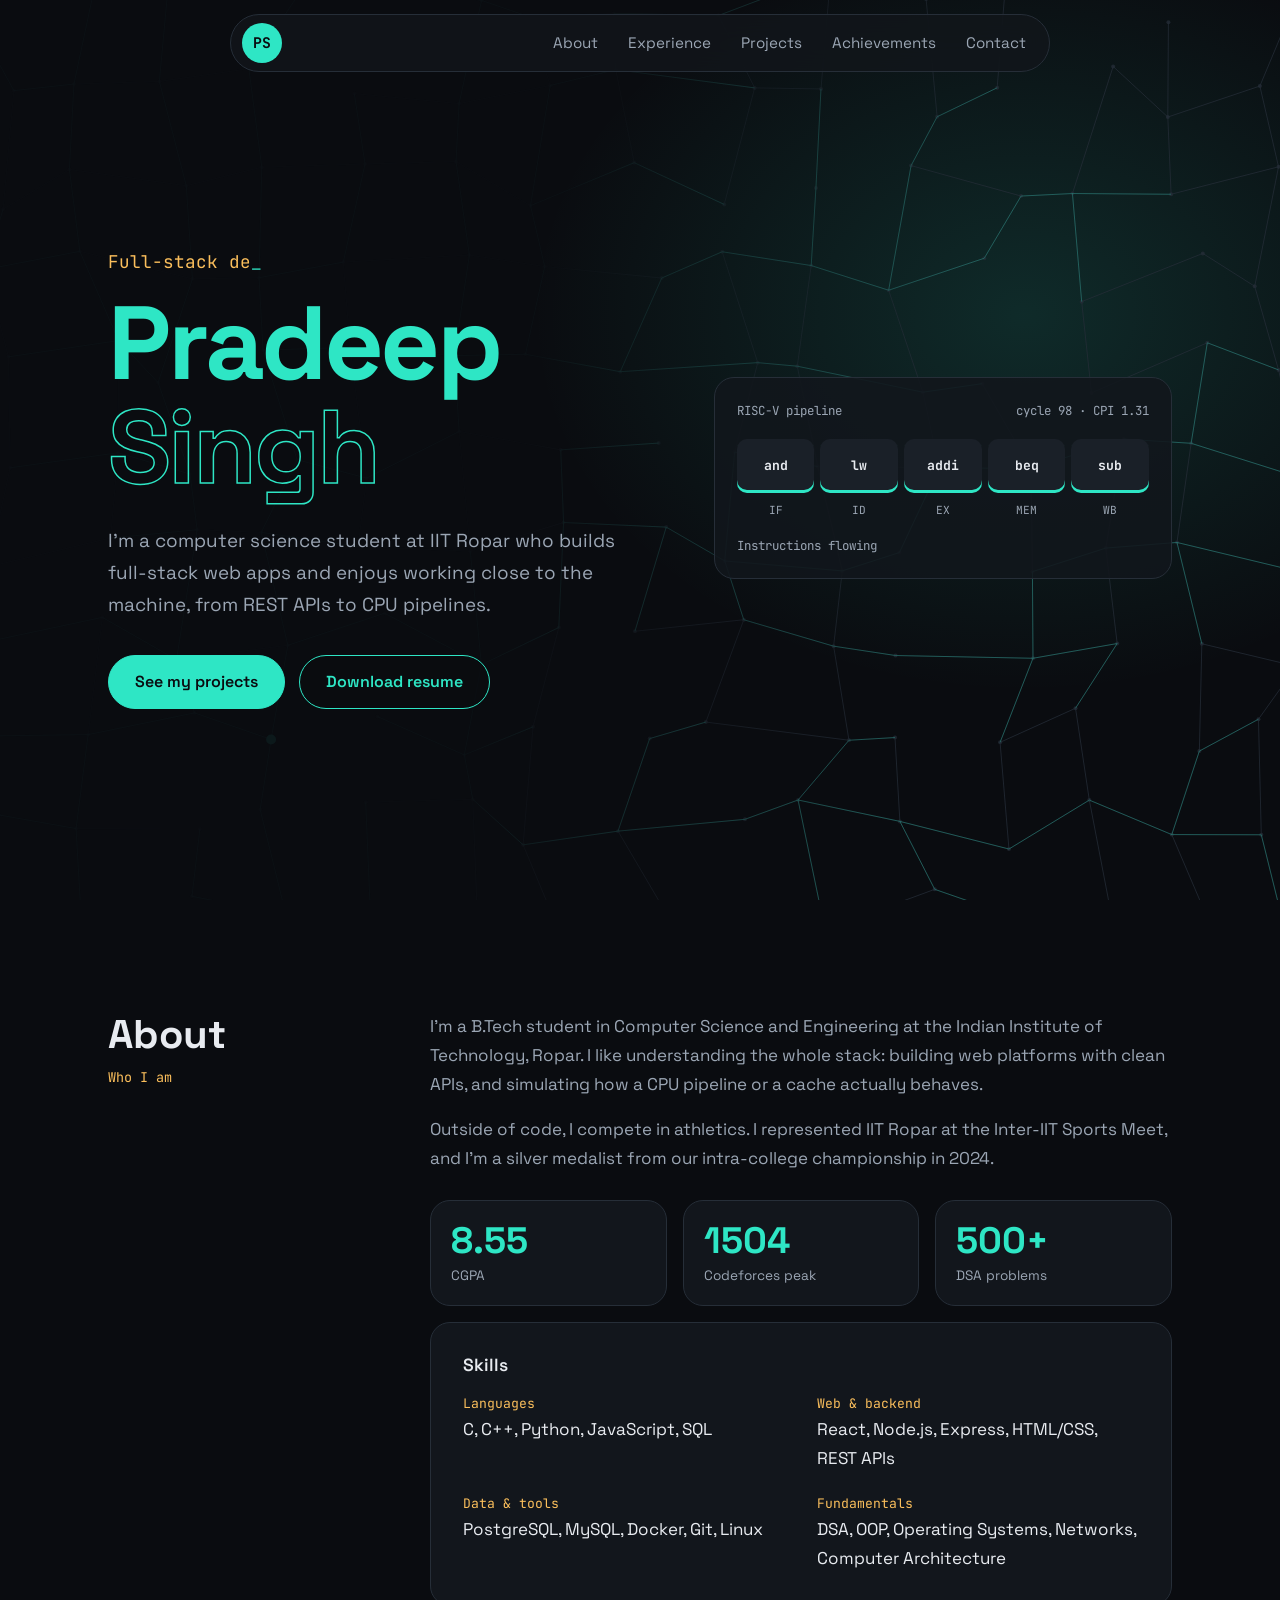
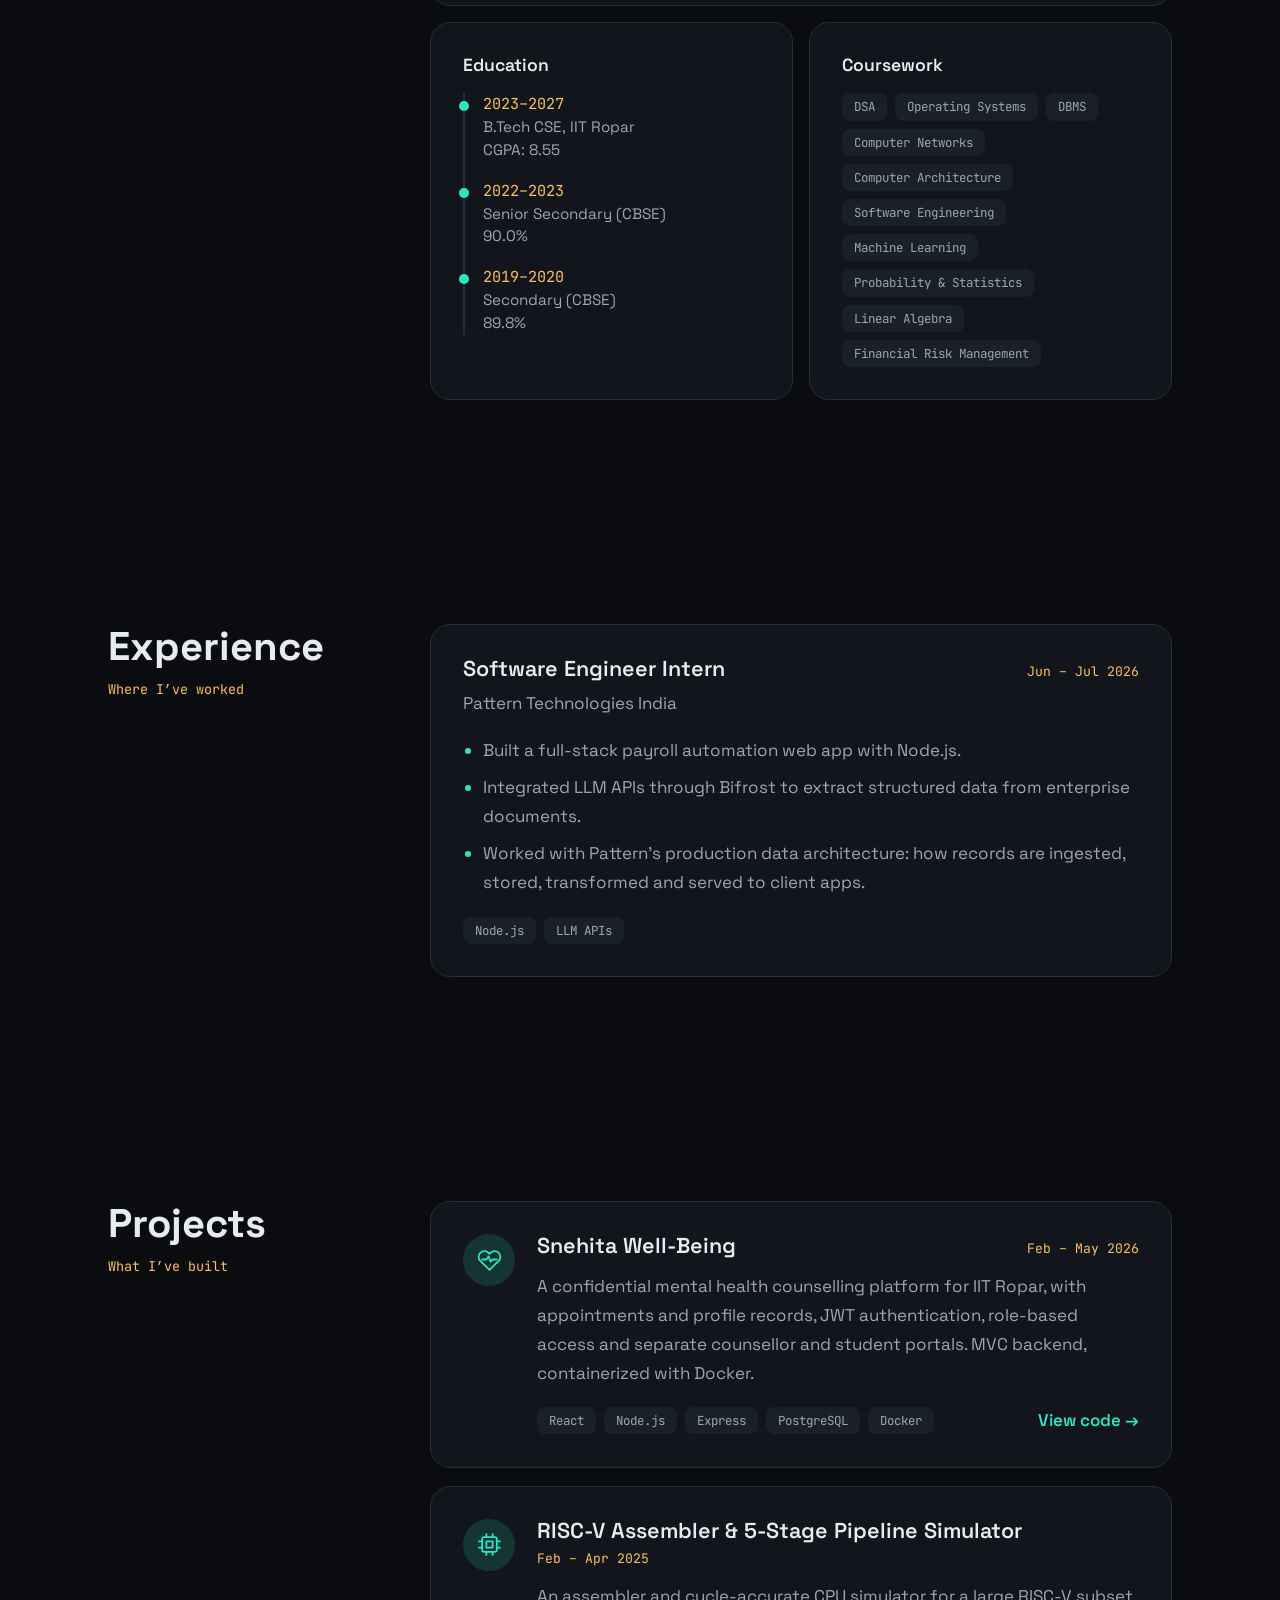
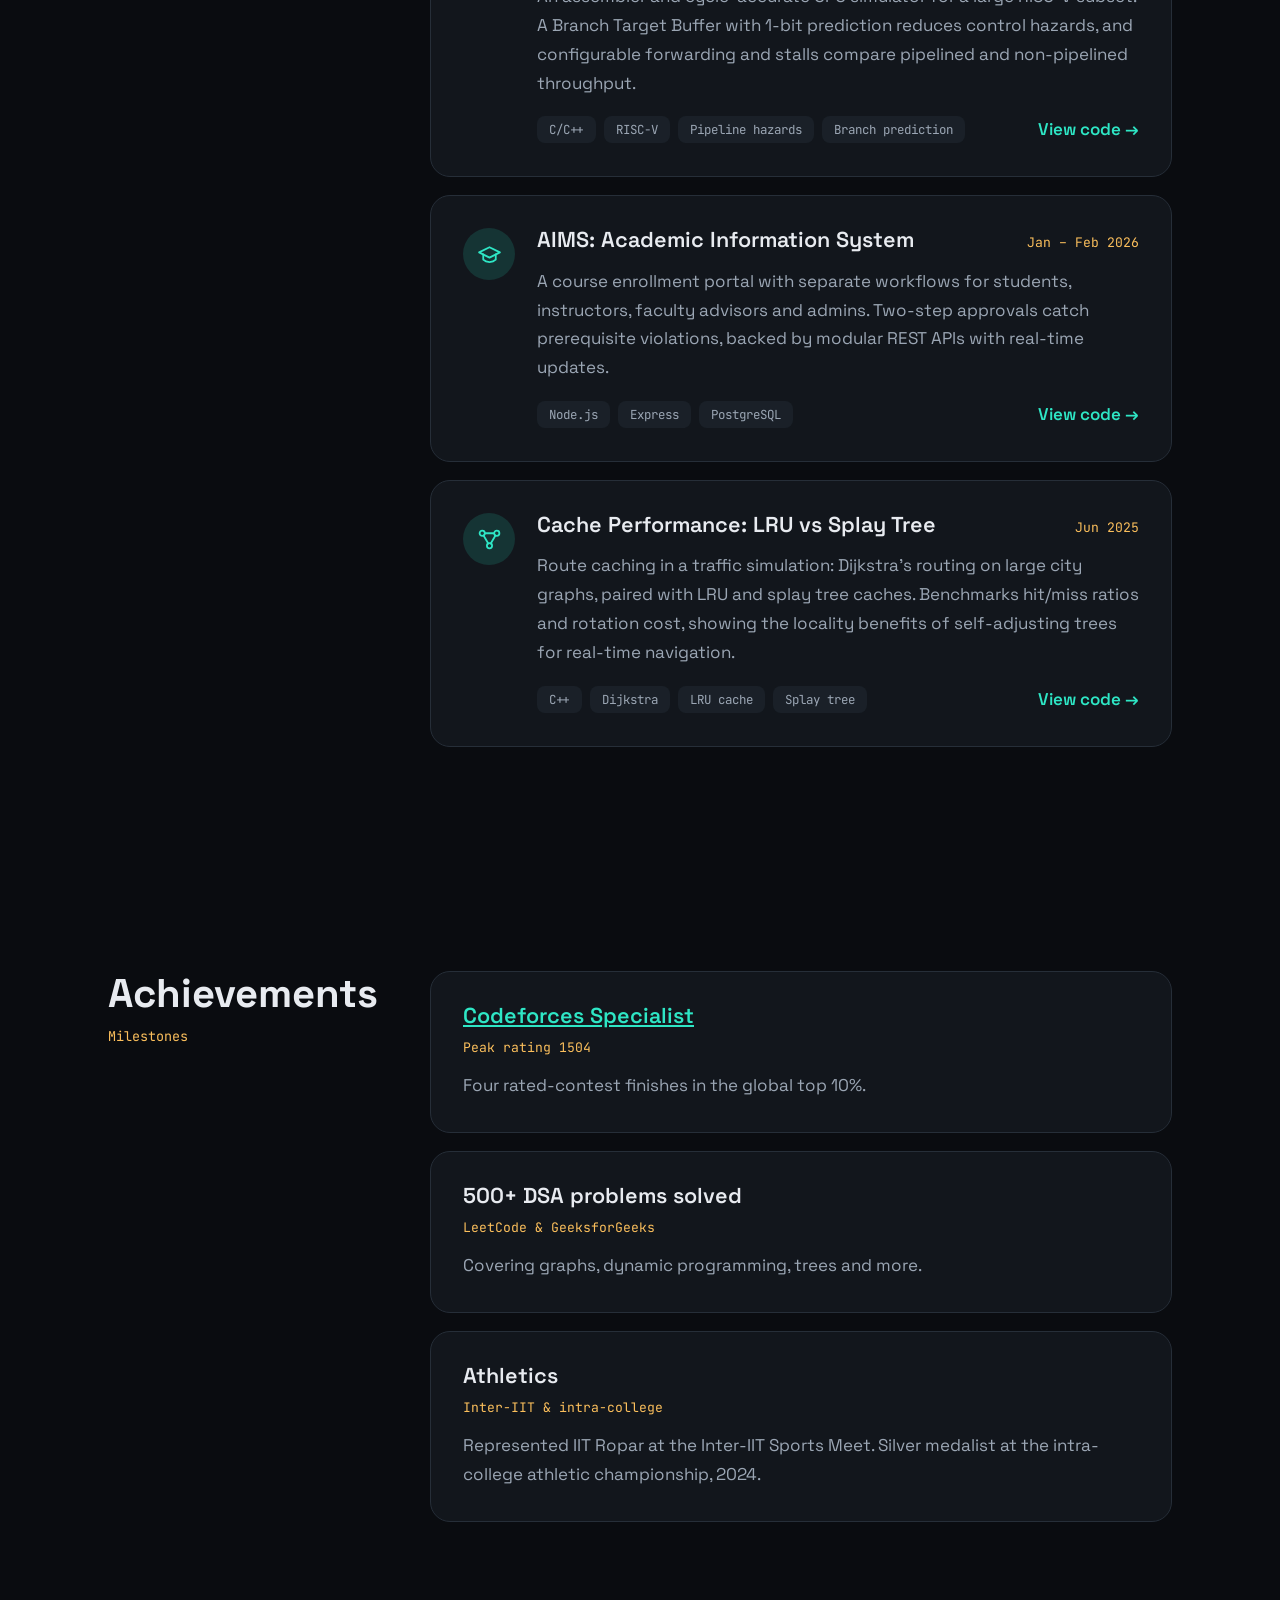
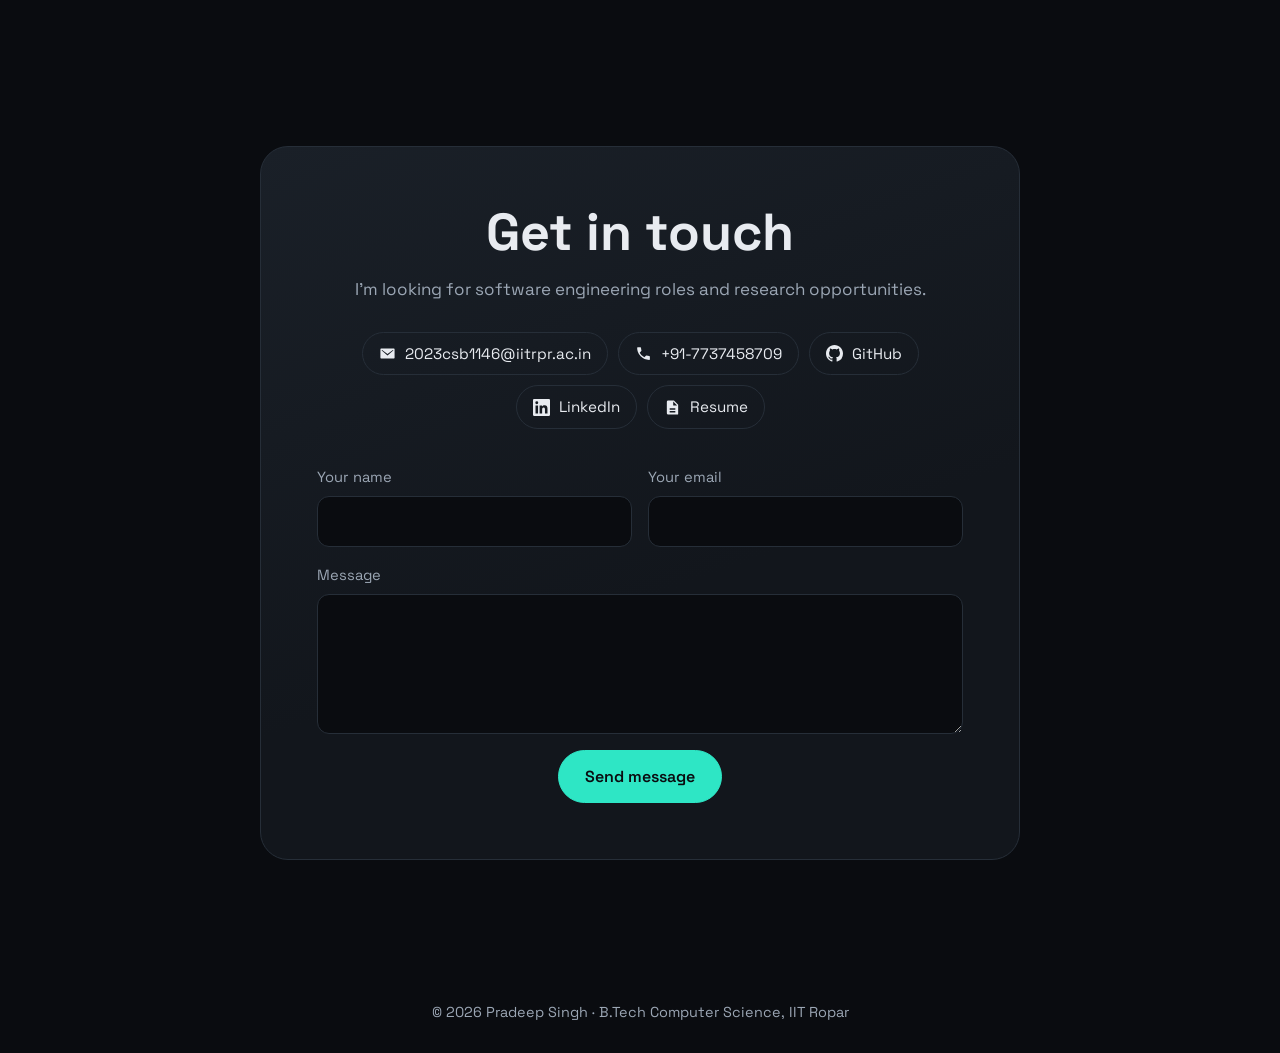
==== commit 15521dad: "Restore mint theme and correct sports achievements" ====
--- a/index.html
+++ b/index.html
@@ -5,8 +5,8 @@
   <meta name="viewport" content="width=device-width, initial-scale=1">
   <title>Pradeep Singh | Computer Science, IIT Ropar</title>
   <meta name="description" content="Pradeep Singh, B.Tech CSE student at IIT Ropar. Full-stack developer and systems enthusiast.">
-  <meta name="theme-color" content="#0e1020">
-  <link rel="icon" href="data:image/svg+xml,%3Csvg xmlns='http://www.w3.org/2000/svg' viewBox='0 0 32 32'%3E%3Ccircle cx='16' cy='16' r='16' fill='%23ffb454'/%3E%3Ctext x='16' y='21.5' font-family='monospace' font-weight='700' font-size='15' text-anchor='middle' fill='%230e1020'%3EPS%3C/text%3E%3C/svg%3E">
+  <meta name="theme-color" content="#0a0c10">
+  <link rel="icon" href="data:image/svg+xml,%3Csvg xmlns='http://www.w3.org/2000/svg' viewBox='0 0 32 32'%3E%3Ccircle cx='16' cy='16' r='16' fill='%232ee6c5'/%3E%3Ctext x='16' y='21.5' font-family='monospace' font-weight='700' font-size='15' text-anchor='middle' fill='%230a0c10'%3EPS%3C/text%3E%3C/svg%3E">
   <link rel="preconnect" href="https://fonts.googleapis.com">
   <link rel="preconnect" href="https://fonts.gstatic.com" crossorigin>
   <link rel="stylesheet" href="https://fonts.googleapis.com/css2?family=JetBrains+Mono:wght@400;700&family=Space+Grotesk:wght@400;500;600;700&display=swap">
@@ -91,7 +91,7 @@
               I’m a B.Tech student in Computer Science and Engineering at the Indian Institute of Technology, Ropar. I like understanding the whole stack: building web platforms with clean APIs, and simulating how a CPU pipeline or a cache actually behaves.
             </p>
             <p>
-              Outside of code, I compete in athletics. I’ve represented IIT Ropar at the Inter-IIT Sports Meet and won a silver medal at the intra-college championship in 2024.
+              Outside of code, I compete in athletics. I represented IIT Ropar at the Inter-IIT Sports Meet, and I’m a silver medalist from our intra-college championship in 2024.
             </p>
           </div>
 
@@ -261,9 +261,9 @@
             <p>Covering graphs, dynamic programming, trees and more.</p>
           </article>
           <article class="card">
-            <h3>Inter-IIT Sports Meet</h3>
-            <p class="meta">Athletics</p>
-            <p>Represented IIT Ropar, and won a silver medal at the intra-college athletic championship in 2024.</p>
+            <h3>Athletics</h3>
+            <p class="meta">Inter-IIT &amp; intra-college</p>
+            <p>Represented IIT Ropar at the Inter-IIT Sports Meet. Silver medalist at the intra-college athletic championship, 2024.</p>
           </article>
         </div>
       </div>
--- a/styles.css
+++ b/styles.css
@@ -1,14 +1,13 @@
 :root {
-  --bg: #0e1020;
-  --surface: #161a2e;
-  --surface-2: #20253d;
-  --text: #eeecf5;
-  --muted: #a6abc4;
-  --line: #2b3152;
-  --accent: #ffb454;
-  --accent-soft: rgba(255, 180, 84, .13);
-  --violet: #a99bff;
-  --violet-soft: rgba(169, 155, 255, .16);
+  --bg: #0a0c10;
+  --surface: #12161c;
+  --surface-2: #1a2028;
+  --text: #e8ebf0;
+  --muted: #9ba6b4;
+  --line: #262e38;
+  --accent: #2ee6c5;
+  --accent-soft: rgba(46, 230, 197, .14);
+  --label: #fbbf5c;
   --font: "Space Grotesk", "Segoe UI", system-ui, -apple-system, sans-serif;
   --mono: "JetBrains Mono", ui-monospace, Consolas, Menlo, monospace;
   color-scheme: dark;
@@ -40,12 +39,12 @@
   position: absolute; width: 1px; height: 1px; overflow: hidden;
   clip-path: inset(50%); white-space: nowrap;
 }
-.meta { font-family: var(--mono); font-size: .82rem; color: var(--violet); }
+.meta { font-family: var(--mono); font-size: .82rem; color: var(--label); }
 
 /* ── Scroll progress ── */
 .progress {
   position: fixed; inset: 0 0 auto; z-index: 11; height: 3px;
-  background: linear-gradient(90deg, var(--violet), var(--accent));
+  background: var(--accent);
   transform: scaleX(0); transform-origin: left;
 }
 
@@ -59,7 +58,7 @@
 /* Blur sits on a pseudo-element: on the bar itself it would trap the fixed mobile menu */
 .bar::before {
   content: ""; position: absolute; inset: 0; z-index: -1; border-radius: 999px;
-  background: rgba(22, 26, 46, .78);
+  background: rgba(18, 22, 28, .78);
   backdrop-filter: blur(14px);
   border: 1px solid var(--line);
 }
@@ -100,14 +99,14 @@
   min-height: 100vh;
   min-height: 100svh;
   padding-block: 112px 56px;
-  background: radial-gradient(ellipse 55% 60% at 80% 35%, var(--violet-soft), transparent 70%);
+  background: radial-gradient(ellipse 55% 60% at 80% 35%, var(--accent-soft), transparent 70%);
 }
 .route-map {
   position: absolute; inset: 0; width: 100%; height: 100%;
   mask-image: linear-gradient(100deg, rgba(0, 0, 0, .06) 42%, #000 72%); /* keeps the route off the intro text */
 }
 .hero-grid { position: relative; display: grid; grid-template-columns: 1.2fr 1fr; gap: 56px; align-items: center; }
-.role { font-family: var(--mono); font-size: clamp(.95rem, 2.5vw, 1.1rem); color: var(--violet); min-height: 1.7em; }
+.role { font-family: var(--mono); font-size: clamp(.95rem, 2.5vw, 1.1rem); color: var(--label); min-height: 1.7em; }
 .typed::after { content: "_"; color: var(--accent); animation: blink 1s steps(2) infinite; }
 @keyframes blink { 50% { opacity: 0; } }
 h1 { font-size: clamp(3.25rem, 11vw, 6.5rem); line-height: 1; letter-spacing: -.03em; margin: 14px 0 26px; }
@@ -123,13 +122,13 @@
 .btn:hover { translate: 0 -2px; }
 .btn.primary { background: var(--accent); color: var(--bg); }
 .btn.primary:hover { box-shadow: 0 10px 28px -10px var(--accent); }
-.btn.ghost { background: rgba(14, 16, 32, .6); color: var(--accent); }
+.btn.ghost { background: rgba(10, 12, 16, .6); color: var(--accent); }
 .btn.ghost:hover { background: var(--accent); color: var(--bg); }
 
 /* ── Pipeline widget ── */
 .pipeline {
   padding: 22px; border: 1px solid var(--line); border-radius: 20px;
-  background: rgba(22, 26, 46, .88); font-family: var(--mono);
+  background: rgba(18, 22, 28, .88); font-family: var(--mono);
 }
 .pipeline-head { display: flex; justify-content: space-between; gap: 12px; font-size: .78rem; color: var(--muted); }
 .stages { display: grid; grid-template-columns: repeat(5, 1fr); gap: 6px; margin: 18px 0 14px; }
@@ -139,7 +138,7 @@
   background: var(--surface-2); color: var(--text); font-size: .82rem; font-weight: 700;
 }
 .slot.pop { animation: pop .35s ease; }
-.slot.bubble { background: transparent; border: 1px dashed var(--violet); color: var(--violet); }
+.slot.bubble { background: transparent; border: 1px dashed var(--label); color: var(--label); }
 .stage.lit .slot { box-shadow: inset 0 -3px 0 var(--accent); }
 @keyframes pop { from { transform: translateX(-14px); opacity: .2; } }
 .pipeline-status { min-height: 1.7em; font-size: .78rem; color: var(--accent); }
@@ -159,7 +158,7 @@
 .split { display: grid; grid-template-columns: 250px minmax(0, 1fr); gap: clamp(32px, 6vw, 72px); align-items: start; }
 .section-title { position: sticky; top: 104px; }
 .section-title h2 { font-size: clamp(2rem, 4vw, 2.5rem); }
-.section-title p { margin-top: 8px; font-family: var(--mono); font-size: .84rem; color: var(--violet); }
+.section-title p { margin-top: 8px; font-family: var(--mono); font-size: .84rem; color: var(--label); }
 @media (max-width: 860px) {
   .split { grid-template-columns: minmax(0, 1fr); }
   .section-title { position: static; }
@@ -181,10 +180,9 @@
 .card:hover::before { opacity: 1; }
 .card > * { position: relative; }
 .card p { color: var(--muted); }
-.card .meta { color: var(--violet); }
-.card-grid { display: grid; grid-template-columns: repeat(3, minmax(0, 1fr)); gap: 18px; }
+.card .meta { color: var(--label); }
+.card-grid { display: grid; grid-template-columns: minmax(0, 1fr); gap: 18px; }
 .card-grid .meta { margin: 8px 0 12px; }
-@media (max-width: 1040px) { .card-grid { grid-template-columns: minmax(0, 1fr); } }
 
 .chips { display: flex; flex-wrap: wrap; gap: 8px; padding: 0; list-style: none; }
 .chips li {
@@ -204,7 +202,7 @@
 .stat { padding: 18px 20px; }
 .stat p { font-size: .85rem; }
 .details { display: grid; grid-template-columns: repeat(2, minmax(0, 1fr)); gap: 20px 32px; }
-.details dt { font-family: var(--mono); font-size: .82rem; color: var(--violet); }
+.details dt { font-family: var(--mono); font-size: .82rem; color: var(--label); }
 .timeline { display: grid; gap: 18px; padding: 0 0 0 18px; list-style: none; border-left: 2px solid var(--line); }
 .timeline li { position: relative; }
 .timeline li::before {
@@ -212,7 +210,7 @@
   border-radius: 50%; background: var(--accent);
 }
 .timeline p { font-size: .95rem; line-height: 1.5; }
-.timeline .meta { color: var(--violet); }
+.timeline .meta { color: var(--label); }
 @media (max-width: 720px) {
   .bento > *, .bento > .wide { grid-column: span 6; }
   .bento > .stat { grid-column: span 2; padding: 14px 12px; }
